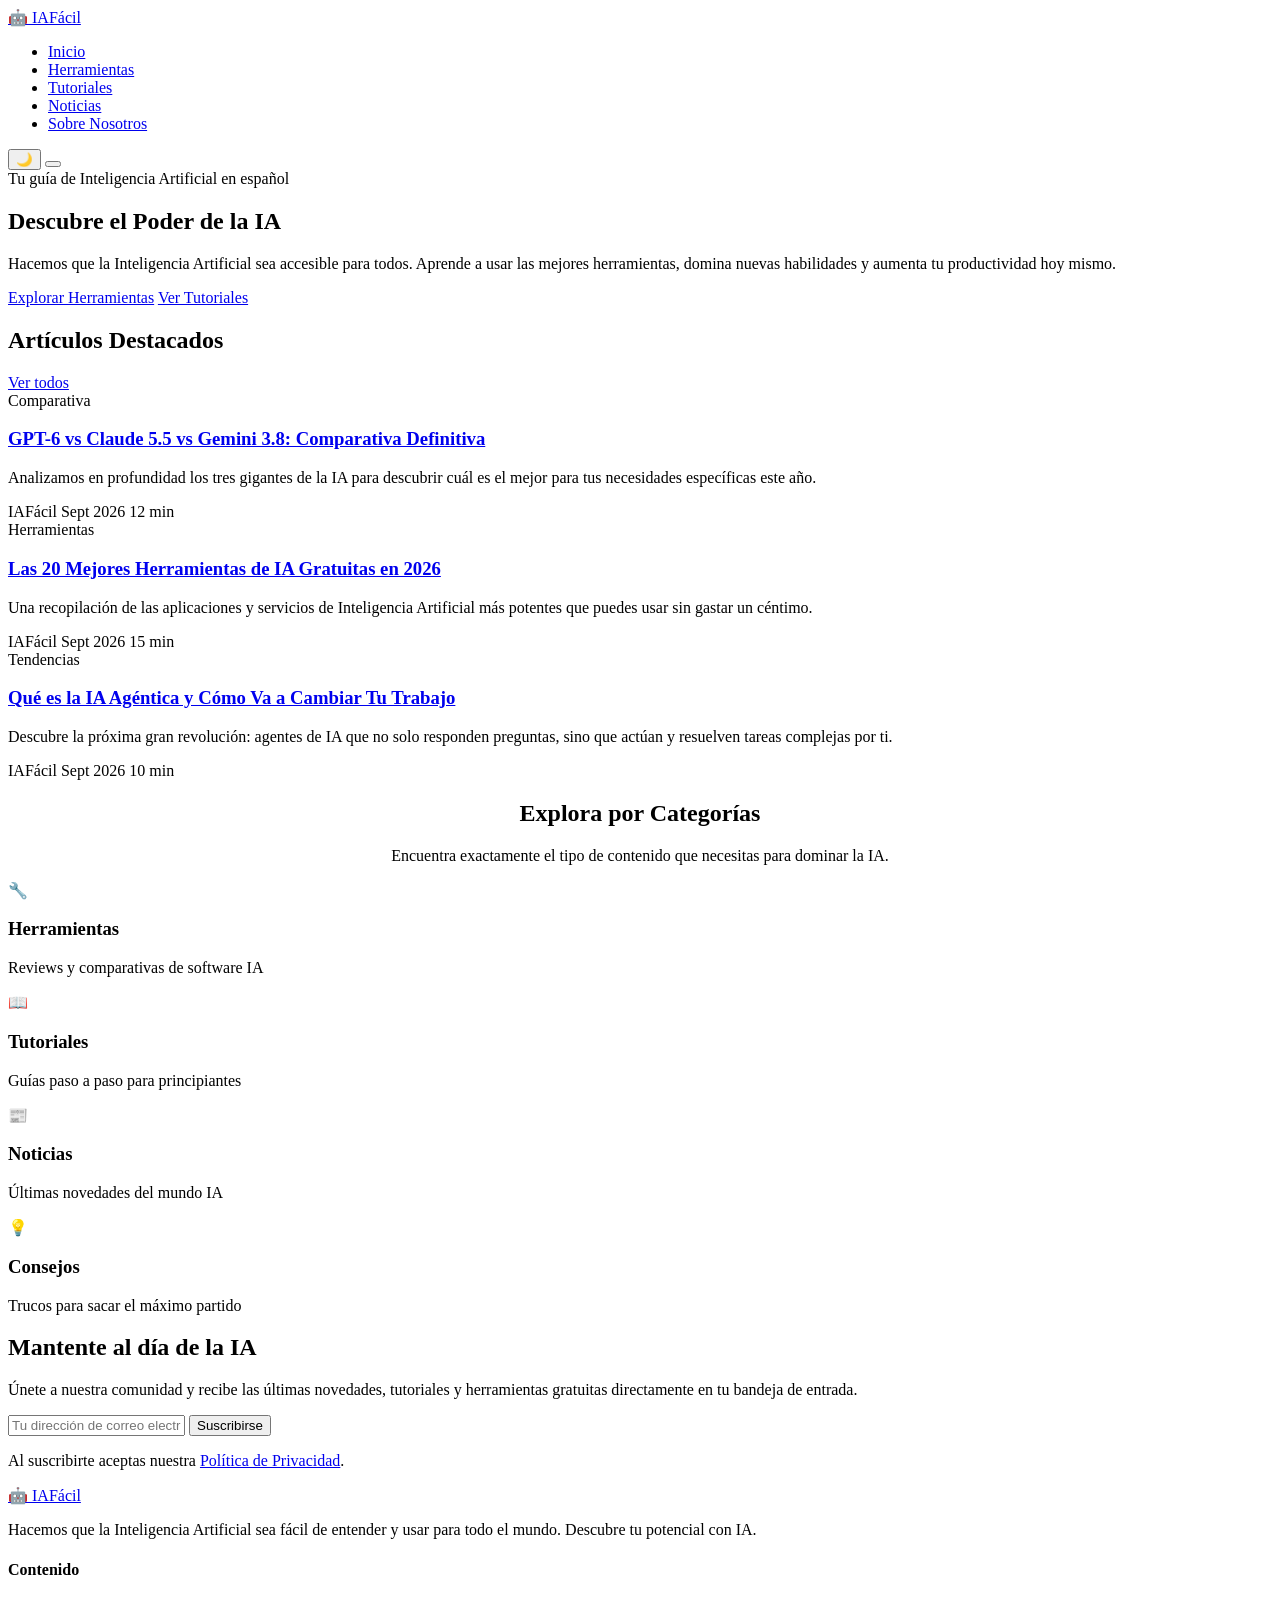
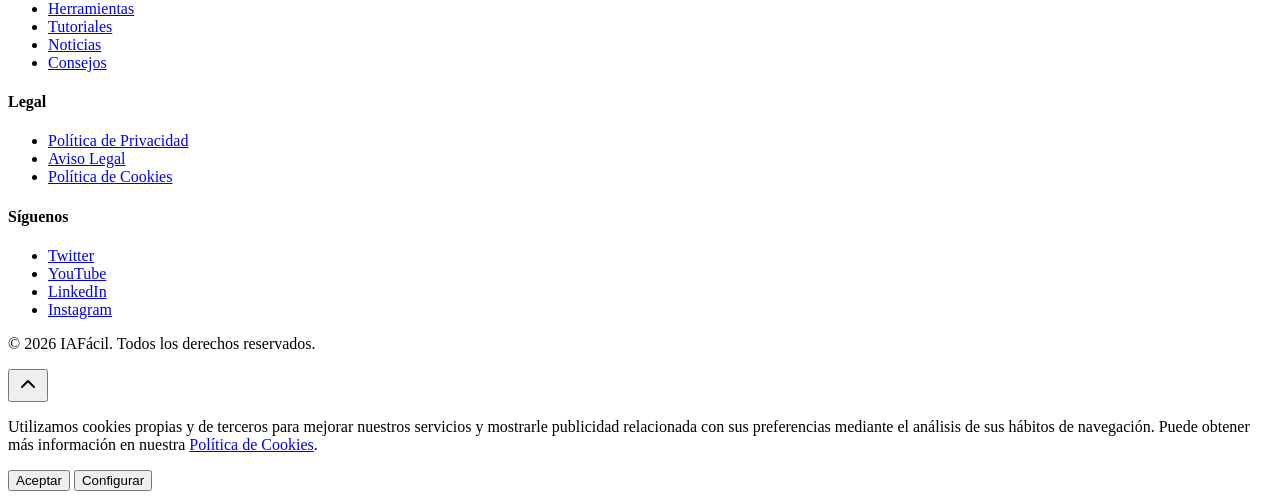
==== index.html @ 7bc38a1a "Add files via upload" ====
<!DOCTYPE html>
<html lang="es-ES">
<head>
  <meta charset="UTF-8">
  <meta name="viewport" content="width=device-width, initial-scale=1.0">
  <title>IAFácil - Inteligencia Artificial explicada de forma sencilla</title>
  <meta name="description" content="Tu guía de Inteligencia Artificial en español. Descubre el poder de la IA con tutoriales, comparativas, noticias y herramientas explicadas de forma sencilla.">
  <meta name="robots" content="index, follow">
  <link rel="canonical" href="https://iafacil.com/">
  
  <!-- Open Graph / Facebook -->
  <meta property="og:type" content="website">
  <meta property="og:url" content="https://iafacil.com/">
  <meta property="og:title" content="IAFácil - Inteligencia Artificial explicada de forma sencilla">
  <meta property="og:description" content="Tu guía de Inteligencia Artificial en español. Descubre el poder de la IA con tutoriales, comparativas, noticias y herramientas explicadas de forma sencilla.">
  
  <!-- Twitter -->
  <meta property="twitter:card" content="summary_large_image">
  <meta property="twitter:url" content="https://iafacil.com/">
  <meta property="twitter:title" content="IAFácil - Inteligencia Artificial explicada de forma sencilla">
  <meta property="twitter:description" content="Tu guía de Inteligencia Artificial en español. Descubre el poder de la IA con tutoriales, comparativas, noticias y herramientas explicadas de forma sencilla.">
  
  <!-- Fonts -->
  <link rel="preconnect" href="https://fonts.googleapis.com">
  <link rel="preconnect" href="https://fonts.gstatic.com" crossorigin>
  <link href="https://fonts.googleapis.com/css2?family=Inter:wght@300;400;500;600;700&display=swap" rel="stylesheet">
  
  <!-- CSS -->
  <link rel="stylesheet" href="css/style.css">
  
  <!-- Structured Data JSON-LD -->
  <script type="application/ld+json">
  {
    "@context": "https://schema.org",
    "@graph": [
      {
        "@type": "WebSite",
        "@id": "https://iafacil.com/#website",
        "url": "https://iafacil.com/",
        "name": "IAFácil",
        "description": "Inteligencia Artificial explicada de forma sencilla",
        "inLanguage": "es-ES"
      },
      {
        "@type": "Organization",
        "@id": "https://iafacil.com/#organization",
        "name": "IAFácil",
        "url": "https://iafacil.com/",
        "logo": {
          "@type": "ImageObject",
          "url": "https://iafacil.com/logo.png"
        }
      }
    ]
  }
  </script>
</head>
<body>
  <!-- Reading progress -->
  <div class="reading-progress"><div id="reading-progress"></div></div>

  <!-- Header -->
  <header class="site-header">
    <div class="header-inner container">
      <a href="index.html" class="site-logo">🤖 <span>IAFácil</span></a>
      <nav id="nav-menu" class="nav-menu">
        <ul>
          <li><a href="index.html" class="active">Inicio</a></li>
          <li><a href="#">Herramientas</a></li>
          <li><a href="#">Tutoriales</a></li>
          <li><a href="#">Noticias</a></li>
          <li><a href="#">Sobre Nosotros</a></li>
        </ul>
      </nav>
      <div class="header-actions">
        <button id="theme-toggle" aria-label="Cambiar tema">🌙</button>
        <button id="menu-toggle" class="menu-toggle" aria-label="Menú" aria-expanded="false">
          <span></span><span></span><span></span>
        </button>
      </div>
    </div>
  </header>

  <main>
    <!-- Hero Section -->
    <section class="hero animate-on-scroll">
      <div class="hero-content container">
        <span class="hero-tagline">Tu guía de Inteligencia Artificial en español</span>
        <h1>Descubre el Poder de la IA</h1>
        <p>Hacemos que la Inteligencia Artificial sea accesible para todos. Aprende a usar las mejores herramientas, domina nuevas habilidades y aumenta tu productividad hoy mismo.</p>
        <div class="hero-buttons">
          <a href="#" class="btn btn-primary">Explorar Herramientas</a>
          <a href="#" class="btn btn-secondary">Ver Tutoriales</a>
        </div>
      </div>
    </section>

    <!-- Ad Slot -->
    <div class="ad-container container">
      <!-- ADSENSE AD SLOT -->
    </div>

    <!-- Featured Articles Section -->
    <section class="featured-articles animate-on-scroll">
      <div class="container">
        <div class="section-header">
          <h2>Artículos Destacados</h2>
          <a href="#" class="view-all">Ver todos</a>
        </div>
        <div class="articles-grid">
          
          <article class="article-card">
            <div class="card-image-wrapper">
              <span class="category-badge">Comparativa</span>
              <div class="card-image-placeholder"></div>
            </div>
            <div class="card-body">
              <h3><a href="articles/gpt6-vs-claude-vs-gemini.html">GPT-6 vs Claude 5.5 vs Gemini 3.8: Comparativa Definitiva</a></h3>
              <p class="card-excerpt">Analizamos en profundidad los tres gigantes de la IA para descubrir cuál es el mejor para tus necesidades específicas este año.</p>
              <div class="card-meta">
                <span class="card-author">IAFácil</span>
                <span class="card-date">Sept 2026</span>
                <span class="card-readtime">12 min</span>
              </div>
            </div>
          </article>

          <article class="article-card">
            <div class="card-image-wrapper">
              <span class="category-badge">Herramientas</span>
              <div class="card-image-placeholder"></div>
            </div>
            <div class="card-body">
              <h3><a href="articles/mejores-herramientas-ia-gratis.html">Las 20 Mejores Herramientas de IA Gratuitas en 2026</a></h3>
              <p class="card-excerpt">Una recopilación de las aplicaciones y servicios de Inteligencia Artificial más potentes que puedes usar sin gastar un céntimo.</p>
              <div class="card-meta">
                <span class="card-author">IAFácil</span>
                <span class="card-date">Sept 2026</span>
                <span class="card-readtime">15 min</span>
              </div>
            </div>
          </article>

          <article class="article-card">
            <div class="card-image-wrapper">
              <span class="category-badge">Tendencias</span>
              <div class="card-image-placeholder"></div>
            </div>
            <div class="card-body">
              <h3><a href="articles/que-es-ia-agentica.html">Qué es la IA Agéntica y Cómo Va a Cambiar Tu Trabajo</a></h3>
              <p class="card-excerpt">Descubre la próxima gran revolución: agentes de IA que no solo responden preguntas, sino que actúan y resuelven tareas complejas por ti.</p>
              <div class="card-meta">
                <span class="card-author">IAFácil</span>
                <span class="card-date">Sept 2026</span>
                <span class="card-readtime">10 min</span>
              </div>
            </div>
          </article>

        </div>
      </div>
    </section>

    <!-- Categories Section -->
    <section class="categories-section animate-on-scroll">
      <div class="container">
        <div class="section-header" style="text-align: center;">
          <h2>Explora por Categorías</h2>
          <p>Encuentra exactamente el tipo de contenido que necesitas para dominar la IA.</p>
        </div>
        <div class="categories-grid">
          
          <div class="category-box">
            <div class="category-icon">🔧</div>
            <h3>Herramientas</h3>
            <p>Reviews y comparativas de software IA</p>
          </div>

          <div class="category-box">
            <div class="category-icon">📖</div>
            <h3>Tutoriales</h3>
            <p>Guías paso a paso para principiantes</p>
          </div>

          <div class="category-box">
            <div class="category-icon">📰</div>
            <h3>Noticias</h3>
            <p>Últimas novedades del mundo IA</p>
          </div>

          <div class="category-box">
            <div class="category-icon">💡</div>
            <h3>Consejos</h3>
            <p>Trucos para sacar el máximo partido</p>
          </div>

        </div>
      </div>
    </section>

    <!-- Ad Slot -->
    <div class="ad-container container">
      <!-- ADSENSE AD SLOT -->
    </div>

    <!-- Newsletter Section -->
    <section class="newsletter-section animate-on-scroll">
      <div class="newsletter-container container">
        <h2>Mantente al día de la IA</h2>
        <p>Únete a nuestra comunidad y recibe las últimas novedades, tutoriales y herramientas gratuitas directamente en tu bandeja de entrada.</p>
        <form id="newsletter-form" class="newsletter-form">
          <input type="email" placeholder="Tu dirección de correo electrónico" required>
          <button type="submit" class="btn btn-primary">Suscribirse</button>
        </form>
        <p class="form-disclaimer">Al suscribirte aceptas nuestra <a href="privacidad.html">Política de Privacidad</a>.</p>
      </div>
    </section>

  </main>

  <!-- Footer -->
  <footer class="site-footer">
    <div class="footer-grid container">
      <div class="footer-col">
        <a href="index.html" class="site-logo">🤖 <span>IAFácil</span></a>
        <p>Hacemos que la Inteligencia Artificial sea fácil de entender y usar para todo el mundo. Descubre tu potencial con IA.</p>
      </div>
      <div class="footer-col">
        <h4>Contenido</h4>
        <ul class="footer-links">
          <li><a href="#">Herramientas</a></li>
          <li><a href="#">Tutoriales</a></li>
          <li><a href="#">Noticias</a></li>
          <li><a href="#">Consejos</a></li>
        </ul>
      </div>
      <div class="footer-col">
        <h4>Legal</h4>
        <ul class="footer-links">
          <li><a href="privacidad.html">Política de Privacidad</a></li>
          <li><a href="aviso-legal.html">Aviso Legal</a></li>
          <li><a href="cookies.html">Política de Cookies</a></li>
        </ul>
      </div>
      <div class="footer-col">
        <h4>Síguenos</h4>
        <ul class="footer-links social-links">
          <li><a href="#">Twitter</a></li>
          <li><a href="#">YouTube</a></li>
          <li><a href="#">LinkedIn</a></li>
          <li><a href="#">Instagram</a></li>
        </ul>
      </div>
    </div>
    <div class="footer-bottom container">
      <p>&copy; 2026 IAFácil. Todos los derechos reservados.</p>
    </div>
  </footer>

  <!-- Back to Top -->
  <button id="back-to-top" class="back-to-top" aria-label="Volver arriba">
    <svg xmlns="http://www.w3.org/2000/svg" width="24" height="24" viewBox="0 0 24 24" fill="none" stroke="currentColor" stroke-width="2" stroke-linecap="round" stroke-linejoin="round"><path d="m18 15-6-6-6 6"/></svg>
  </button>

  <!-- Cookie Banner -->
  <div id="cookie-banner" class="cookie-banner">
    <div class="cookie-content">
      <p>Utilizamos cookies propias y de terceros para mejorar nuestros servicios y mostrarle publicidad relacionada con sus preferencias mediante el análisis de sus hábitos de navegación. Puede obtener más información en nuestra <a href="cookies.html">Política de Cookies</a>.</p>
    </div>
    <div class="cookie-actions">
      <button id="accept-cookies" class="btn btn-primary btn-sm">Aceptar</button>
      <button id="configure-cookies" class="btn btn-secondary btn-sm">Configurar</button>
    </div>
  </div>

  <!-- Scripts -->
  <script src="js/main.js"></script>
</body>
</html>
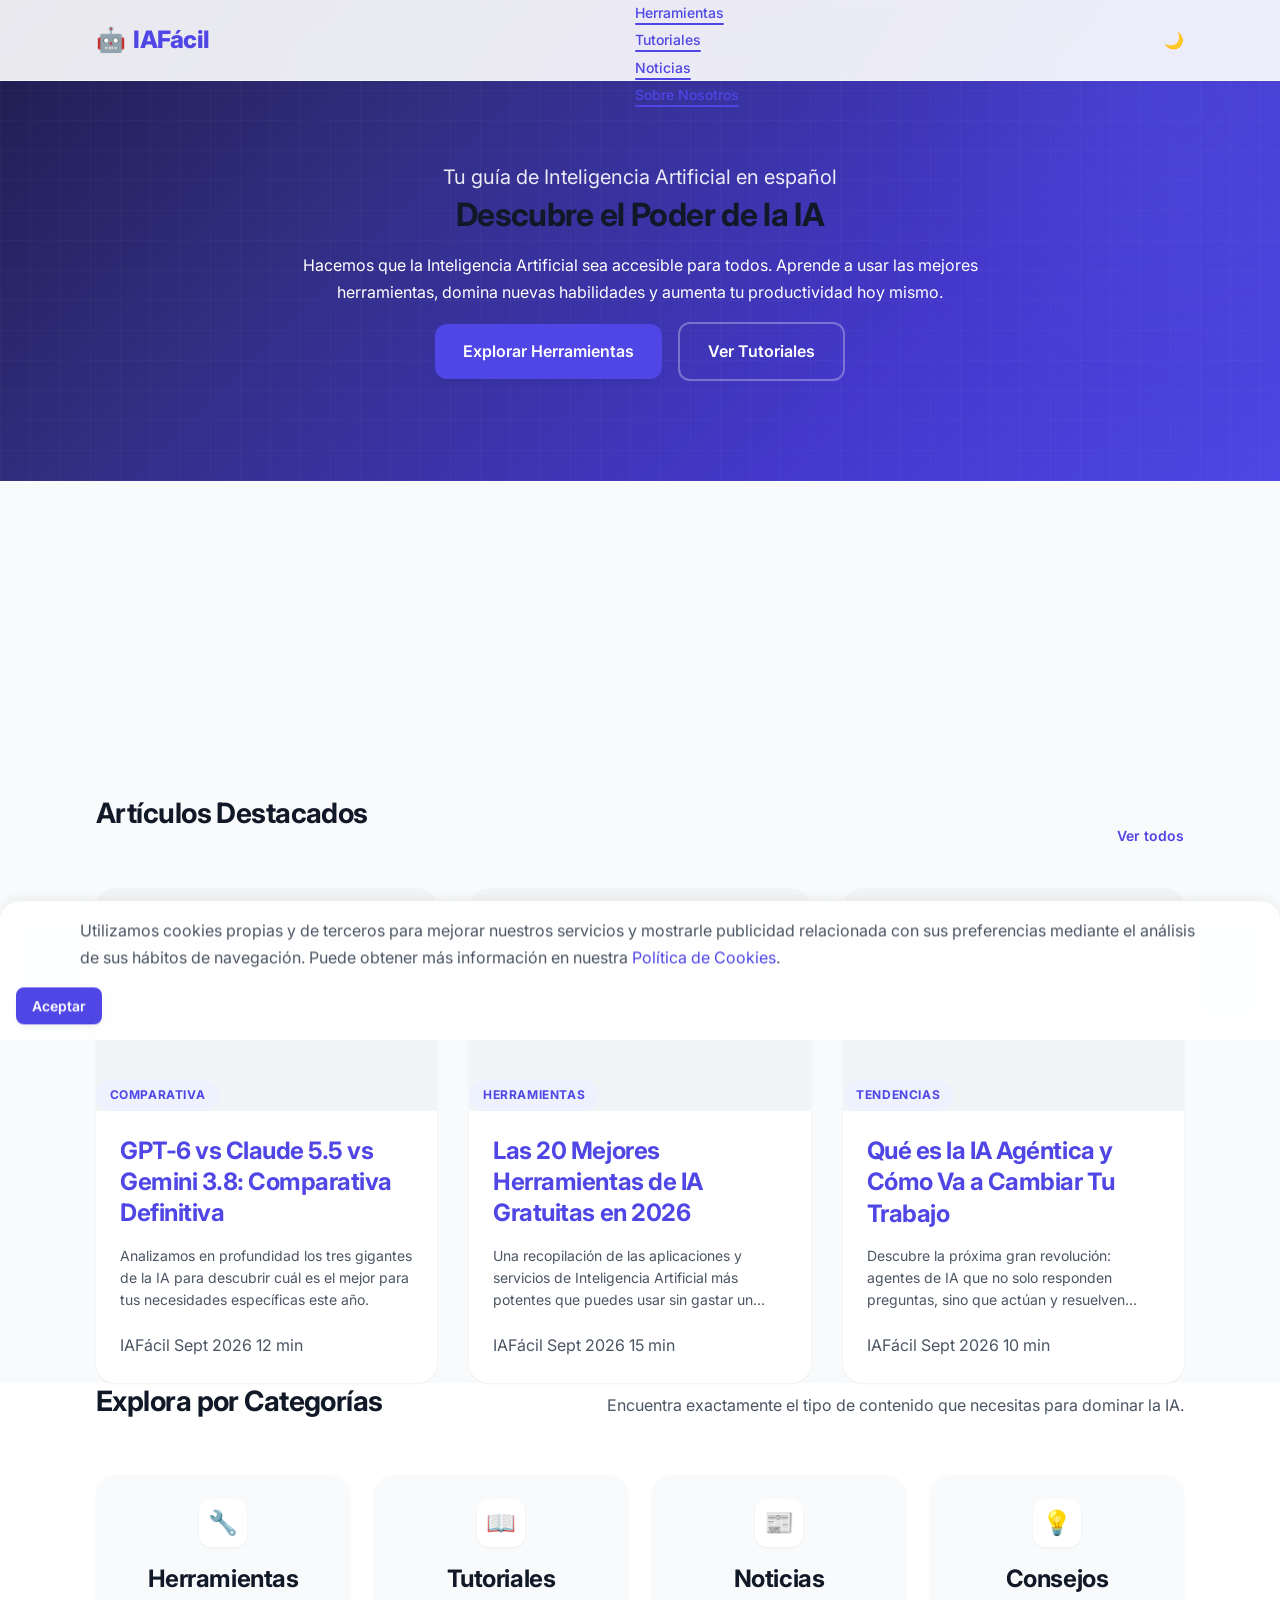
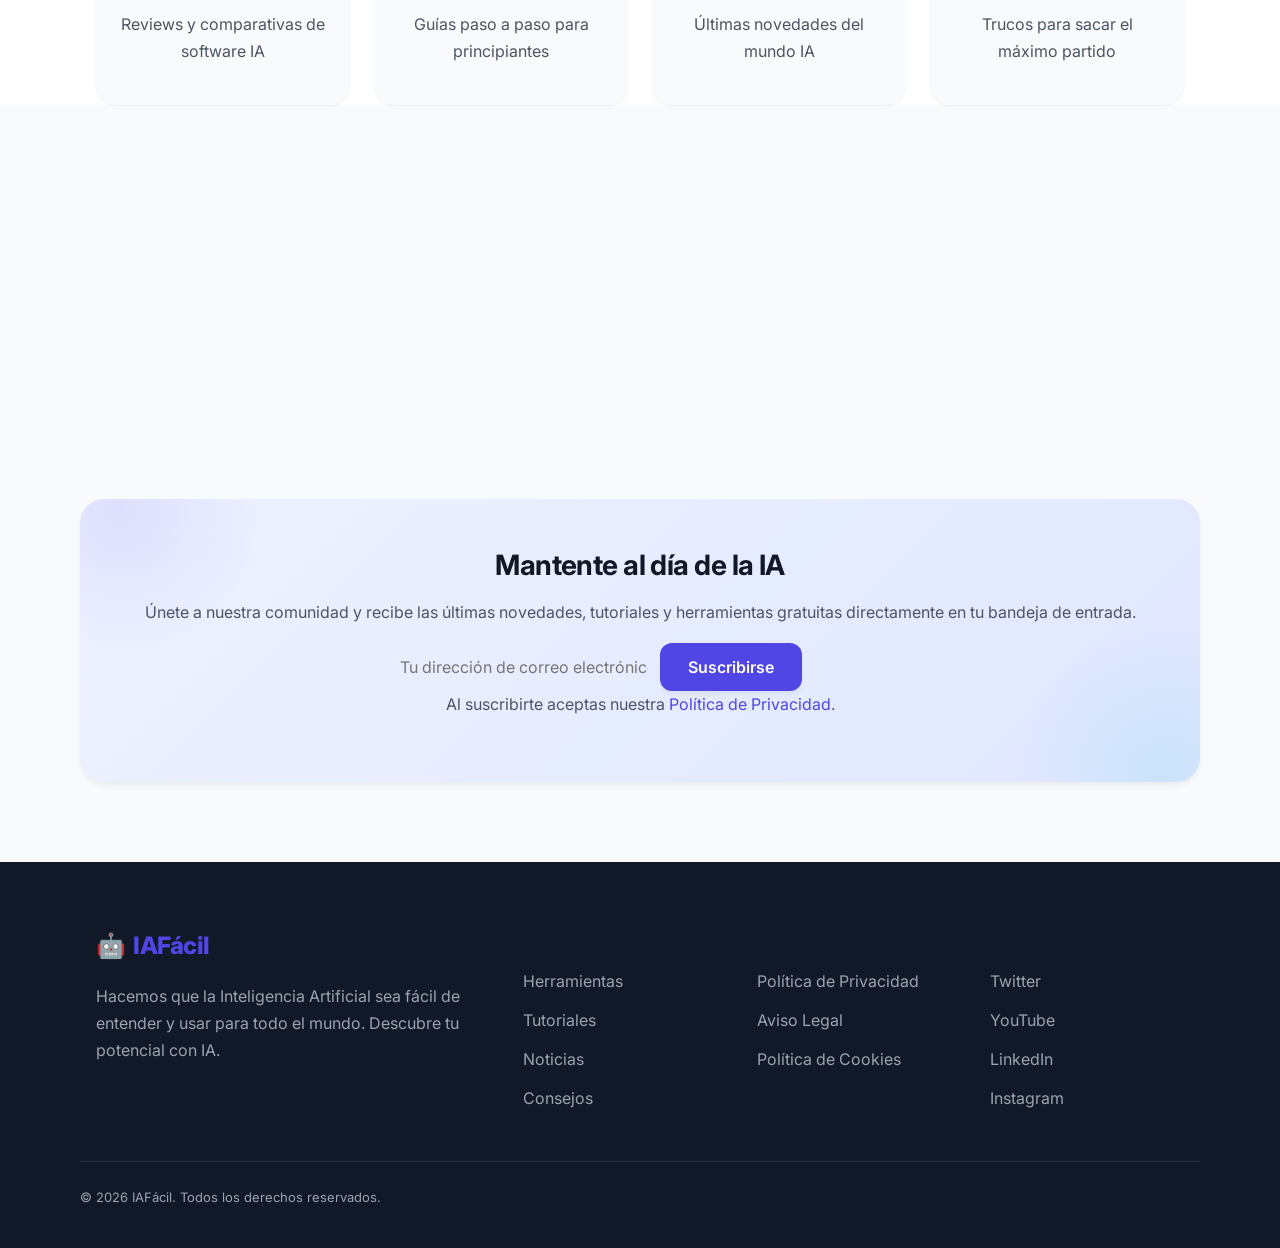
==== commit 23335bed: "Añadir codigo de verificacion de Google AdSense en todas las paginas" ====
--- a/index.html
+++ b/index.html
@@ -1,4 +1,4 @@
-<!DOCTYPE html>
+﻿<!DOCTYPE html>
 <html lang="es-ES">
 <head>
   <meta charset="UTF-8">
@@ -54,6 +54,9 @@
     ]
   }
   </script>
+    <!-- Google AdSense -->
+    <script async src="https://pagead2.googlesyndication.com/pagead/js/adsbygoogle.js?client=ca-pub-9415484788744640"
+         crossorigin="anonymous"></script>
 </head>
 <body>
   <!-- Reading progress -->
@@ -277,3 +280,4 @@
   <script src="js/main.js"></script>
 </body>
 </html>
+
--- a/css/style.css
+++ b/css/style.css
@@ -0,0 +1,1464 @@
+/* ==========================================================================
+   IAFácil - World-Class Modern Tech Blog Stylesheet
+   ========================================================================== */
+
+/* --- Fonts --- */
+@import url('https://fonts.googleapis.com/css2?family=Inter:wght@400;500;600;700;800&display=swap');
+
+/* --- CSS Variables --- */
+:root {
+    /* Colors - Brand Palette */
+    --primary: #4F46E5;
+    --primary-light: #818CF8;
+    --primary-dark: #3730A3;
+    --primary-bg: #EEF2FF;
+    --accent: #06B6D4;
+    --accent-light: #67E8F9;
+    --accent-dark: #0891B2;
+    
+    /* Colors - Surface & Background */
+    --surface: #FFFFFF;
+    --surface-elevated: #FFFFFF;
+    --surface-hover: #F9FAFB;
+    --background: #F9FAFB;
+    
+    /* Colors - Text */
+    --text-primary: #111827;
+    --text-secondary: #4B5563;
+    --text-muted: #9CA3AF;
+    --text-inverse: #FFFFFF;
+    
+    /* Colors - Borders */
+    --border: #E5E7EB;
+    --border-light: #F3F4F6;
+    
+    /* Colors - Semantic */
+    --success: #10B981;
+    --warning: #F59E0B;
+    --danger: #EF4444;
+    --info: #3B82F6;
+    
+    /* Gradients */
+    --gradient-hero: linear-gradient(135deg, #1E1B4B 0%, #312E81 30%, #4338CA 70%, #4F46E5 100%);
+    --gradient-primary: linear-gradient(135deg, #4F46E5 0%, #3730A3 100%);
+    --gradient-newsletter: linear-gradient(135deg, #EEF2FF 0%, #E0E7FF 100%);
+    
+    /* Shadows - Soft & Modern */
+    --shadow-soft: 0 1px 3px rgba(0,0,0,0.04), 0 1px 2px rgba(0,0,0,0.02);
+    --shadow-medium: 0 4px 6px -1px rgba(0,0,0,0.05), 0 2px 4px -2px rgba(0,0,0,0.03);
+    --shadow-large: 0 10px 25px -5px rgba(0,0,0,0.07), 0 8px 10px -6px rgba(0,0,0,0.03);
+    --shadow-hover: 0 12px 30px -8px rgba(79, 70, 229, 0.15), 0 8px 12px -6px rgba(0,0,0,0.05);
+    
+    /* Border Radius - Generous & Round */
+    --radius-sm: 8px;
+    --radius-md: 12px;
+    --radius-lg: 16px;
+    --radius-xl: 20px;
+    --radius-2xl: 24px;
+    --radius-full: 9999px;
+    
+    /* Typography */
+    --font-sans: 'Inter', -apple-system, BlinkMacSystemFont, 'Segoe UI', Roboto, Helvetica, Arial, sans-serif;
+    --font-mono: ui-monospace, SFMono-Regular, Menlo, Monaco, Consolas, "Liberation Mono", "Courier New", monospace;
+    
+    /* Font Sizes - Proportional Scale */
+    --text-xs: 0.75rem;     /* 12px */
+    --text-sm: 0.8125rem;   /* 13px */
+    --text-base: 0.875rem;  /* 14px */
+    --text-body: 1rem;      /* 16px */
+    --text-lg: 1.125rem;    /* 18px */
+    --text-xl: 1.25rem;     /* 20px */
+    --text-2xl: 1.5rem;     /* 24px */
+    --text-3xl: 1.75rem;    /* 28px */
+    --text-4xl: 2rem;       /* 32px */
+    --text-5xl: 2.75rem;    /* 44px */
+    
+    /* Spacing */
+    --space-1: 0.25rem;
+    --space-2: 0.5rem;
+    --space-3: 0.75rem;
+    --space-4: 1rem;
+    --space-5: 1.25rem;
+    --space-6: 1.5rem;
+    --space-8: 2rem;
+    --space-10: 2.5rem;
+    --space-12: 3rem;
+    --space-16: 4rem;
+    --space-20: 5rem;
+    --space-24: 6rem;
+    
+    /* Transitions */
+    --transition-fast: 0.15s cubic-bezier(0.4, 0, 0.2, 1);
+    --transition-base: 0.2s cubic-bezier(0.4, 0, 0.2, 1);
+    --transition-slow: 0.3s cubic-bezier(0.4, 0, 0.2, 1);
+    --transition-bounce: 0.4s cubic-bezier(0.34, 1.56, 0.64, 1);
+    
+    /* Layout */
+    --container-width: 1120px;
+    --content-width: 760px;
+}
+
+/* --- Dark Mode Variables --- */
+.dark-mode {
+    --primary: #6366F1;
+    --primary-light: #818CF8;
+    --primary-dark: #4338CA;
+    --primary-bg: #1E1B4B;
+    
+    --surface: #1E293B;
+    --surface-elevated: #334155;
+    --surface-hover: #1E293B;
+    --background: #0F172A;
+    
+    --text-primary: #F8FAFC;
+    --text-secondary: #CBD5E1;
+    --text-muted: #94A3B8;
+    
+    --border: #334155;
+    --border-light: #1E293B;
+    
+    --gradient-newsletter: linear-gradient(135deg, #1E293B 0%, #0F172A 100%);
+    
+    --shadow-soft: 0 1px 3px rgba(0,0,0,0.2);
+    --shadow-medium: 0 4px 6px -1px rgba(0,0,0,0.3);
+    --shadow-large: 0 10px 25px -5px rgba(0,0,0,0.4);
+    --shadow-hover: 0 12px 30px -8px rgba(0,0,0,0.5);
+}
+
+/* --- CSS Reset & Base Styles --- */
+*, *::before, *::after {
+    box-sizing: border-box;
+    margin: 0;
+    padding: 0;
+}
+
+html {
+    font-size: 100%; /* 16px */
+    scroll-behavior: smooth;
+    -webkit-font-smoothing: antialiased;
+    -moz-osx-font-smoothing: grayscale;
+}
+
+body {
+    font-family: var(--font-sans);
+    font-size: var(--text-body);
+    line-height: 1.7;
+    color: var(--text-secondary);
+    background-color: var(--background);
+    transition: background-color var(--transition-base), color var(--transition-base);
+    overflow-x: hidden;
+}
+
+h1, h2, h3, h4, h5, h6 {
+    color: var(--text-primary);
+    font-weight: 700;
+    line-height: 1.3;
+    margin-bottom: var(--space-4);
+    letter-spacing: -0.02em;
+}
+
+h1 { font-size: var(--text-4xl); }
+h2 { font-size: var(--text-3xl); }
+h3 { font-size: var(--text-2xl); }
+h4 { font-size: var(--text-xl); }
+h5 { font-size: var(--text-lg); }
+h6 { font-size: var(--text-body); }
+
+p {
+    margin-bottom: var(--space-4);
+}
+
+a {
+    color: var(--primary);
+    text-decoration: none;
+    transition: color var(--transition-base), text-shadow var(--transition-base);
+}
+
+a:hover {
+    color: var(--primary-dark);
+}
+
+img, picture, video, canvas, svg {
+    display: block;
+    max-width: 100%;
+    height: auto;
+}
+
+ul, ol {
+    list-style: none;
+}
+
+button, input, select, textarea {
+    font-family: inherit;
+    font-size: inherit;
+    color: inherit;
+    border: none;
+    background: none;
+}
+
+button {
+    cursor: pointer;
+}
+
+/* --- Layout & Utilities --- */
+.container {
+    width: 100%;
+    max-width: var(--container-width);
+    margin: 0 auto;
+    padding: 0 var(--space-4);
+}
+
+.section-padding {
+    padding-top: var(--space-16);
+    padding-bottom: var(--space-16);
+}
+
+.text-center { text-align: center; }
+.text-right { text-align: right; }
+.mt-2 { margin-top: var(--space-2); }
+.mt-4 { margin-top: var(--space-4); }
+.mt-8 { margin-top: var(--space-8); }
+.mb-2 { margin-bottom: var(--space-2); }
+.mb-4 { margin-bottom: var(--space-4); }
+.mb-8 { margin-bottom: var(--space-8); }
+
+.visually-hidden {
+    position: absolute;
+    width: 1px;
+    height: 1px;
+    padding: 0;
+    margin: -1px;
+    overflow: hidden;
+    clip: rect(0, 0, 0, 0);
+    white-space: nowrap;
+    border-width: 0;
+}
+
+/* --- Header & Navigation --- */
+.site-header {
+    background-color: rgba(255, 255, 255, 0.9);
+    backdrop-filter: blur(12px);
+    -webkit-backdrop-filter: blur(12px);
+    position: fixed;
+    top: 0;
+    left: 0;
+    right: 0;
+    z-index: 1000;
+    border-bottom: 1px solid var(--border-light);
+    transition: background-color var(--transition-base), border-color var(--transition-base), transform 0.3s ease;
+}
+
+.dark-mode .site-header {
+    background-color: rgba(15, 23, 42, 0.9);
+}
+
+.site-header.scrolled-down {
+    transform: translateY(-100%);
+}
+
+.site-header.scrolled-up {
+    transform: translateY(0);
+    box-shadow: var(--shadow-soft);
+}
+
+.header-inner {
+    display: flex;
+    align-items: center;
+    justify-content: space-between;
+    height: 80px;
+}
+
+.site-logo {
+    display: flex;
+    align-items: center;
+    gap: var(--space-2);
+    font-size: var(--text-2xl);
+    font-weight: 800;
+    color: var(--text-primary);
+    letter-spacing: -0.03em;
+}
+
+.site-logo span {
+    color: var(--primary);
+}
+
+.nav-menu {
+    display: flex;
+    align-items: center;
+    gap: var(--space-8);
+}
+
+.nav-menu a {
+    color: var(--text-secondary);
+    font-weight: 500;
+    font-size: var(--text-base);
+    position: relative;
+}
+
+.nav-menu a:hover,
+.nav-menu a.active {
+    color: var(--primary);
+}
+
+.nav-menu a::after {
+    content: '';
+    position: absolute;
+    bottom: -4px;
+    left: 50%;
+    width: 0;
+    height: 2px;
+    background-color: var(--primary);
+    transition: width var(--transition-base), left var(--transition-base);
+    border-radius: var(--radius-full);
+}
+
+.nav-menu a:hover::after,
+.nav-menu a.active::after {
+    width: 100%;
+    left: 0;
+}
+
+.header-actions {
+    display: flex;
+    align-items: center;
+    gap: var(--space-4);
+}
+
+.theme-toggle {
+    display: flex;
+    align-items: center;
+    justify-content: center;
+    width: 40px;
+    height: 40px;
+    border-radius: var(--radius-full);
+    background-color: var(--surface-hover);
+    color: var(--text-secondary);
+    transition: all var(--transition-base);
+}
+
+.theme-toggle:hover {
+    background-color: var(--border-light);
+    color: var(--primary);
+    transform: scale(1.05);
+}
+
+.theme-toggle svg {
+    width: 20px;
+    height: 20px;
+    fill: currentColor;
+}
+
+.dark-mode .theme-toggle .icon-moon { display: none; }
+.dark-mode .theme-toggle .icon-sun { display: block; }
+.theme-toggle .icon-sun { display: none; }
+
+.menu-toggle {
+    display: none;
+    flex-direction: column;
+    justify-content: space-around;
+    width: 32px;
+    height: 32px;
+    background: transparent;
+    border: none;
+    cursor: pointer;
+    padding: 4px;
+    z-index: 1001;
+}
+
+.menu-toggle span {
+    width: 24px;
+    height: 2px;
+    background: var(--text-primary);
+    border-radius: 10px;
+    transition: all 0.3s linear;
+    position: relative;
+    transform-origin: 1px;
+}
+
+/* --- Hero Section --- */
+.hero {
+    position: relative;
+    padding: 160px 0 100px;
+    background: var(--gradient-hero);
+    color: var(--text-inverse);
+    overflow: hidden;
+}
+
+/* Animated Grid Pattern Background */
+.hero::before {
+    content: '';
+    position: absolute;
+    top: 0; left: 0; right: 0; bottom: 0;
+    background-image: 
+        linear-gradient(rgba(255, 255, 255, 0.05) 1px, transparent 1px),
+        linear-gradient(90deg, rgba(255, 255, 255, 0.05) 1px, transparent 1px);
+    background-size: 30px 30px;
+    opacity: 0.5;
+    animation: pan 20s linear infinite;
+}
+
+@keyframes pan {
+    0% { background-position: 0 0; }
+    100% { background-position: 30px 30px; }
+}
+
+/* Subtle glowing orb */
+.hero::after {
+    content: '';
+    position: absolute;
+    width: 600px;
+    height: 600px;
+    background: radial-gradient(circle, rgba(99, 102, 241, 0.4) 0%, transparent 70%);
+    top: -200px;
+    right: -200px;
+    border-radius: 50%;
+    filter: blur(60px);
+    opacity: 0.6;
+}
+
+.hero-content {
+    position: relative;
+    z-index: 10;
+    max-width: 800px;
+    margin: 0 auto;
+    text-align: center;
+}
+
+.hero-title {
+    color: var(--text-inverse);
+    font-size: var(--text-5xl);
+    font-weight: 800;
+    line-height: 1.2;
+    margin-bottom: var(--space-6);
+    text-shadow: 0 2px 10px rgba(0,0,0,0.1);
+}
+
+.hero-tagline {
+    font-size: var(--text-xl);
+    color: rgba(255, 255, 255, 0.9);
+    margin-bottom: var(--space-10);
+    font-weight: 400;
+    max-width: 640px;
+    margin-left: auto;
+    margin-right: auto;
+}
+
+.hero-buttons {
+    display: flex;
+    gap: var(--space-4);
+    justify-content: center;
+    align-items: center;
+}
+
+/* --- UI Components: Buttons --- */
+.btn {
+    display: inline-flex;
+    align-items: center;
+    justify-content: center;
+    padding: 0.875rem 1.75rem;
+    font-size: var(--text-body);
+    font-weight: 600;
+    border-radius: var(--radius-md);
+    transition: all var(--transition-base);
+    text-align: center;
+    gap: var(--space-2);
+}
+
+.btn-primary {
+    background-color: var(--primary);
+    color: var(--text-inverse);
+    box-shadow: var(--shadow-medium);
+}
+
+.btn-primary:hover {
+    background-color: var(--primary-dark);
+    color: var(--text-inverse);
+    box-shadow: var(--shadow-hover);
+    transform: translateY(-2px);
+}
+
+.btn-primary:active {
+    transform: translateY(0);
+}
+
+.btn-secondary {
+    background-color: transparent;
+    color: var(--text-inverse);
+    border: 2px solid rgba(255, 255, 255, 0.3);
+}
+
+.btn-secondary:hover {
+    background-color: rgba(255, 255, 255, 0.1);
+    color: var(--text-inverse);
+    border-color: rgba(255, 255, 255, 0.5);
+}
+
+.btn-outline {
+    background-color: transparent;
+    color: var(--primary);
+    border: 2px solid var(--primary);
+}
+
+.btn-outline:hover {
+    background-color: var(--primary);
+    color: var(--text-inverse);
+}
+
+.btn-sm {
+    padding: 0.5rem 1rem;
+    font-size: var(--text-base);
+    border-radius: var(--radius-sm);
+}
+
+/* --- Badges --- */
+.category-badge {
+    display: inline-block;
+    padding: 0.35rem 0.85rem;
+    font-size: var(--text-xs);
+    font-weight: 700;
+    text-transform: uppercase;
+    letter-spacing: 0.05em;
+    border-radius: var(--radius-full);
+    background-color: var(--primary-bg);
+    color: var(--primary);
+    transition: all var(--transition-fast);
+}
+
+.category-badge:hover {
+    background-color: var(--primary);
+    color: var(--text-inverse);
+}
+
+/* Color variations for badges */
+.badge-ai { background-color: rgba(79, 70, 229, 0.1); color: #4F46E5; }
+.badge-tools { background-color: rgba(6, 182, 212, 0.1); color: #0891B2; }
+.badge-news { background-color: rgba(245, 158, 11, 0.1); color: #D97706; }
+.badge-tutorial { background-color: rgba(16, 185, 129, 0.1); color: #059669; }
+
+/* --- Sections Common --- */
+.section-header {
+    display: flex;
+    justify-content: space-between;
+    align-items: flex-end;
+    margin-bottom: var(--space-10);
+}
+
+.section-title {
+    margin-bottom: 0;
+    font-size: var(--text-3xl);
+}
+
+.section-subtitle {
+    color: var(--text-muted);
+    font-size: var(--text-base);
+    margin-top: var(--space-2);
+}
+
+.view-all {
+    display: flex;
+    align-items: center;
+    gap: var(--space-1);
+    font-weight: 600;
+    font-size: var(--text-base);
+}
+
+.view-all svg {
+    width: 16px;
+    height: 16px;
+    transition: transform var(--transition-base);
+}
+
+.view-all:hover svg {
+    transform: translateX(4px);
+}
+
+/* --- Articles Grid & Cards --- */
+.articles-grid {
+    display: grid;
+    grid-template-columns: repeat(auto-fill, minmax(320px, 1fr));
+    gap: var(--space-8);
+}
+
+.article-card {
+    background: var(--surface);
+    border-radius: var(--radius-xl);
+    box-shadow: var(--shadow-soft);
+    overflow: hidden;
+    transition: all var(--transition-bounce);
+    display: flex;
+    flex-direction: column;
+    height: 100%;
+}
+
+.article-card:hover {
+    transform: translateY(-8px);
+    box-shadow: var(--shadow-large);
+}
+
+.card-image-wrapper {
+    position: relative;
+    width: 100%;
+    padding-top: 56.25%; /* 16:9 Aspect Ratio */
+    overflow: hidden;
+    background-color: var(--border-light);
+}
+
+.card-image-wrapper img {
+    position: absolute;
+    top: 0;
+    left: 0;
+    width: 100%;
+    height: 100%;
+    object-fit: cover;
+    transition: transform 0.6s cubic-bezier(0.4, 0, 0.2, 1);
+}
+
+.article-card:hover .card-image-wrapper img {
+    transform: scale(1.05);
+}
+
+.card-body {
+    padding: var(--space-6) var(--space-6);
+    display: flex;
+    flex-direction: column;
+    flex-grow: 1;
+}
+
+.card-meta-top {
+    display: flex;
+    justify-content: space-between;
+    align-items: center;
+    margin-bottom: var(--space-3);
+}
+
+.read-time {
+    font-size: var(--text-xs);
+    color: var(--text-muted);
+    display: flex;
+    align-items: center;
+    gap: var(--space-1);
+}
+
+.card-title {
+    font-size: var(--text-lg);
+    line-height: 1.4;
+    margin-bottom: var(--space-3);
+}
+
+.card-title a {
+    color: var(--text-primary);
+}
+
+.card-title a:hover {
+    color: var(--primary);
+}
+
+.card-excerpt {
+    color: var(--text-secondary);
+    font-size: var(--text-base);
+    line-height: 1.6;
+    margin-bottom: var(--space-5);
+    flex-grow: 1;
+    display: -webkit-box;
+    -webkit-line-clamp: 3;
+    -webkit-box-orient: vertical;
+    overflow: hidden;
+}
+
+.card-footer {
+    display: flex;
+    align-items: center;
+    justify-content: space-between;
+    padding-top: var(--space-4);
+    border-top: 1px solid var(--border-light);
+    margin-top: auto;
+}
+
+.author-info {
+    display: flex;
+    align-items: center;
+    gap: var(--space-3);
+}
+
+.author-avatar {
+    width: 32px;
+    height: 32px;
+    border-radius: var(--radius-full);
+    object-fit: cover;
+}
+
+.author-name {
+    font-size: var(--text-sm);
+    font-weight: 600;
+    color: var(--text-primary);
+    margin: 0;
+}
+
+.post-date {
+    font-size: var(--text-xs);
+    color: var(--text-muted);
+}
+
+/* Featured Card Layout (First child) */
+@media (min-width: 1024px) {
+    .articles-grid.featured-first > .article-card:first-child {
+        grid-column: 1 / -1;
+        flex-direction: row;
+        align-items: center;
+    }
+    
+    .articles-grid.featured-first > .article-card:first-child .card-image-wrapper {
+        width: 55%;
+        padding-top: 0;
+        height: 400px;
+    }
+    
+    .articles-grid.featured-first > .article-card:first-child .card-body {
+        width: 45%;
+        padding: var(--space-8) var(--space-10);
+    }
+    
+    .articles-grid.featured-first > .article-card:first-child .card-title {
+        font-size: var(--text-3xl);
+    }
+    
+    .articles-grid.featured-first > .article-card:first-child .card-excerpt {
+        font-size: var(--text-lg);
+        -webkit-line-clamp: 4;
+    }
+}
+
+/* --- Categories Section --- */
+.categories-section {
+    background-color: var(--surface);
+}
+
+.categories-grid {
+    display: grid;
+    grid-template-columns: repeat(auto-fit, minmax(200px, 1fr));
+    gap: var(--space-6);
+}
+
+.category-box {
+    background: var(--background);
+    padding: var(--space-6);
+    border-radius: var(--radius-xl);
+    text-align: center;
+    transition: all var(--transition-base);
+    text-decoration: none;
+    display: block;
+    box-shadow: var(--shadow-soft);
+}
+
+.category-box:hover {
+    background: var(--primary);
+    transform: translateY(-5px);
+    box-shadow: var(--shadow-medium);
+}
+
+.category-icon {
+    width: 48px;
+    height: 48px;
+    margin: 0 auto var(--space-4);
+    background: var(--surface);
+    border-radius: var(--radius-md);
+    display: flex;
+    align-items: center;
+    justify-content: center;
+    color: var(--primary);
+    font-size: var(--text-2xl);
+    transition: all var(--transition-base);
+    box-shadow: var(--shadow-soft);
+}
+
+.category-box:hover .category-icon {
+    color: var(--primary);
+    transform: scale(1.1);
+}
+
+.category-name {
+    color: var(--text-primary);
+    font-weight: 700;
+    font-size: var(--text-lg);
+    margin-bottom: var(--space-1);
+    transition: color var(--transition-base);
+}
+
+.category-count {
+    color: var(--text-muted);
+    font-size: var(--text-sm);
+    transition: color var(--transition-base);
+}
+
+.category-box:hover .category-name,
+.category-box:hover .category-count {
+    color: var(--text-inverse);
+}
+
+/* --- Newsletter Section --- */
+.newsletter-section {
+    padding: var(--space-20) 0;
+}
+
+.newsletter-container {
+    background: var(--gradient-newsletter);
+    border-radius: var(--radius-2xl);
+    padding: var(--space-12) var(--space-6);
+    text-align: center;
+    box-shadow: var(--shadow-medium);
+    position: relative;
+    overflow: hidden;
+}
+
+.newsletter-container::before {
+    content: '';
+    position: absolute;
+    top: -50%;
+    left: -10%;
+    width: 300px;
+    height: 300px;
+    background: radial-gradient(circle, rgba(79, 70, 229, 0.1) 0%, transparent 70%);
+    border-radius: 50%;
+}
+
+.newsletter-container::after {
+    content: '';
+    position: absolute;
+    bottom: -50%;
+    right: -10%;
+    width: 300px;
+    height: 300px;
+    background: radial-gradient(circle, rgba(6, 182, 212, 0.1) 0%, transparent 70%);
+    border-radius: 50%;
+}
+
+.newsletter-content {
+    position: relative;
+    z-index: 10;
+    max-width: 600px;
+    margin: 0 auto;
+}
+
+.newsletter-title {
+    font-size: var(--text-3xl);
+    margin-bottom: var(--space-4);
+}
+
+.newsletter-desc {
+    font-size: var(--text-lg);
+    color: var(--text-secondary);
+    margin-bottom: var(--space-8);
+}
+
+.newsletter-form {
+    display: flex;
+    gap: var(--space-3);
+    max-width: 480px;
+    margin: 0 auto;
+}
+
+.newsletter-input {
+    flex: 1;
+    padding: 0.875rem 1.25rem;
+    font-size: var(--text-body);
+    border: 1px solid var(--border);
+    border-radius: var(--radius-md);
+    background: var(--surface);
+    transition: all var(--transition-base);
+    outline: none;
+}
+
+.newsletter-input:focus {
+    border-color: var(--primary);
+    box-shadow: 0 0 0 3px rgba(79, 70, 229, 0.1);
+}
+
+/* --- Footer --- */
+.site-footer {
+    background-color: var(--text-primary);
+    color: var(--text-muted);
+    padding-top: var(--space-16);
+}
+
+.footer-grid {
+    display: grid;
+    grid-template-columns: 2fr 1fr 1fr 1fr;
+    gap: var(--space-10);
+    margin-bottom: var(--space-12);
+}
+
+.footer-col .site-logo {
+    color: var(--text-inverse);
+    margin-bottom: var(--space-4);
+}
+
+.footer-desc {
+    margin-bottom: var(--space-6);
+    line-height: 1.6;
+    max-width: 300px;
+}
+
+.social-links {
+    display: flex;
+    gap: var(--space-4);
+}
+
+.social-link {
+    display: flex;
+    align-items: center;
+    justify-content: center;
+    width: 40px;
+    height: 40px;
+    border-radius: var(--radius-full);
+    background-color: rgba(255,255,255,0.05);
+    color: var(--text-inverse);
+    transition: all var(--transition-base);
+}
+
+.social-link:hover {
+    background-color: var(--primary);
+    transform: translateY(-3px);
+}
+
+.social-link svg {
+    width: 20px;
+    height: 20px;
+    fill: currentColor;
+}
+
+.footer-title {
+    color: var(--text-inverse);
+    font-size: var(--text-lg);
+    margin-bottom: var(--space-6);
+}
+
+.footer-links {
+    display: flex;
+    flex-direction: column;
+    gap: var(--space-3);
+}
+
+.footer-links a {
+    color: var(--text-muted);
+    transition: color var(--transition-base);
+}
+
+.footer-links a:hover {
+    color: var(--primary-light);
+}
+
+.footer-bottom {
+    padding: var(--space-6) 0;
+    border-top: 1px solid rgba(255,255,255,0.1);
+    display: flex;
+    justify-content: space-between;
+    align-items: center;
+    font-size: var(--text-sm);
+}
+
+.footer-legal-links {
+    display: flex;
+    gap: var(--space-6);
+}
+
+.footer-legal-links a {
+    color: var(--text-muted);
+}
+
+.footer-legal-links a:hover {
+    color: var(--text-inverse);
+}
+
+/* --- Single Article Pages --- */
+.article-header {
+    padding: 120px 0 var(--space-10);
+    text-align: center;
+    max-width: var(--content-width);
+    margin: 0 auto;
+}
+
+.breadcrumbs {
+    display: flex;
+    justify-content: center;
+    align-items: center;
+    gap: var(--space-2);
+    font-size: var(--text-sm);
+    color: var(--text-muted);
+    margin-bottom: var(--space-6);
+}
+
+.breadcrumbs a {
+    color: var(--text-secondary);
+}
+
+.breadcrumbs a:hover {
+    color: var(--primary);
+}
+
+.article-title {
+    font-size: var(--text-4xl);
+    line-height: 1.2;
+    margin-bottom: var(--space-6);
+}
+
+.article-meta-large {
+    display: flex;
+    align-items: center;
+    justify-content: center;
+    gap: var(--space-6);
+    color: var(--text-secondary);
+    font-size: var(--text-base);
+}
+
+.article-hero-image {
+    max-width: var(--container-width);
+    margin: 0 auto var(--space-12);
+    border-radius: var(--radius-xl);
+    overflow: hidden;
+    box-shadow: var(--shadow-large);
+}
+
+.article-hero-image img {
+    width: 100%;
+    height: auto;
+    max-height: 600px;
+    object-fit: cover;
+}
+
+.article-layout {
+    display: grid;
+    grid-template-columns: 1fr 300px;
+    gap: var(--space-12);
+    max-width: var(--container-width);
+    margin: 0 auto;
+    padding-bottom: var(--space-20);
+}
+
+.article-content {
+    font-size: 1.125rem; /* Slightly larger for readability */
+    line-height: 1.8;
+    color: var(--text-primary);
+}
+
+.article-content h2 {
+    font-size: var(--text-3xl);
+    margin: var(--space-10) 0 var(--space-4);
+}
+
+.article-content h3 {
+    font-size: var(--text-2xl);
+    margin: var(--space-8) 0 var(--space-4);
+}
+
+.article-content p {
+    margin-bottom: var(--space-6);
+}
+
+.article-content img {
+    border-radius: var(--radius-lg);
+    margin: var(--space-8) 0;
+    box-shadow: var(--shadow-medium);
+}
+
+.article-content ul, 
+.article-content ol {
+    margin-bottom: var(--space-6);
+    padding-left: var(--space-6);
+}
+
+.article-content li {
+    margin-bottom: var(--space-2);
+}
+
+.article-content blockquote {
+    border-left: 4px solid var(--primary);
+    padding: var(--space-4) var(--space-6);
+    margin: var(--space-8) 0;
+    background: var(--surface);
+    border-radius: 0 var(--radius-lg) var(--radius-lg) 0;
+    font-style: italic;
+    color: var(--text-secondary);
+    box-shadow: var(--shadow-soft);
+}
+
+.article-content pre {
+    background: #1E293B; /* Dark background for code */
+    color: #E2E8F0;
+    padding: var(--space-6);
+    border-radius: var(--radius-md);
+    overflow-x: auto;
+    margin: var(--space-8) 0;
+    font-family: var(--font-mono);
+    font-size: var(--text-sm);
+    box-shadow: inset 0 2px 4px rgba(0,0,0,0.1);
+}
+
+.article-content code {
+    background: var(--border-light);
+    color: var(--primary-dark);
+    padding: 0.2em 0.4em;
+    border-radius: var(--radius-sm);
+    font-family: var(--font-mono);
+    font-size: 0.9em;
+}
+
+.dark-mode .article-content code {
+    background: var(--surface-elevated);
+    color: var(--primary-light);
+}
+
+.article-content pre code {
+    background: transparent;
+    color: inherit;
+    padding: 0;
+}
+
+.article-content table {
+    width: 100%;
+    border-collapse: collapse;
+    margin: var(--space-8) 0;
+    background: var(--surface);
+    border-radius: var(--radius-md);
+    overflow: hidden;
+    box-shadow: var(--shadow-soft);
+}
+
+.article-content th,
+.article-content td {
+    padding: var(--space-4);
+    text-align: left;
+    border-bottom: 1px solid var(--border-light);
+}
+
+.article-content th {
+    background: var(--surface-hover);
+    font-weight: 600;
+}
+
+/* Sidebar & TOC */
+.sidebar {
+    position: relative;
+}
+
+.sidebar-widget {
+    background: var(--surface);
+    border-radius: var(--radius-xl);
+    padding: var(--space-6);
+    margin-bottom: var(--space-8);
+    box-shadow: var(--shadow-soft);
+}
+
+.widget-title {
+    font-size: var(--text-lg);
+    margin-bottom: var(--space-4);
+    padding-bottom: var(--space-3);
+    border-bottom: 2px solid var(--border-light);
+}
+
+.toc {
+    position: sticky;
+    top: 100px;
+}
+
+.toc ul {
+    margin: 0;
+    padding: 0;
+}
+
+.toc li {
+    margin-bottom: var(--space-3);
+}
+
+.toc a {
+    color: var(--text-secondary);
+    font-size: var(--text-sm);
+    transition: color var(--transition-base);
+    display: block;
+}
+
+.toc a:hover,
+.toc a.active {
+    color: var(--primary);
+    transform: translateX(4px);
+}
+
+.toc ul ul {
+    padding-left: var(--space-4);
+    margin-top: var(--space-2);
+}
+
+/* --- AdSense Containers --- */
+.ad-container {
+    background-color: var(--surface-hover);
+    border-radius: var(--radius-md);
+    display: flex;
+    flex-direction: column;
+    align-items: center;
+    justify-content: center;
+    margin: var(--space-8) auto;
+    overflow: hidden;
+    position: relative;
+    padding-top: var(--space-5);
+    min-height: 250px; /* typical ad height */
+}
+
+.ad-label {
+    position: absolute;
+    top: 4px;
+    left: 50%;
+    transform: translateX(-50%);
+    font-size: 10px;
+    text-transform: uppercase;
+    color: var(--text-muted);
+    letter-spacing: 1px;
+}
+
+.ad-slot {
+    width: 100%;
+    display: flex;
+    justify-content: center;
+}
+
+/* --- Interactive Elements --- */
+
+/* Reading Progress Bar */
+.reading-progress {
+    position: fixed;
+    top: 0;
+    left: 0;
+    width: 0%;
+    height: 3px;
+    background: var(--gradient-primary);
+    z-index: 1002;
+    transition: width 0.1s ease;
+}
+
+/* Back to Top Button */
+.back-to-top {
+    position: fixed;
+    bottom: 30px;
+    right: 30px;
+    width: 48px;
+    height: 48px;
+    background-color: var(--primary);
+    color: var(--text-inverse);
+    border-radius: var(--radius-full);
+    display: flex;
+    align-items: center;
+    justify-content: center;
+    cursor: pointer;
+    box-shadow: var(--shadow-medium);
+    opacity: 0;
+    visibility: hidden;
+    transform: translateY(20px);
+    transition: all var(--transition-bounce);
+    z-index: 99;
+}
+
+.back-to-top.visible {
+    opacity: 1;
+    visibility: visible;
+    transform: translateY(0);
+}
+
+.back-to-top:hover {
+    background-color: var(--primary-dark);
+    transform: translateY(-3px);
+    box-shadow: var(--shadow-hover);
+}
+
+.back-to-top svg {
+    width: 24px;
+    height: 24px;
+    fill: currentColor;
+}
+
+/* Cookie Banner */
+.cookie-banner {
+    position: fixed;
+    bottom: 0;
+    left: 0;
+    right: 0;
+    background: rgba(255, 255, 255, 0.85);
+    backdrop-filter: blur(12px);
+    -webkit-backdrop-filter: blur(12px);
+    padding: var(--space-4);
+    box-shadow: 0 -4px 10px rgba(0,0,0,0.05);
+    z-index: 999;
+    transform: translateY(100%);
+    transition: transform var(--transition-bounce);
+    border-top-left-radius: var(--radius-xl);
+    border-top-right-radius: var(--radius-xl);
+    border-top: 1px solid var(--border-light);
+}
+
+.dark-mode .cookie-banner {
+    background: rgba(30, 41, 59, 0.85);
+    border-top-color: var(--border);
+}
+
+.cookie-banner.show {
+    transform: translateY(0);
+}
+
+.cookie-content {
+    max-width: var(--container-width);
+    margin: 0 auto;
+    display: flex;
+    justify-content: space-between;
+    align-items: center;
+    gap: var(--space-6);
+}
+
+.cookie-text {
+    font-size: var(--text-sm);
+    color: var(--text-secondary);
+}
+
+.cookie-actions {
+    display: flex;
+    gap: var(--space-3);
+    flex-shrink: 0;
+}
+
+/* --- Responsive Media Queries --- */
+
+/* Tablet */
+@media (max-width: 1024px) {
+    :root {
+        --text-5xl: 2.25rem;
+        --text-4xl: 1.75rem;
+    }
+    
+    .article-layout {
+        grid-template-columns: 1fr;
+    }
+    
+    .sidebar {
+        display: grid;
+        grid-template-columns: repeat(auto-fit, minmax(300px, 1fr));
+        gap: var(--space-6);
+    }
+    
+    .toc {
+        position: static;
+    }
+    
+    .footer-grid {
+        grid-template-columns: repeat(2, 1fr);
+    }
+}
+
+/* Mobile */
+@media (max-width: 768px) {
+    .header-inner {
+        height: 70px;
+    }
+    
+    .nav-menu {
+        position: fixed;
+        top: 70px;
+        left: 0;
+        width: 100%;
+        background: var(--surface);
+        padding: var(--space-6);
+        flex-direction: column;
+        gap: var(--space-6);
+        box-shadow: var(--shadow-medium);
+        transform: translateY(-150%);
+        transition: transform var(--transition-base);
+        z-index: 998;
+        border-bottom-left-radius: var(--radius-xl);
+        border-bottom-right-radius: var(--radius-xl);
+    }
+    
+    .nav-menu.active {
+        transform: translateY(0);
+    }
+    
+    .menu-toggle {
+        display: flex;
+    }
+    
+    .menu-toggle.active span:nth-child(1) {
+        transform: rotate(45deg) translate(5px, 5px);
+    }
+    
+    .menu-toggle.active span:nth-child(2) {
+        opacity: 0;
+    }
+    
+    .menu-toggle.active span:nth-child(3) {
+        transform: rotate(-45deg) translate(7px, -6px);
+    }
+    
+    .hero {
+        padding: 120px 0 80px;
+    }
+    
+    .hero-buttons {
+        flex-direction: column;
+        width: 100%;
+    }
+    
+    .hero-buttons .btn {
+        width: 100%;
+    }
+    
+    .newsletter-form {
+        flex-direction: column;
+    }
+    
+    .footer-grid {
+        grid-template-columns: 1fr;
+        gap: var(--space-8);
+    }
+    
+    .footer-bottom {
+        flex-direction: column;
+        gap: var(--space-4);
+        text-align: center;
+    }
+    
+    .cookie-content {
+        flex-direction: column;
+        text-align: center;
+    }
+}
+
+/* Small Mobile */
+@media (max-width: 480px) {
+    :root {
+        --text-5xl: 2rem;
+        --text-4xl: 1.5rem;
+    }
+    
+    .section-header {
+        flex-direction: column;
+        align-items: flex-start;
+        gap: var(--space-4);
+    }
+    
+    .article-meta-large {
+        flex-direction: column;
+        gap: var(--space-2);
+    }
+    
+    .articles-grid {
+        grid-template-columns: 1fr;
+    }
+}
+
+/* Animations */
+@keyframes fadeIn {
+    from { opacity: 0; transform: translateY(10px); }
+    to { opacity: 1; transform: translateY(0); }
+}
+
+.fade-in {
+    animation: fadeIn 0.6s ease forwards;
+}
+
+.delay-1 { animation-delay: 0.1s; }
+.delay-2 { animation-delay: 0.2s; }
+.delay-3 { animation-delay: 0.3s; }
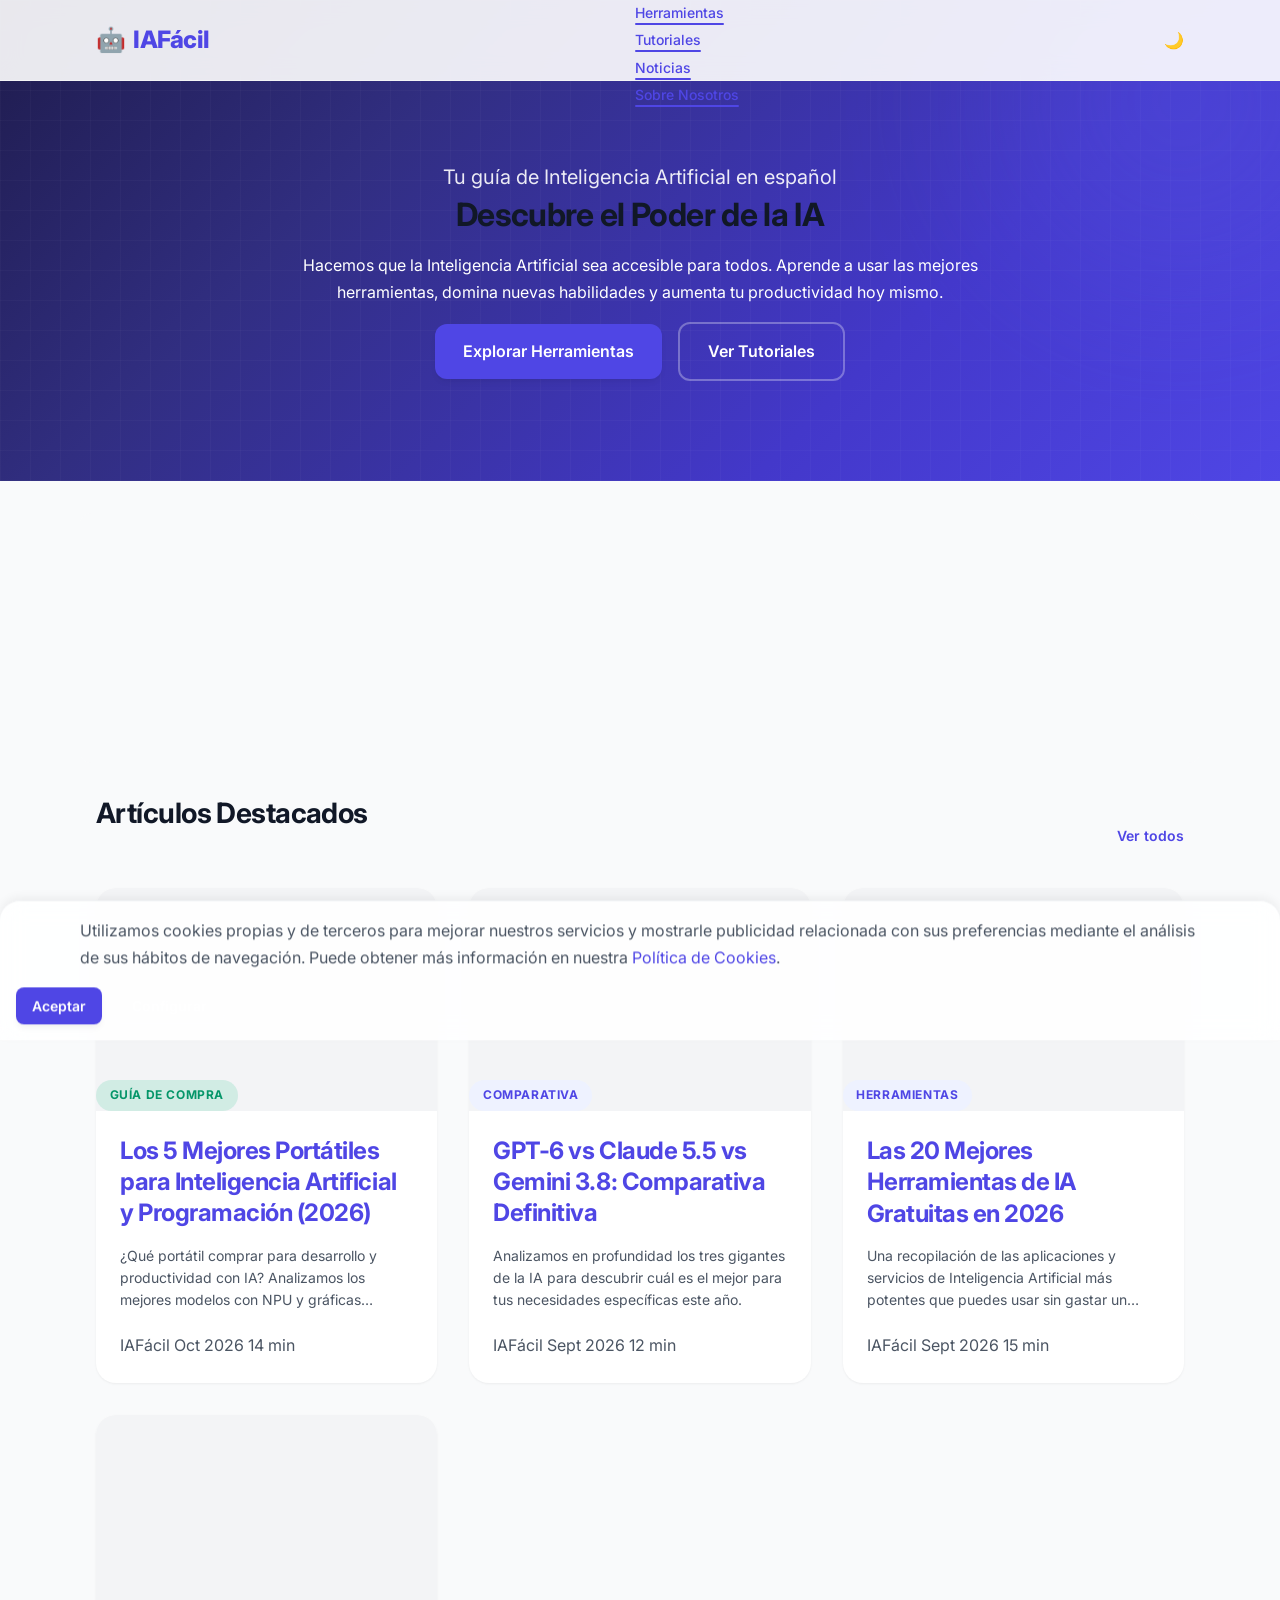
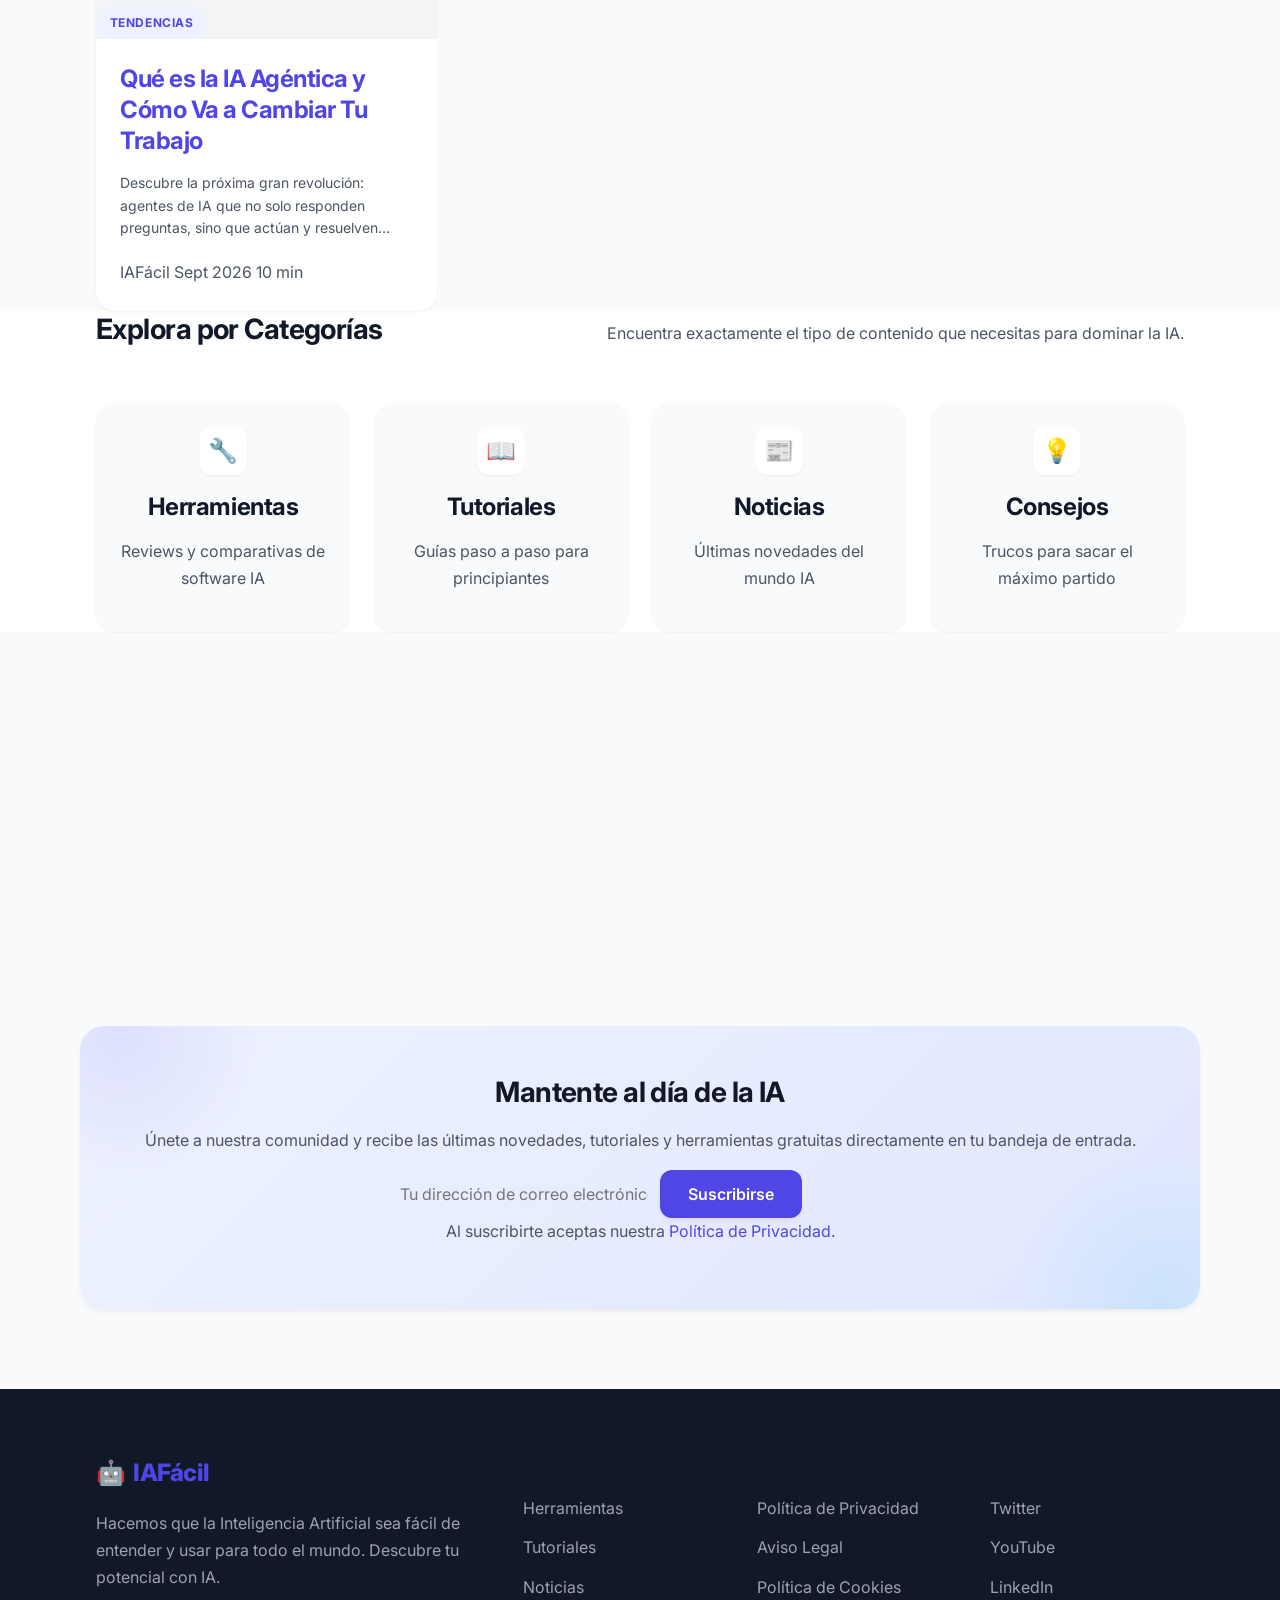
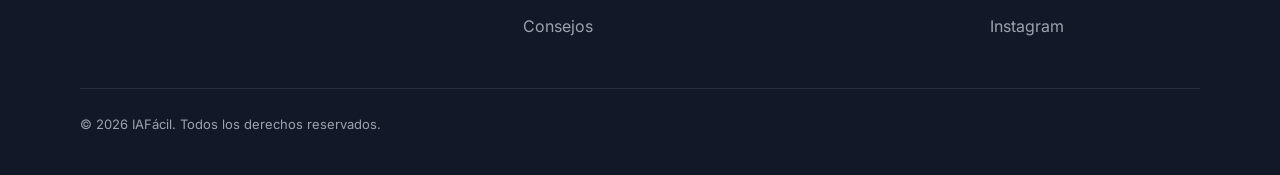
==== commit 93bc3644: "Añadir guia de compra con enlaces de afiliados de Amazon y actualizar portada" ====
--- a/index.html
+++ b/index.html
@@ -1,4 +1,4 @@
-﻿<!DOCTYPE html>
+<!DOCTYPE html>
 <html lang="es-ES">
 <head>
   <meta charset="UTF-8">
@@ -114,6 +114,22 @@
           
           <article class="article-card">
             <div class="card-image-wrapper">
+              <span class="category-badge" style="background: rgba(16, 185, 129, 0.15); color: #059669;">Guía de Compra</span>
+              <div class="card-image-placeholder"></div>
+            </div>
+            <div class="card-body">
+              <h3><a href="articles/mejores-portatiles-ia-programacion.html">Los 5 Mejores Portátiles para Inteligencia Artificial y Programación (2026)</a></h3>
+              <p class="card-excerpt">¿Qué portátil comprar para desarrollo y productividad con IA? Analizamos los mejores modelos con NPU y gráficas dedicadas.</p>
+              <div class="card-meta">
+                <span class="card-author">IAFácil</span>
+                <span class="card-date">Oct 2026</span>
+                <span class="card-readtime">14 min</span>
+              </div>
+            </div>
+          </article>
+
+          <article class="article-card">
+            <div class="card-image-wrapper">
               <span class="category-badge">Comparativa</span>
               <div class="card-image-placeholder"></div>
             </div>
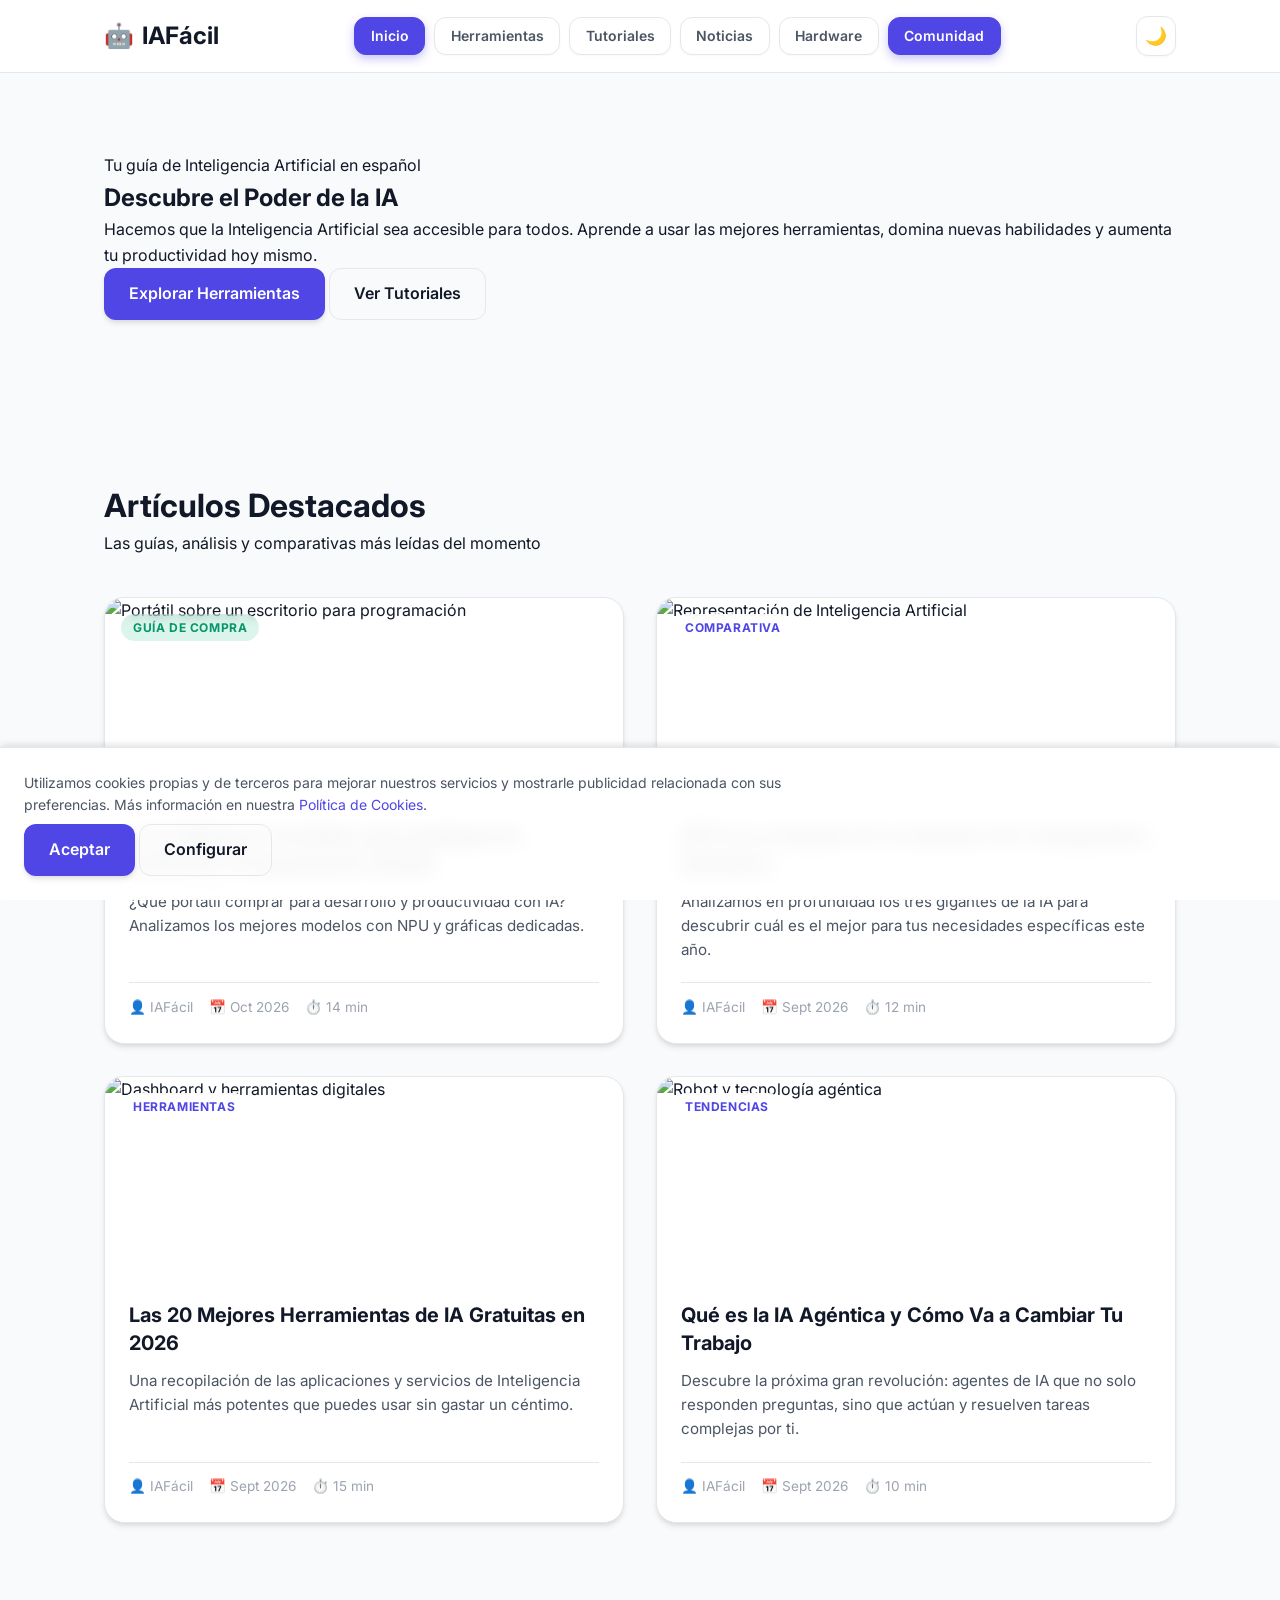
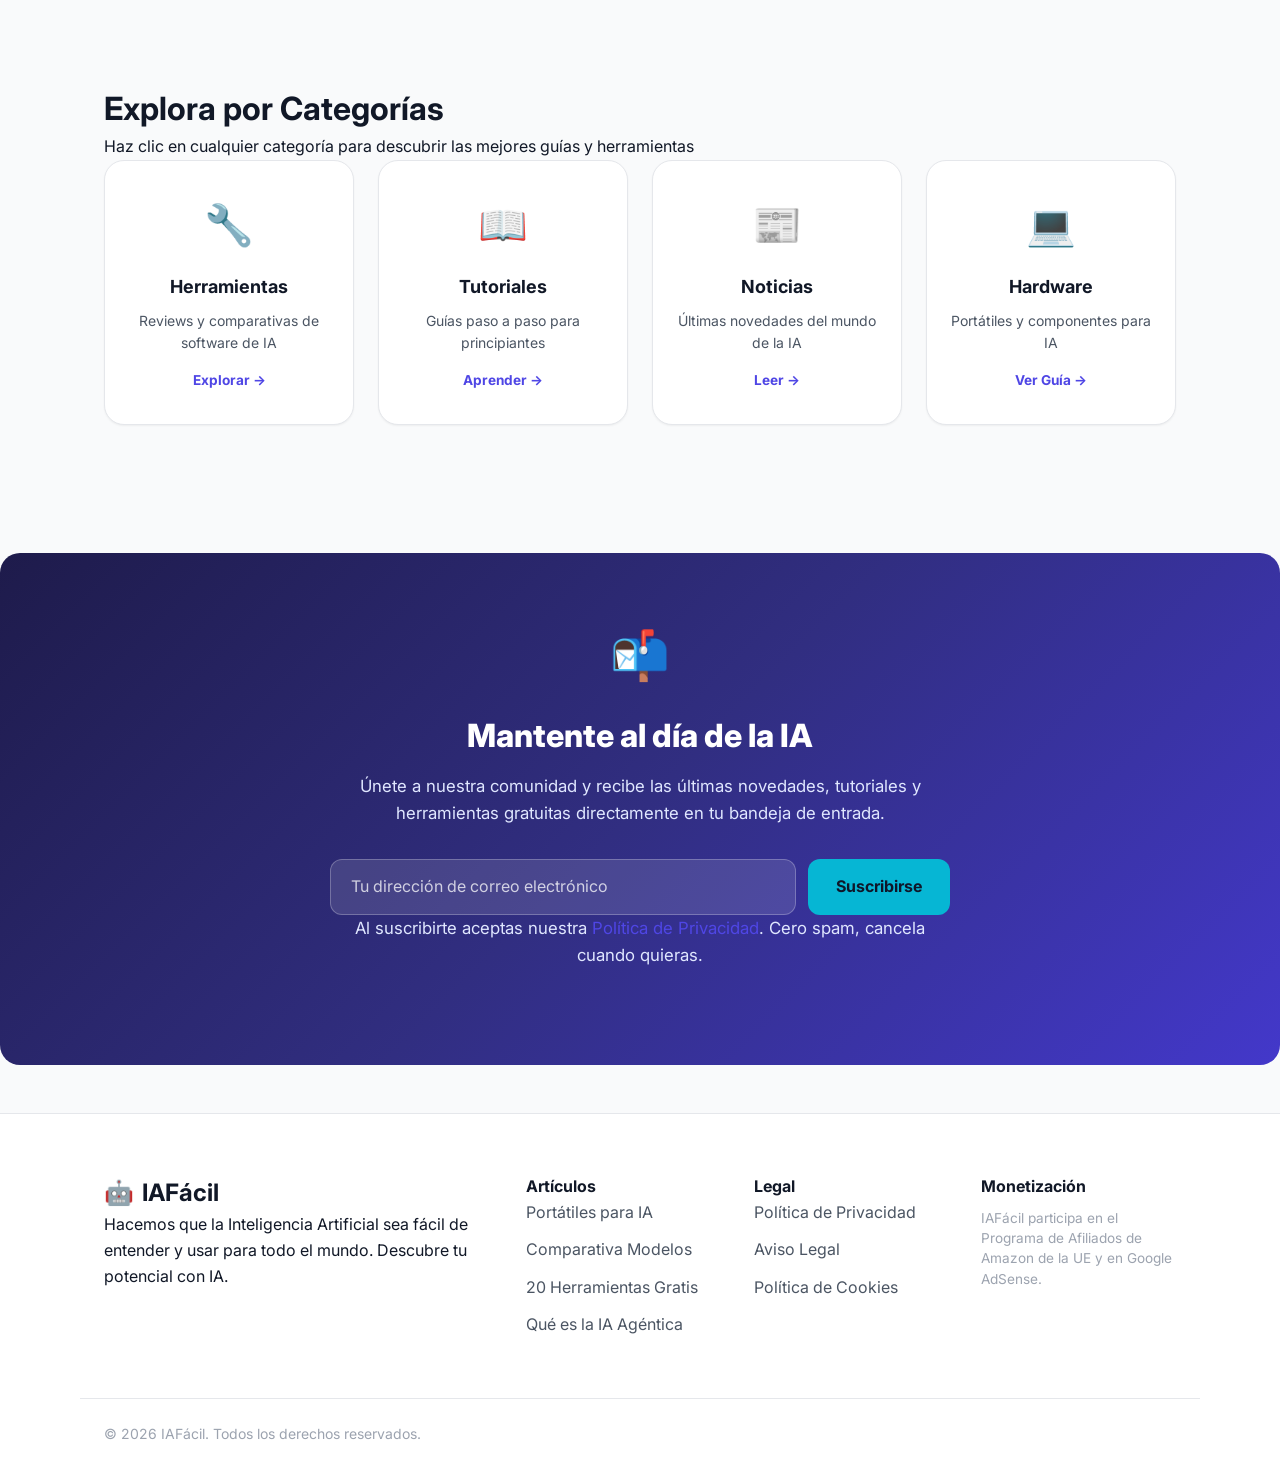
==== commit f6042afd: "Mejoras de diseño: menu horizontal en cajitas, imagenes reales de articulos, categorias clicables, n" ====
--- a/index.html
+++ b/index.html
@@ -6,24 +6,24 @@
   <title>IAFácil - Inteligencia Artificial explicada de forma sencilla</title>
   <meta name="description" content="Tu guía de Inteligencia Artificial en español. Descubre el poder de la IA con tutoriales, comparativas, noticias y herramientas explicadas de forma sencilla.">
   <meta name="robots" content="index, follow">
-  <link rel="canonical" href="https://iafacil.com/">
+  <link rel="canonical" href="https://aleqpneo07.github.io/">
   
   <!-- Open Graph / Facebook -->
   <meta property="og:type" content="website">
-  <meta property="og:url" content="https://iafacil.com/">
+  <meta property="og:url" content="https://aleqpneo07.github.io/">
   <meta property="og:title" content="IAFácil - Inteligencia Artificial explicada de forma sencilla">
   <meta property="og:description" content="Tu guía de Inteligencia Artificial en español. Descubre el poder de la IA con tutoriales, comparativas, noticias y herramientas explicadas de forma sencilla.">
   
   <!-- Twitter -->
   <meta property="twitter:card" content="summary_large_image">
-  <meta property="twitter:url" content="https://iafacil.com/">
+  <meta property="twitter:url" content="https://aleqpneo07.github.io/">
   <meta property="twitter:title" content="IAFácil - Inteligencia Artificial explicada de forma sencilla">
   <meta property="twitter:description" content="Tu guía de Inteligencia Artificial en español. Descubre el poder de la IA con tutoriales, comparativas, noticias y herramientas explicadas de forma sencilla.">
   
   <!-- Fonts -->
   <link rel="preconnect" href="https://fonts.googleapis.com">
   <link rel="preconnect" href="https://fonts.gstatic.com" crossorigin>
-  <link href="https://fonts.googleapis.com/css2?family=Inter:wght@300;400;500;600;700&display=swap" rel="stylesheet">
+  <link href="https://fonts.googleapis.com/css2?family=Inter:wght@400;500;600;700;800&display=swap" rel="stylesheet">
   
   <!-- CSS -->
   <link rel="stylesheet" href="css/style.css">
@@ -35,28 +35,27 @@
     "@graph": [
       {
         "@type": "WebSite",
-        "@id": "https://iafacil.com/#website",
-        "url": "https://iafacil.com/",
+        "@id": "https://aleqpneo07.github.io/#website",
+        "url": "https://aleqpneo07.github.io/",
         "name": "IAFácil",
         "description": "Inteligencia Artificial explicada de forma sencilla",
         "inLanguage": "es-ES"
       },
       {
         "@type": "Organization",
-        "@id": "https://iafacil.com/#organization",
+        "@id": "https://aleqpneo07.github.io/#organization",
         "name": "IAFácil",
-        "url": "https://iafacil.com/",
+        "url": "https://aleqpneo07.github.io/",
         "logo": {
           "@type": "ImageObject",
-          "url": "https://iafacil.com/logo.png"
+          "url": "https://aleqpneo07.github.io/logo.png"
         }
       }
     ]
   }
   </script>
-    <!-- Google AdSense -->
-    <script async src="https://pagead2.googlesyndication.com/pagead/js/adsbygoogle.js?client=ca-pub-9415484788744640"
-         crossorigin="anonymous"></script>
+  <!-- Google AdSense -->
+  <script async src="https://pagead2.googlesyndication.com/pagead/js/adsbygoogle.js?client=ca-pub-9415484788744640" crossorigin="anonymous"></script>
 </head>
 <body>
   <!-- Reading progress -->
@@ -69,10 +68,11 @@
       <nav id="nav-menu" class="nav-menu">
         <ul>
           <li><a href="index.html" class="active">Inicio</a></li>
-          <li><a href="#">Herramientas</a></li>
-          <li><a href="#">Tutoriales</a></li>
-          <li><a href="#">Noticias</a></li>
-          <li><a href="#">Sobre Nosotros</a></li>
+          <li><a href="articles/mejores-herramientas-ia-gratis.html">Herramientas</a></li>
+          <li><a href="articles/que-es-ia-agentica.html">Tutoriales</a></li>
+          <li><a href="articles/gpt6-vs-claude-vs-gemini.html">Noticias</a></li>
+          <li><a href="articles/mejores-portatiles-ia-programacion.html">Hardware</a></li>
+          <li><a href="#newsletter">Comunidad</a></li>
         </ul>
       </nav>
       <div class="header-actions">
@@ -92,8 +92,8 @@
         <h1>Descubre el Poder de la IA</h1>
         <p>Hacemos que la Inteligencia Artificial sea accesible para todos. Aprende a usar las mejores herramientas, domina nuevas habilidades y aumenta tu productividad hoy mismo.</p>
         <div class="hero-buttons">
-          <a href="#" class="btn btn-primary">Explorar Herramientas</a>
-          <a href="#" class="btn btn-secondary">Ver Tutoriales</a>
+          <a href="articles/mejores-herramientas-ia-gratis.html" class="btn btn-primary">Explorar Herramientas</a>
+          <a href="articles/que-es-ia-agentica.html" class="btn btn-secondary">Ver Tutoriales</a>
         </div>
       </div>
     </section>
@@ -104,74 +104,81 @@
     </div>
 
     <!-- Featured Articles Section -->
-    <section class="featured-articles animate-on-scroll">
+    <section id="articulos" class="featured-articles animate-on-scroll">
       <div class="container">
         <div class="section-header">
-          <h2>Artículos Destacados</h2>
-          <a href="#" class="view-all">Ver todos</a>
-        </div>
+          <div>
+            <h2 class="section-title">Artículos Destacados</h2>
+            <p class="section-subtitle">Las guías, análisis y comparativas más leídas del momento</p>
+          </div>
+        </div>
+
         <div class="articles-grid">
           
+          <!-- Article 1: Portátiles -->
           <article class="article-card">
             <div class="card-image-wrapper">
               <span class="category-badge" style="background: rgba(16, 185, 129, 0.15); color: #059669;">Guía de Compra</span>
-              <div class="card-image-placeholder"></div>
+              <img src="https://images.unsplash.com/photo-1496181133206-80ce9b88a853?w=600&h=340&fit=crop" loading="lazy" alt="Portátil sobre un escritorio para programación" class="card-image">
             </div>
             <div class="card-body">
-              <h3><a href="articles/mejores-portatiles-ia-programacion.html">Los 5 Mejores Portátiles para Inteligencia Artificial y Programación (2026)</a></h3>
+              <h3 class="card-title"><a href="articles/mejores-portatiles-ia-programacion.html">Los 5 Mejores Portátiles para Inteligencia Artificial y Programación (2026)</a></h3>
               <p class="card-excerpt">¿Qué portátil comprar para desarrollo y productividad con IA? Analizamos los mejores modelos con NPU y gráficas dedicadas.</p>
               <div class="card-meta">
-                <span class="card-author">IAFácil</span>
-                <span class="card-date">Oct 2026</span>
-                <span class="card-readtime">14 min</span>
+                <span class="card-author">👤 IAFácil</span>
+                <span class="card-date">📅 Oct 2026</span>
+                <span class="card-readtime">⏱️ 14 min</span>
               </div>
             </div>
           </article>
 
+          <!-- Article 2: Comparativa Modelos -->
           <article class="article-card">
             <div class="card-image-wrapper">
               <span class="category-badge">Comparativa</span>
-              <div class="card-image-placeholder"></div>
+              <img src="https://images.unsplash.com/photo-1677442136019-21780ecad995?w=600&h=340&fit=crop" loading="lazy" alt="Representación de Inteligencia Artificial" class="card-image">
             </div>
             <div class="card-body">
-              <h3><a href="articles/gpt6-vs-claude-vs-gemini.html">GPT-6 vs Claude 5.5 vs Gemini 3.8: Comparativa Definitiva</a></h3>
+              <h3 class="card-title"><a href="articles/gpt6-vs-claude-vs-gemini.html">GPT-6 vs Claude 5.5 vs Gemini 3.8: Comparativa Definitiva</a></h3>
               <p class="card-excerpt">Analizamos en profundidad los tres gigantes de la IA para descubrir cuál es el mejor para tus necesidades específicas este año.</p>
               <div class="card-meta">
-                <span class="card-author">IAFácil</span>
-                <span class="card-date">Sept 2026</span>
-                <span class="card-readtime">12 min</span>
+                <span class="card-author">👤 IAFácil</span>
+                <span class="card-date">📅 Sept 2026</span>
+                <span class="card-readtime">⏱️ 12 min</span>
               </div>
             </div>
           </article>
 
+          <!-- Article 3: 20 Herramientas -->
           <article class="article-card">
             <div class="card-image-wrapper">
               <span class="category-badge">Herramientas</span>
-              <div class="card-image-placeholder"></div>
+              <img src="https://images.unsplash.com/photo-1551288049-bebda4e38f71?w=600&h=340&fit=crop" loading="lazy" alt="Dashboard y herramientas digitales" class="card-image">
             </div>
             <div class="card-body">
-              <h3><a href="articles/mejores-herramientas-ia-gratis.html">Las 20 Mejores Herramientas de IA Gratuitas en 2026</a></h3>
+              <h3 class="card-title"><a href="articles/mejores-herramientas-ia-gratis.html">Las 20 Mejores Herramientas de IA Gratuitas en 2026</a></h3>
               <p class="card-excerpt">Una recopilación de las aplicaciones y servicios de Inteligencia Artificial más potentes que puedes usar sin gastar un céntimo.</p>
               <div class="card-meta">
-                <span class="card-author">IAFácil</span>
-                <span class="card-date">Sept 2026</span>
-                <span class="card-readtime">15 min</span>
+                <span class="card-author">👤 IAFácil</span>
+                <span class="card-date">📅 Sept 2026</span>
+                <span class="card-readtime">⏱️ 15 min</span>
               </div>
             </div>
           </article>
 
+          <!-- Article 4: IA Agéntica -->
           <article class="article-card">
             <div class="card-image-wrapper">
               <span class="category-badge">Tendencias</span>
-              <div class="card-image-placeholder"></div>
+              <img src="https://images.unsplash.com/photo-1485827404703-89b55fcc595e?w=600&h=340&fit=crop" loading="lazy" alt="Robot y tecnología agéntica" class="card-image">
             </div>
             <div class="card-body">
-              <h3><a href="articles/que-es-ia-agentica.html">Qué es la IA Agéntica y Cómo Va a Cambiar Tu Trabajo</a></h3>
+              <h3 class="card-title"><a href="articles/que-es-ia-agentica.html">Qué es la IA Agéntica y Cómo Va a Cambiar Tu Trabajo</a></h3>
               <p class="card-excerpt">Descubre la próxima gran revolución: agentes de IA que no solo responden preguntas, sino que actúan y resuelven tareas complejas por ti.</p>
               <div class="card-meta">
-                <span class="card-author">IAFácil</span>
-                <span class="card-date">Sept 2026</span>
-                <span class="card-readtime">10 min</span>
+                <span class="card-author">👤 IAFácil</span>
+                <span class="card-date">📅 Sept 2026</span>
+                <span class="card-readtime">⏱️ 10 min</span>
               </div>
             </div>
           </article>
@@ -181,37 +188,42 @@
     </section>
 
     <!-- Categories Section -->
-    <section class="categories-section animate-on-scroll">
+    <section id="categorias" class="categories-section animate-on-scroll">
       <div class="container">
-        <div class="section-header" style="text-align: center;">
-          <h2>Explora por Categorías</h2>
-          <p>Encuentra exactamente el tipo de contenido que necesitas para dominar la IA.</p>
-        </div>
+        <div class="section-header-center">
+          <h2 class="section-title">Explora por Categorías</h2>
+          <p class="section-subtitle">Haz clic en cualquier categoría para descubrir las mejores guías y herramientas</p>
+        </div>
+        
         <div class="categories-grid">
           
-          <div class="category-box">
+          <a href="articles/mejores-herramientas-ia-gratis.html" class="category-box">
             <div class="category-icon">🔧</div>
             <h3>Herramientas</h3>
-            <p>Reviews y comparativas de software IA</p>
-          </div>
-
-          <div class="category-box">
+            <p>Reviews y comparativas de software de IA</p>
+            <span class="category-cta">Explorar →</span>
+          </a>
+
+          <a href="articles/que-es-ia-agentica.html" class="category-box">
             <div class="category-icon">📖</div>
             <h3>Tutoriales</h3>
             <p>Guías paso a paso para principiantes</p>
-          </div>
-
-          <div class="category-box">
+            <span class="category-cta">Aprender →</span>
+          </a>
+
+          <a href="articles/gpt6-vs-claude-vs-gemini.html" class="category-box">
             <div class="category-icon">📰</div>
             <h3>Noticias</h3>
-            <p>Últimas novedades del mundo IA</p>
-          </div>
-
-          <div class="category-box">
-            <div class="category-icon">💡</div>
-            <h3>Consejos</h3>
-            <p>Trucos para sacar el máximo partido</p>
-          </div>
+            <p>Últimas novedades del mundo de la IA</p>
+            <span class="category-cta">Leer →</span>
+          </a>
+
+          <a href="articles/mejores-portatiles-ia-programacion.html" class="category-box">
+            <div class="category-icon">💻</div>
+            <h3>Hardware</h3>
+            <p>Portátiles y componentes para IA</p>
+            <span class="category-cta">Ver Guía →</span>
+          </a>
 
         </div>
       </div>
@@ -223,15 +235,16 @@
     </div>
 
     <!-- Newsletter Section -->
-    <section class="newsletter-section animate-on-scroll">
+    <section id="newsletter" class="newsletter-section animate-on-scroll">
       <div class="newsletter-container container">
+        <div class="newsletter-icon">📬</div>
         <h2>Mantente al día de la IA</h2>
         <p>Únete a nuestra comunidad y recibe las últimas novedades, tutoriales y herramientas gratuitas directamente en tu bandeja de entrada.</p>
         <form id="newsletter-form" class="newsletter-form">
-          <input type="email" placeholder="Tu dirección de correo electrónico" required>
-          <button type="submit" class="btn btn-primary">Suscribirse</button>
+          <input type="email" placeholder="Tu dirección de correo electrónico" required aria-label="Correo electrónico">
+          <button type="submit" class="btn btn-accent">Suscribirse</button>
         </form>
-        <p class="form-disclaimer">Al suscribirte aceptas nuestra <a href="privacidad.html">Política de Privacidad</a>.</p>
+        <p class="form-disclaimer">Al suscribirte aceptas nuestra <a href="privacidad.html">Política de Privacidad</a>. Cero spam, cancela cuando quieras.</p>
       </div>
     </section>
 
@@ -241,16 +254,16 @@
   <footer class="site-footer">
     <div class="footer-grid container">
       <div class="footer-col">
-        <a href="index.html" class="site-logo">🤖 <span>IAFácil</span></a>
+        <a href="index.html" class="site-logo footer-logo">🤖 <span>IAFácil</span></a>
         <p>Hacemos que la Inteligencia Artificial sea fácil de entender y usar para todo el mundo. Descubre tu potencial con IA.</p>
       </div>
       <div class="footer-col">
-        <h4>Contenido</h4>
+        <h4>Artículos</h4>
         <ul class="footer-links">
-          <li><a href="#">Herramientas</a></li>
-          <li><a href="#">Tutoriales</a></li>
-          <li><a href="#">Noticias</a></li>
-          <li><a href="#">Consejos</a></li>
+          <li><a href="articles/mejores-portatiles-ia-programacion.html">Portátiles para IA</a></li>
+          <li><a href="articles/gpt6-vs-claude-vs-gemini.html">Comparativa Modelos</a></li>
+          <li><a href="articles/mejores-herramientas-ia-gratis.html">20 Herramientas Gratis</a></li>
+          <li><a href="articles/que-es-ia-agentica.html">Qué es la IA Agéntica</a></li>
         </ul>
       </div>
       <div class="footer-col">
@@ -262,13 +275,10 @@
         </ul>
       </div>
       <div class="footer-col">
-        <h4>Síguenos</h4>
-        <ul class="footer-links social-links">
-          <li><a href="#">Twitter</a></li>
-          <li><a href="#">YouTube</a></li>
-          <li><a href="#">LinkedIn</a></li>
-          <li><a href="#">Instagram</a></li>
-        </ul>
+        <h4>Monetización</h4>
+        <p style="font-size: 0.85rem; color: #9ca3af; margin-top: 0.5rem; line-height: 1.5;">
+          IAFácil participa en el Programa de Afiliados de Amazon de la UE y en Google AdSense.
+        </p>
       </div>
     </div>
     <div class="footer-bottom container">
@@ -277,14 +287,12 @@
   </footer>
 
   <!-- Back to Top -->
-  <button id="back-to-top" class="back-to-top" aria-label="Volver arriba">
-    <svg xmlns="http://www.w3.org/2000/svg" width="24" height="24" viewBox="0 0 24 24" fill="none" stroke="currentColor" stroke-width="2" stroke-linecap="round" stroke-linejoin="round"><path d="m18 15-6-6-6 6"/></svg>
-  </button>
+  <button id="back-to-top" class="back-to-top" aria-label="Volver arriba">↑</button>
 
   <!-- Cookie Banner -->
   <div id="cookie-banner" class="cookie-banner">
     <div class="cookie-content">
-      <p>Utilizamos cookies propias y de terceros para mejorar nuestros servicios y mostrarle publicidad relacionada con sus preferencias mediante el análisis de sus hábitos de navegación. Puede obtener más información en nuestra <a href="cookies.html">Política de Cookies</a>.</p>
+      <p>Utilizamos cookies propias y de terceros para mejorar nuestros servicios y mostrarle publicidad relacionada con sus preferencias. Más información en nuestra <a href="cookies.html">Política de Cookies</a>.</p>
     </div>
     <div class="cookie-actions">
       <button id="accept-cookies" class="btn btn-primary btn-sm">Aceptar</button>
@@ -296,4 +304,3 @@
   <script src="js/main.js"></script>
 </body>
 </html>
-
--- a/css/style.css
+++ b/css/style.css
@@ -1,1464 +1,1202 @@
 /* ==========================================================================
-   IAFácil - World-Class Modern Tech Blog Stylesheet
+   IAFácil - Design System & Variables
    ========================================================================== */
 
-/* --- Fonts --- */
-@import url('https://fonts.googleapis.com/css2?family=Inter:wght@400;500;600;700;800&display=swap');
-
-/* --- CSS Variables --- */
 :root {
-    /* Colors - Brand Palette */
-    --primary: #4F46E5;
-    --primary-light: #818CF8;
-    --primary-dark: #3730A3;
-    --primary-bg: #EEF2FF;
-    --accent: #06B6D4;
-    --accent-light: #67E8F9;
-    --accent-dark: #0891B2;
-    
-    /* Colors - Surface & Background */
-    --surface: #FFFFFF;
-    --surface-elevated: #FFFFFF;
-    --surface-hover: #F9FAFB;
-    --background: #F9FAFB;
-    
-    /* Colors - Text */
-    --text-primary: #111827;
-    --text-secondary: #4B5563;
-    --text-muted: #9CA3AF;
-    --text-inverse: #FFFFFF;
-    
-    /* Colors - Borders */
-    --border: #E5E7EB;
-    --border-light: #F3F4F6;
-    
-    /* Colors - Semantic */
-    --success: #10B981;
-    --warning: #F59E0B;
-    --danger: #EF4444;
-    --info: #3B82F6;
-    
-    /* Gradients */
-    --gradient-hero: linear-gradient(135deg, #1E1B4B 0%, #312E81 30%, #4338CA 70%, #4F46E5 100%);
-    --gradient-primary: linear-gradient(135deg, #4F46E5 0%, #3730A3 100%);
-    --gradient-newsletter: linear-gradient(135deg, #EEF2FF 0%, #E0E7FF 100%);
-    
-    /* Shadows - Soft & Modern */
-    --shadow-soft: 0 1px 3px rgba(0,0,0,0.04), 0 1px 2px rgba(0,0,0,0.02);
-    --shadow-medium: 0 4px 6px -1px rgba(0,0,0,0.05), 0 2px 4px -2px rgba(0,0,0,0.03);
-    --shadow-large: 0 10px 25px -5px rgba(0,0,0,0.07), 0 8px 10px -6px rgba(0,0,0,0.03);
-    --shadow-hover: 0 12px 30px -8px rgba(79, 70, 229, 0.15), 0 8px 12px -6px rgba(0,0,0,0.05);
-    
-    /* Border Radius - Generous & Round */
-    --radius-sm: 8px;
-    --radius-md: 12px;
-    --radius-lg: 16px;
-    --radius-xl: 20px;
-    --radius-2xl: 24px;
-    --radius-full: 9999px;
-    
-    /* Typography */
-    --font-sans: 'Inter', -apple-system, BlinkMacSystemFont, 'Segoe UI', Roboto, Helvetica, Arial, sans-serif;
-    --font-mono: ui-monospace, SFMono-Regular, Menlo, Monaco, Consolas, "Liberation Mono", "Courier New", monospace;
-    
-    /* Font Sizes - Proportional Scale */
-    --text-xs: 0.75rem;     /* 12px */
-    --text-sm: 0.8125rem;   /* 13px */
-    --text-base: 0.875rem;  /* 14px */
-    --text-body: 1rem;      /* 16px */
-    --text-lg: 1.125rem;    /* 18px */
-    --text-xl: 1.25rem;     /* 20px */
-    --text-2xl: 1.5rem;     /* 24px */
-    --text-3xl: 1.75rem;    /* 28px */
-    --text-4xl: 2rem;       /* 32px */
-    --text-5xl: 2.75rem;    /* 44px */
-    
-    /* Spacing */
-    --space-1: 0.25rem;
-    --space-2: 0.5rem;
-    --space-3: 0.75rem;
-    --space-4: 1rem;
-    --space-5: 1.25rem;
-    --space-6: 1.5rem;
-    --space-8: 2rem;
-    --space-10: 2.5rem;
-    --space-12: 3rem;
-    --space-16: 4rem;
-    --space-20: 5rem;
-    --space-24: 6rem;
-    
-    /* Transitions */
-    --transition-fast: 0.15s cubic-bezier(0.4, 0, 0.2, 1);
-    --transition-base: 0.2s cubic-bezier(0.4, 0, 0.2, 1);
-    --transition-slow: 0.3s cubic-bezier(0.4, 0, 0.2, 1);
-    --transition-bounce: 0.4s cubic-bezier(0.34, 1.56, 0.64, 1);
-    
-    /* Layout */
-    --container-width: 1120px;
-    --content-width: 760px;
-}
-
-/* --- Dark Mode Variables --- */
-.dark-mode {
-    --primary: #6366F1;
-    --primary-light: #818CF8;
-    --primary-dark: #4338CA;
-    --primary-bg: #1E1B4B;
-    
-    --surface: #1E293B;
-    --surface-elevated: #334155;
-    --surface-hover: #1E293B;
-    --background: #0F172A;
-    
-    --text-primary: #F8FAFC;
-    --text-secondary: #CBD5E1;
-    --text-muted: #94A3B8;
-    
-    --border: #334155;
-    --border-light: #1E293B;
-    
-    --gradient-newsletter: linear-gradient(135deg, #1E293B 0%, #0F172A 100%);
-    
-    --shadow-soft: 0 1px 3px rgba(0,0,0,0.2);
-    --shadow-medium: 0 4px 6px -1px rgba(0,0,0,0.3);
-    --shadow-large: 0 10px 25px -5px rgba(0,0,0,0.4);
-    --shadow-hover: 0 12px 30px -8px rgba(0,0,0,0.5);
-}
-
-/* --- CSS Reset & Base Styles --- */
+  /* Color Palette */
+  --primary: #4F46E5;
+  --primary-light: #818CF8;
+  --primary-dark: #3730A3;
+  --accent: #06B6D4;
+  
+  --surface: #FFFFFF;
+  --background: #F9FAFB;
+  
+  --text-primary: #111827;
+  --text-secondary: #4B5563;
+  --text-muted: #9CA3AF;
+  
+  --border: #E5E7EB;
+  --border-hover: #D1D5DB;
+  
+  --success: #10B981;
+  --error: #EF4444;
+  --warning: #F59E0B;
+  
+  /* Typography */
+  --font-sans: 'Inter', system-ui, -apple-system, BlinkMacSystemFont, "Segoe UI", Roboto, "Helvetica Neue", Arial, sans-serif;
+  --font-mono: ui-monospace, SFMono-Regular, Menlo, Monaco, Consolas, "Liberation Mono", "Courier New", monospace;
+  
+  /* Shadows */
+  --shadow-sm: 0 1px 2px 0 rgba(0, 0, 0, 0.05);
+  --shadow-md: 0 4px 6px -1px rgba(0, 0, 0, 0.1), 0 2px 4px -1px rgba(0, 0, 0, 0.06);
+  --shadow-lg: 0 10px 15px -3px rgba(0, 0, 0, 0.1), 0 4px 6px -2px rgba(0, 0, 0, 0.05);
+  --shadow-xl: 0 20px 25px -5px rgba(0, 0, 0, 0.1), 0 10px 10px -5px rgba(0, 0, 0, 0.04);
+  
+  /* Radii */
+  --radius-sm: 8px;
+  --radius-md: 12px; /* Buttons, Inputs */
+  --radius-lg: 16px; /* Inner card elements */
+  --radius-xl: 20px; /* Cards */
+  --radius-full: 9999px; /* Pill shapes */
+  
+  /* Transitions */
+  --transition-fast: 0.15s ease-in-out;
+  --transition-normal: 0.2s ease;
+  --transition-slow: 0.3s ease;
+}
+
+/* Dark Mode Theme */
+body.dark-mode {
+  --primary: #818CF8;
+  --primary-light: #A5B4FC;
+  --primary-dark: #4F46E5;
+  --accent: #22D3EE;
+  
+  --surface: #1F2937;
+  --background: #111827;
+  
+  --text-primary: #F9FAFB;
+  --text-secondary: #D1D5DB;
+  --text-muted: #9CA3AF;
+  
+  --border: #374151;
+  --border-hover: #4B5563;
+  
+  --shadow-sm: 0 1px 2px 0 rgba(0, 0, 0, 0.5);
+  --shadow-md: 0 4px 6px -1px rgba(0, 0, 0, 0.4), 0 2px 4px -1px rgba(0, 0, 0, 0.3);
+  --shadow-lg: 0 10px 15px -3px rgba(0, 0, 0, 0.5), 0 4px 6px -2px rgba(0, 0, 0, 0.3);
+}
+
+/* ==========================================================================
+   Reset & Base Styles
+   ========================================================================== */
+
 *, *::before, *::after {
-    box-sizing: border-box;
-    margin: 0;
-    padding: 0;
-}
-
-html {
-    font-size: 100%; /* 16px */
-    scroll-behavior: smooth;
-    -webkit-font-smoothing: antialiased;
-    -moz-osx-font-smoothing: grayscale;
+  box-sizing: border-box;
+}
+
+* {
+  margin: 0;
+  padding: 0;
+}
+
+html, body {
+  height: 100%;
+  scroll-behavior: smooth;
 }
 
 body {
-    font-family: var(--font-sans);
-    font-size: var(--text-body);
-    line-height: 1.7;
-    color: var(--text-secondary);
-    background-color: var(--background);
-    transition: background-color var(--transition-base), color var(--transition-base);
-    overflow-x: hidden;
-}
-
-h1, h2, h3, h4, h5, h6 {
-    color: var(--text-primary);
-    font-weight: 700;
-    line-height: 1.3;
-    margin-bottom: var(--space-4);
-    letter-spacing: -0.02em;
-}
-
-h1 { font-size: var(--text-4xl); }
-h2 { font-size: var(--text-3xl); }
-h3 { font-size: var(--text-2xl); }
-h4 { font-size: var(--text-xl); }
-h5 { font-size: var(--text-lg); }
-h6 { font-size: var(--text-body); }
-
-p {
-    margin-bottom: var(--space-4);
+  font-family: var(--font-sans);
+  line-height: 1.6;
+  color: var(--text-primary);
+  background-color: var(--background);
+  -webkit-font-smoothing: antialiased;
+  -moz-osx-font-smoothing: grayscale;
+  transition: background-color var(--transition-normal), color var(--transition-normal);
+}
+
+img, picture, video, canvas, svg {
+  display: block;
+  max-width: 100%;
+}
+
+input, button, textarea, select {
+  font: inherit;
+}
+
+p, h1, h2, h3, h4, h5, h6 {
+  overflow-wrap: break-word;
 }
 
 a {
-    color: var(--primary);
-    text-decoration: none;
-    transition: color var(--transition-base), text-shadow var(--transition-base);
+  color: var(--primary);
+  text-decoration: none;
+  transition: color var(--transition-normal);
 }
 
 a:hover {
-    color: var(--primary-dark);
-}
-
-img, picture, video, canvas, svg {
-    display: block;
-    max-width: 100%;
-    height: auto;
-}
-
-ul, ol {
-    list-style: none;
-}
-
-button, input, select, textarea {
-    font-family: inherit;
-    font-size: inherit;
-    color: inherit;
-    border: none;
-    background: none;
-}
-
-button {
-    cursor: pointer;
-}
-
-/* --- Layout & Utilities --- */
+  color: var(--primary-dark);
+}
+
+/* ==========================================================================
+   Layout Components
+   ========================================================================== */
+
 .container {
-    width: 100%;
-    max-width: var(--container-width);
-    margin: 0 auto;
-    padding: 0 var(--space-4);
-}
-
-.section-padding {
-    padding-top: var(--space-16);
-    padding-bottom: var(--space-16);
-}
-
-.text-center { text-align: center; }
-.text-right { text-align: right; }
-.mt-2 { margin-top: var(--space-2); }
-.mt-4 { margin-top: var(--space-4); }
-.mt-8 { margin-top: var(--space-8); }
-.mb-2 { margin-bottom: var(--space-2); }
-.mb-4 { margin-bottom: var(--space-4); }
-.mb-8 { margin-bottom: var(--space-8); }
-
-.visually-hidden {
+  width: 100%;
+  max-width: 1120px;
+  margin: 0 auto;
+  padding: 0 1.5rem;
+}
+
+section {
+  padding: 80px 0;
+}
+
+/* Progress Bar */
+.reading-progress-container {
+  position: fixed;
+  top: 0;
+  left: 0;
+  width: 100%;
+  height: 4px;
+  background-color: transparent;
+  z-index: 1001;
+}
+
+.reading-progress-bar {
+  height: 100%;
+  background-color: var(--accent);
+  width: 0%;
+  transition: width 0.1s ease;
+}
+
+/* Back to Top Button */
+.back-to-top {
+  position: fixed;
+  bottom: 2rem;
+  right: 2rem;
+  background-color: var(--primary);
+  color: white;
+  width: 48px;
+  height: 48px;
+  border-radius: var(--radius-full);
+  display: flex;
+  align-items: center;
+  justify-content: center;
+  box-shadow: var(--shadow-lg);
+  opacity: 0;
+  visibility: hidden;
+  transition: all var(--transition-normal);
+  z-index: 900;
+  border: none;
+  cursor: pointer;
+}
+
+.back-to-top.visible {
+  opacity: 1;
+  visibility: visible;
+}
+
+.back-to-top:hover {
+  background-color: var(--primary-dark);
+  transform: translateY(-3px);
+}
+
+/* ==========================================================================
+   Header & Navigation
+   ========================================================================== */
+
+.site-header {
+  background-color: var(--surface);
+  border-bottom: 1px solid var(--border);
+  position: sticky;
+  top: 0;
+  z-index: 1000;
+  transition: background-color var(--transition-normal), border-color var(--transition-normal);
+}
+
+/* Header - horizontal layout */
+.header-inner {
+  display: flex;
+  justify-content: space-between;
+  align-items: center;
+  height: 72px;
+}
+
+.site-logo {
+  display: flex;
+  align-items: center;
+  gap: 0.5rem;
+  font-size: 1.5rem;
+  font-weight: 700;
+  color: var(--primary);
+}
+
+.site-logo span {
+  color: var(--text-primary);
+}
+
+.nav-menu ul {
+  display: flex;
+  flex-direction: row;
+  align-items: center;
+  gap: 0.6rem;
+  list-style: none;
+  margin: 0;
+  padding: 0;
+}
+
+.nav-menu a {
+  display: inline-flex;
+  align-items: center;
+  justify-content: center;
+  padding: 0.45rem 0.95rem;
+  border-radius: var(--radius-md);
+  background-color: var(--surface);
+  border: 1.5px solid var(--border);
+  color: var(--text-secondary);
+  font-weight: 600;
+  font-size: 0.875rem;
+  text-decoration: none;
+  box-shadow: 0 1px 2px rgba(0, 0, 0, 0.03);
+  transition: all var(--transition-fast);
+}
+
+.nav-menu a:hover {
+  background-color: #F3F4F6;
+  color: var(--primary);
+  border-color: var(--primary-light);
+  transform: translateY(-2px);
+  box-shadow: 0 4px 8px -2px rgba(79, 70, 229, 0.15);
+}
+
+.nav-menu a.active {
+  background-color: var(--primary);
+  color: #ffffff;
+  border-color: var(--primary);
+  box-shadow: 0 4px 10px rgba(79, 70, 229, 0.3);
+}
+
+body.dark-mode .nav-menu a:hover {
+  background-color: #374151;
+  color: var(--primary-light);
+  border-color: var(--primary-light);
+}
+
+body.dark-mode #theme-toggle:hover {
+  background-color: #374151;
+  border-color: var(--primary-light);
+}
+
+.header-actions {
+  display: flex;
+  align-items: center;
+  gap: 0.75rem;
+}
+
+#theme-toggle {
+  background-color: var(--surface);
+  border: 1.5px solid var(--border);
+  color: var(--text-secondary);
+  cursor: pointer;
+  width: 40px;
+  height: 40px;
+  border-radius: var(--radius-md);
+  display: flex;
+  align-items: center;
+  justify-content: center;
+  font-size: 1.1rem;
+  box-shadow: 0 1px 2px rgba(0, 0, 0, 0.03);
+  transition: all var(--transition-fast);
+}
+
+#theme-toggle:hover {
+  background-color: #F3F4F6;
+  border-color: var(--primary-light);
+  transform: translateY(-2px);
+  box-shadow: 0 4px 8px -2px rgba(79, 70, 229, 0.15);
+}
+
+.menu-toggle {
+  background: var(--surface);
+  border: 1.5px solid var(--border);
+  border-radius: var(--radius-md);
+  color: var(--text-primary);
+  cursor: pointer;
+  padding: 0.5rem 0.65rem;
+  display: none;
+}
+
+/* Mobile: nav becomes dropdown */
+@media (max-width: 768px) {
+  .nav-menu {
+    display: none;
     position: absolute;
-    width: 1px;
-    height: 1px;
-    padding: 0;
-    margin: -1px;
-    overflow: hidden;
-    clip: rect(0, 0, 0, 0);
-    white-space: nowrap;
-    border-width: 0;
-}
-
-/* --- Header & Navigation --- */
-.site-header {
-    background-color: rgba(255, 255, 255, 0.9);
-    backdrop-filter: blur(12px);
-    -webkit-backdrop-filter: blur(12px);
-    position: fixed;
-    top: 0;
+    top: 72px;
     left: 0;
     right: 0;
-    z-index: 1000;
-    border-bottom: 1px solid var(--border-light);
-    transition: background-color var(--transition-base), border-color var(--transition-base), transform 0.3s ease;
-}
-
-.dark-mode .site-header {
-    background-color: rgba(15, 23, 42, 0.9);
-}
-
-.site-header.scrolled-down {
-    transform: translateY(-100%);
-}
-
-.site-header.scrolled-up {
-    transform: translateY(0);
-    box-shadow: var(--shadow-soft);
-}
-
-.header-inner {
-    display: flex;
-    align-items: center;
-    justify-content: space-between;
-    height: 80px;
-}
-
-.site-logo {
-    display: flex;
-    align-items: center;
-    gap: var(--space-2);
-    font-size: var(--text-2xl);
-    font-weight: 800;
-    color: var(--text-primary);
-    letter-spacing: -0.03em;
-}
-
-.site-logo span {
-    color: var(--primary);
-}
-
-.nav-menu {
-    display: flex;
-    align-items: center;
-    gap: var(--space-8);
-}
-
-.nav-menu a {
-    color: var(--text-secondary);
-    font-weight: 500;
-    font-size: var(--text-base);
-    position: relative;
-}
-
-.nav-menu a:hover,
-.nav-menu a.active {
-    color: var(--primary);
-}
-
-.nav-menu a::after {
-    content: '';
-    position: absolute;
-    bottom: -4px;
-    left: 50%;
-    width: 0;
-    height: 2px;
-    background-color: var(--primary);
-    transition: width var(--transition-base), left var(--transition-base);
-    border-radius: var(--radius-full);
-}
-
-.nav-menu a:hover::after,
-.nav-menu a.active::after {
+    background: var(--surface);
+    padding: 1rem;
+    box-shadow: var(--shadow-lg);
+    border-radius: 0 0 var(--radius-xl) var(--radius-xl);
+    z-index: 999;
+    border-bottom: 1px solid var(--border);
+  }
+  
+  .nav-menu.active { 
+    display: block; 
+  }
+  
+  .nav-menu ul { 
+    flex-direction: column; 
+    gap: 0.5rem; 
+    align-items: flex-start;
+  }
+  
+  .nav-menu a {
+    display: block;
     width: 100%;
-    left: 0;
-}
-
-.header-actions {
-    display: flex;
-    align-items: center;
-    gap: var(--space-4);
-}
-
-.theme-toggle {
-    display: flex;
+    padding: 0.75rem 1rem;
+    border-radius: var(--radius-sm);
+  }
+  
+  .nav-menu a:hover {
+    background-color: var(--background);
+  }
+  
+  .nav-menu a::after {
+    display: none;
+  }
+  
+  .menu-toggle { 
+    display: flex; 
     align-items: center;
     justify-content: center;
-    width: 40px;
-    height: 40px;
-    border-radius: var(--radius-full);
-    background-color: var(--surface-hover);
-    color: var(--text-secondary);
-    transition: all var(--transition-base);
-}
-
-.theme-toggle:hover {
-    background-color: var(--border-light);
-    color: var(--primary);
-    transform: scale(1.05);
-}
-
-.theme-toggle svg {
-    width: 20px;
-    height: 20px;
-    fill: currentColor;
-}
-
-.dark-mode .theme-toggle .icon-moon { display: none; }
-.dark-mode .theme-toggle .icon-sun { display: block; }
-.theme-toggle .icon-sun { display: none; }
-
-.menu-toggle {
-    display: none;
+  }
+}
+
+@media (min-width: 769px) {
+  .nav-menu { 
+    display: flex !important; 
+  }
+  .menu-toggle { 
+    display: none; 
+  }
+}
+
+/* ==========================================================================
+   Hero Section
+   ========================================================================== */
+
+.hero-section {
+  text-align: center;
+  padding: 100px 0;
+  background: linear-gradient(135deg, var(--background) 0%, var(--surface) 100%);
+  border-bottom: 1px solid var(--border);
+}
+
+.hero-title {
+  font-size: clamp(2.5rem, 5vw, 4rem);
+  font-weight: 800;
+  color: var(--text-primary);
+  margin-bottom: 1.5rem;
+  line-height: 1.2;
+}
+
+.hero-title span {
+  color: var(--primary);
+}
+
+.hero-subtitle {
+  font-size: 1.25rem;
+  color: var(--text-secondary);
+  max-width: 700px;
+  margin: 0 auto 2.5rem;
+}
+
+.hero-cta {
+  display: flex;
+  gap: 1rem;
+  justify-content: center;
+  align-items: center;
+}
+
+.btn {
+  display: inline-flex;
+  align-items: center;
+  justify-content: center;
+  padding: 0.75rem 1.5rem;
+  font-weight: 600;
+  border-radius: var(--radius-md);
+  transition: all var(--transition-normal);
+  cursor: pointer;
+  text-decoration: none;
+  border: 1px solid transparent;
+}
+
+.btn-primary {
+  background-color: var(--primary);
+  color: #ffffff;
+  box-shadow: var(--shadow-md);
+}
+
+.btn-primary:hover {
+  background-color: var(--primary-dark);
+  color: #ffffff;
+  transform: translateY(-2px);
+  box-shadow: var(--shadow-lg);
+}
+
+.btn-secondary {
+  background-color: transparent;
+  color: var(--text-primary);
+  border-color: var(--border);
+}
+
+.btn-secondary:hover {
+  background-color: var(--background);
+  border-color: var(--border-hover);
+  color: var(--primary);
+}
+
+/* ==========================================================================
+   Grids & Articles (Perfect Alignment)
+   ========================================================================== */
+
+.section-header {
+  display: flex;
+  justify-content: space-between;
+  align-items: flex-end;
+  margin-bottom: 2.5rem;
+}
+
+.section-title {
+  font-size: 2rem;
+  font-weight: 700;
+  color: var(--text-primary);
+}
+
+.section-link {
+  font-weight: 600;
+  color: var(--primary);
+  display: flex;
+  align-items: center;
+  gap: 0.5rem;
+}
+
+.section-link:hover {
+  color: var(--primary-dark);
+}
+
+/* Article Cards Grid */
+.articles-grid {
+  display: grid;
+  grid-template-columns: repeat(2, 1fr); /* 2 columns on desktop for 4 cards */
+  gap: 2rem;
+  align-items: stretch;
+}
+
+/* Article Card */
+.article-card {
+  background: var(--surface);
+  border-radius: var(--radius-xl);
+  box-shadow: var(--shadow-md);
+  transition: transform 0.2s ease, box-shadow 0.2s ease;
+  display: flex;
+  flex-direction: column;
+  height: 100%; /* Equal height */
+  border: 1px solid var(--border);
+  overflow: hidden;
+  text-decoration: none;
+}
+
+.article-card:hover {
+  transform: translateY(-4px);
+  box-shadow: var(--shadow-lg);
+}
+
+/* Article Card Images */
+.card-image-wrapper {
+  width: 100%;
+  height: 200px;
+  overflow: hidden;
+  position: relative;
+}
+
+.card-image-wrapper img {
+  width: 100%;
+  height: 200px;
+  object-fit: cover;
+  border-radius: 16px 16px 0 0;
+  display: block;
+  transition: transform 0.5s ease;
+}
+
+.article-card:hover .card-image-wrapper img {
+  transform: scale(1.05);
+}
+
+.category-badge {
+  position: absolute;
+  top: 1rem;
+  left: 1rem;
+  background-color: rgba(255, 255, 255, 0.9);
+  color: var(--primary);
+  padding: 0.25rem 0.75rem;
+  border-radius: var(--radius-full);
+  font-size: 0.75rem;
+  font-weight: 700;
+  text-transform: uppercase;
+  letter-spacing: 0.05em;
+  backdrop-filter: blur(4px);
+  z-index: 10;
+}
+
+body.dark-mode .category-badge {
+  background-color: rgba(31, 41, 55, 0.9);
+  color: var(--primary-light);
+}
+
+.card-content, .card-body {
+  padding: 1.5rem;
+  flex: 1;
+  display: flex;
+  flex-direction: column;
+}
+
+.card-title, .card-body h3 {
+  font-size: 1.25rem;
+  font-weight: 700;
+  color: var(--text-primary);
+  margin-bottom: 0.75rem;
+  line-height: 1.4;
+}
+
+.card-title a, .card-body h3 a {
+  color: var(--text-primary);
+  text-decoration: none;
+  transition: color var(--transition-fast);
+}
+
+.article-card:hover .card-title a, .article-card:hover .card-body h3 a {
+  color: var(--primary);
+}
+
+.card-excerpt {
+  color: var(--text-secondary);
+  font-size: 0.95rem;
+  line-height: 1.6;
+  margin-bottom: 1.25rem;
+  flex-grow: 1; /* Pushes meta to the bottom so all cards align! */
+}
+
+.card-meta {
+  display: flex;
+  align-items: center;
+  gap: 1rem;
+  font-size: 0.85rem;
+  color: var(--text-muted);
+  margin-top: auto; /* Aligns to bottom! */
+  padding-top: 0.85rem;
+  border-top: 1px solid var(--border);
+}
+
+.card-footer {
+  display: flex;
+  justify-content: space-between;
+  align-items: center;
+  margin-top: auto;
+  padding-top: 1rem;
+  border-top: 1px solid var(--border);
+}
+
+.author-info {
+  display: flex;
+  align-items: center;
+  gap: 0.5rem;
+}
+
+.author-avatar {
+  width: 24px;
+  height: 24px;
+  border-radius: var(--radius-full);
+  background-color: var(--primary-light);
+}
+
+.author-name {
+  font-size: 0.875rem;
+  font-weight: 500;
+  color: var(--text-primary);
+}
+
+/* ==========================================================================
+   Categories Section
+   ========================================================================== */
+
+.categories-section {
+  background-color: var(--background);
+}
+
+/* Category Grid */
+.categories-grid {
+  display: grid;
+  grid-template-columns: repeat(4, 1fr); /* 4 columns on desktop */
+  gap: 1.5rem;
+}
+
+/* Category Boxes - Clickable Links */
+.category-box {
+  display: flex;
+  flex-direction: column;
+  align-items: center;
+  justify-content: center;
+  text-decoration: none;
+  background: var(--surface);
+  padding: 2rem 1.5rem;
+  border-radius: var(--radius-xl);
+  text-align: center;
+  color: var(--text-primary);
+  box-shadow: var(--shadow-sm);
+  transition: all 0.2s ease;
+  border: 1px solid var(--border);
+}
+
+.category-icon {
+  font-size: 2.5rem;
+  margin-bottom: 1rem;
+  color: var(--primary);
+  transition: transform 0.2s ease;
+}
+
+.category-box h3 {
+  font-size: 1.125rem;
+  font-weight: 700;
+  margin-bottom: 0.5rem;
+}
+
+.category-box p {
+  font-size: 0.875rem;
+  color: var(--text-secondary);
+}
+
+.category-box:hover {
+  transform: translateY(-4px);
+  border-color: var(--primary-light);
+  box-shadow: var(--shadow-lg);
+}
+
+.category-box:hover .category-icon {
+  transform: scale(1.1);
+}
+
+.category-box:hover h3 {
+  color: var(--primary);
+}
+
+.category-cta {
+  display: inline-block;
+  margin-top: 1rem;
+  font-size: 0.85rem;
+  font-weight: 700;
+  color: var(--primary);
+  transition: transform 0.2s ease;
+}
+
+.category-box:hover .category-cta {
+  transform: translateX(4px);
+}
+
+/* ==========================================================================
+   Newsletter Section
+   ========================================================================== */
+
+.newsletter-section {
+  background: linear-gradient(135deg, #1E1B4B 0%, #312E81 50%, #4338CA 100%);
+  color: white;
+  text-align: center;
+  position: relative;
+  overflow: hidden;
+  border-radius: var(--radius-xl);
+  margin: 3rem 0;
+  padding: 4rem 1.5rem;
+}
+
+.newsletter-icon {
+  font-size: 3rem;
+  margin-bottom: 1rem;
+}
+
+.newsletter-section h2 {
+  color: white;
+  font-size: 2rem;
+  font-weight: 800;
+  margin-bottom: 0.75rem;
+}
+
+.newsletter-section p {
+  color: #E0E7FF;
+  margin-bottom: 2rem;
+  max-width: 600px;
+  margin-left: auto;
+  margin-right: auto;
+  font-size: 1.05rem;
+}
+
+/* Newsletter Input Layout - Roomy and no truncation */
+.newsletter-form {
+  display: flex;
+  gap: 0.75rem;
+  max-width: 620px;
+  width: 100%;
+  margin: 0 auto;
+}
+
+.newsletter-form input {
+  flex: 1;
+  min-width: 280px;
+  padding: 0.9rem 1.25rem;
+  border: 1.5px solid rgba(255, 255, 255, 0.25);
+  border-radius: var(--radius-md);
+  font-size: 1rem;
+  background: rgba(255, 255, 255, 0.12);
+  color: white;
+  outline: none;
+  transition: all var(--transition-normal);
+}
+
+.newsletter-form input::placeholder {
+  color: rgba(255, 255, 255, 0.75);
+}
+
+.newsletter-form input:focus {
+  background: rgba(255, 255, 255, 0.2);
+  border-color: var(--accent);
+  box-shadow: 0 0 0 3px rgba(6, 182, 212, 0.35);
+}
+
+.newsletter-form button, .btn-accent {
+  padding: 0.9rem 1.75rem;
+  border-radius: var(--radius-md);
+  background-color: var(--accent);
+  color: #0F172A;
+  font-weight: 700;
+  border: none;
+  cursor: pointer;
+  white-space: nowrap;
+  transition: all var(--transition-normal);
+  font-size: 1rem;
+}
+
+.newsletter-form button:hover, .btn-accent:hover {
+  background-color: #22D3EE;
+  transform: translateY(-2px);
+  box-shadow: 0 4px 12px rgba(6, 182, 212, 0.4);
+}
+
+.newsletter-form .disclaimer {
+  font-size: 0.75rem;
+  color: rgba(255, 255, 255, 0.5);
+  margin-top: 1rem;
+  display: block;
+}
+
+/* ==========================================================================
+   Footer
+   ========================================================================== */
+
+.site-footer {
+  background-color: var(--surface);
+  border-top: 1px solid var(--border);
+  padding: 60px 0 30px;
+}
+
+.footer-grid {
+  display: grid;
+  grid-template-columns: 2fr 1fr 1fr 1fr;
+  gap: 2rem;
+  margin-bottom: 3rem;
+}
+
+.footer-brand p {
+  color: var(--text-secondary);
+  margin-top: 1rem;
+  max-width: 300px;
+}
+
+.footer-title {
+  font-size: 1.125rem;
+  font-weight: 700;
+  color: var(--text-primary);
+  margin-bottom: 1.25rem;
+}
+
+.footer-links {
+  list-style: none;
+  padding: 0;
+}
+
+.footer-links li {
+  margin-bottom: 0.75rem;
+}
+
+.footer-links a {
+  color: var(--text-secondary);
+}
+
+.footer-links a:hover {
+  color: var(--primary);
+  padding-left: 0.25rem;
+}
+
+.footer-bottom {
+  padding-top: 1.5rem;
+  border-top: 1px solid var(--border);
+  display: flex;
+  justify-content: space-between;
+  align-items: center;
+  color: var(--text-muted);
+  font-size: 0.875rem;
+}
+
+/* ==========================================================================
+   Article Pages (Reading Experience)
+   ========================================================================== */
+
+.article-page {
+  padding: 40px 0 80px;
+}
+
+.article-layout {
+  display: grid;
+  grid-template-columns: 1fr 300px;
+  gap: 3rem;
+  align-items: start;
+}
+
+.article-main {
+  background-color: var(--surface);
+  border-radius: var(--radius-xl);
+  padding: 3rem;
+  box-shadow: var(--shadow-sm);
+  border: 1px solid var(--border);
+}
+
+/* Article Header */
+.article-header {
+  margin-bottom: 2.5rem;
+  border-bottom: 1px solid var(--border);
+  padding-bottom: 2rem;
+}
+
+.article-header .category-badge {
+  position: static;
+  display: inline-block;
+  margin-bottom: 1rem;
+  background-color: var(--primary-light);
+  color: white;
+}
+
+.article-title {
+  font-size: 2.5rem;
+  font-weight: 800;
+  line-height: 1.2;
+  margin-bottom: 1.5rem;
+  color: var(--text-primary);
+}
+
+.article-meta {
+  display: flex;
+  align-items: center;
+  gap: 1.5rem;
+  color: var(--text-secondary);
+  font-size: 0.95rem;
+}
+
+/* Article Body Typography */
+.article-body {
+  font-size: 1.125rem;
+  line-height: 1.8;
+  color: var(--text-primary);
+}
+
+.article-body > * {
+  margin-bottom: 1.5rem;
+}
+
+.article-body h2 {
+  font-size: 1.75rem;
+  font-weight: 700;
+  margin-top: 2.5rem;
+  margin-bottom: 1rem;
+  color: var(--text-primary);
+}
+
+.article-body h3 {
+  font-size: 1.375rem;
+  font-weight: 600;
+  margin-top: 2rem;
+  margin-bottom: 1rem;
+}
+
+.article-body p {
+  margin-bottom: 1.5rem;
+}
+
+.article-body ul, .article-body ol {
+  margin-bottom: 1.5rem;
+  padding-left: 1.5rem;
+}
+
+.article-body li {
+  margin-bottom: 0.5rem;
+}
+
+/* Featured Image */
+.article-featured-image {
+  width: 100%;
+  height: auto;
+  border-radius: var(--radius-lg);
+  margin-bottom: 2rem;
+  box-shadow: var(--shadow-md);
+}
+
+/* Blockquotes */
+.article-body blockquote {
+  border-left: 4px solid var(--primary);
+  background-color: var(--background);
+  padding: 1.5rem;
+  margin: 2rem 0;
+  border-radius: 0 var(--radius-md) var(--radius-md) 0;
+  font-style: italic;
+  color: var(--text-secondary);
+}
+
+.article-body blockquote p:last-child {
+  margin-bottom: 0;
+}
+
+/* Code Blocks */
+.article-body pre {
+  background-color: #1E293B;
+  color: #F8FAFC;
+  padding: 1.5rem;
+  border-radius: var(--radius-md);
+  overflow-x: auto;
+  margin: 2rem 0;
+  font-family: var(--font-mono);
+  font-size: 0.9rem;
+  line-height: 1.5;
+}
+
+.article-body code {
+  background-color: var(--background);
+  color: var(--primary-dark);
+  padding: 0.2rem 0.4rem;
+  border-radius: 4px;
+  font-family: var(--font-mono);
+  font-size: 0.9em;
+}
+
+.article-body pre code {
+  background-color: transparent;
+  color: inherit;
+  padding: 0;
+  border-radius: 0;
+}
+
+body.dark-mode .article-body code {
+  background-color: #374151;
+  color: var(--primary-light);
+}
+
+body.dark-mode .article-body pre code {
+  background-color: transparent;
+}
+
+/* Tables */
+.article-body table {
+  width: 100%;
+  border-collapse: collapse;
+  margin: 2rem 0;
+}
+
+.article-body th, .article-body td {
+  border: 1px solid var(--border);
+  padding: 0.75rem 1rem;
+  text-align: left;
+}
+
+.article-body th {
+  background-color: var(--background);
+  font-weight: 600;
+}
+
+/* Sidebar */
+.sidebar-widget {
+  background-color: var(--surface);
+  border-radius: var(--radius-lg);
+  padding: 1.5rem;
+  margin-bottom: 2rem;
+  border: 1px solid var(--border);
+  box-shadow: var(--shadow-sm);
+}
+
+.widget-title {
+  font-size: 1.25rem;
+  font-weight: 700;
+  margin-bottom: 1rem;
+  padding-bottom: 0.5rem;
+  border-bottom: 2px solid var(--background);
+}
+
+/* ==========================================================================
+   AdSense Placenholders
+   ========================================================================== */
+
+.ad-slot {
+  background-color: var(--background);
+  border: 1px dashed var(--border-hover);
+  display: flex;
+  align-items: center;
+  justify-content: center;
+  color: var(--text-muted);
+  font-size: 0.875rem;
+  margin: 2rem auto;
+  text-align: center;
+  border-radius: var(--radius-md);
+}
+
+.ad-leaderboard {
+  width: 100%;
+  max-width: 728px;
+  height: 90px;
+}
+
+.ad-rectangle {
+  width: 100%;
+  max-width: 300px;
+  height: 250px;
+}
+
+.ad-in-article {
+  width: 100%;
+  min-height: 250px;
+}
+
+/* ==========================================================================
+   Cookie Banner
+   ========================================================================== */
+
+.cookie-banner {
+  position: fixed;
+  bottom: 0;
+  left: 0;
+  right: 0;
+  background-color: rgba(255, 255, 255, 0.9);
+  backdrop-filter: blur(10px);
+  -webkit-backdrop-filter: blur(10px);
+  border-top: 1px solid var(--border);
+  padding: 1.5rem;
+  z-index: 9999;
+  display: flex;
+  justify-content: space-between;
+  align-items: center;
+  box-shadow: 0 -4px 6px -1px rgba(0, 0, 0, 0.1);
+}
+
+body.dark-mode .cookie-banner {
+  background-color: rgba(31, 41, 55, 0.9);
+}
+
+.cookie-content {
+  max-width: 800px;
+}
+
+.cookie-content p {
+  font-size: 0.875rem;
+  color: var(--text-secondary);
+  margin-bottom: 0.5rem;
+}
+
+.cookie-buttons {
+  display: flex;
+  gap: 1rem;
+}
+
+.cookie-buttons button {
+  padding: 0.5rem 1rem;
+  font-size: 0.875rem;
+}
+
+/* ==========================================================================
+   Media Queries & Responsive Rules
+   ========================================================================== */
+
+/* Tablet Adjustments */
+@media (max-width: 1024px) {
+  .article-layout {
+    grid-template-columns: 1fr;
+  }
+  
+  .footer-grid {
+    grid-template-columns: 1fr 1fr;
+  }
+}
+
+/* Mobile Adjustments */
+@media (max-width: 768px) {
+  section { 
+    padding: 48px 0; /* Consistent mobile padding */
+  }
+  
+  .hero-title {
+    font-size: 2.25rem;
+  }
+  
+  .section-header {
     flex-direction: column;
-    justify-content: space-around;
-    width: 32px;
-    height: 32px;
-    background: transparent;
-    border: none;
-    cursor: pointer;
-    padding: 4px;
-    z-index: 1001;
-}
-
-.menu-toggle span {
-    width: 24px;
-    height: 2px;
-    background: var(--text-primary);
-    border-radius: 10px;
-    transition: all 0.3s linear;
-    position: relative;
-    transform-origin: 1px;
-}
-
-/* --- Hero Section --- */
-.hero {
-    position: relative;
-    padding: 160px 0 100px;
-    background: var(--gradient-hero);
-    color: var(--text-inverse);
-    overflow: hidden;
-}
-
-/* Animated Grid Pattern Background */
-.hero::before {
-    content: '';
-    position: absolute;
-    top: 0; left: 0; right: 0; bottom: 0;
-    background-image: 
-        linear-gradient(rgba(255, 255, 255, 0.05) 1px, transparent 1px),
-        linear-gradient(90deg, rgba(255, 255, 255, 0.05) 1px, transparent 1px);
-    background-size: 30px 30px;
-    opacity: 0.5;
-    animation: pan 20s linear infinite;
-}
-
-@keyframes pan {
-    0% { background-position: 0 0; }
-    100% { background-position: 30px 30px; }
-}
-
-/* Subtle glowing orb */
-.hero::after {
-    content: '';
-    position: absolute;
-    width: 600px;
-    height: 600px;
-    background: radial-gradient(circle, rgba(99, 102, 241, 0.4) 0%, transparent 70%);
-    top: -200px;
-    right: -200px;
-    border-radius: 50%;
-    filter: blur(60px);
-    opacity: 0.6;
-}
-
-.hero-content {
-    position: relative;
-    z-index: 10;
-    max-width: 800px;
-    margin: 0 auto;
+    align-items: flex-start;
+    gap: 1rem;
+  }
+  
+  /* Article Grids: 1 column on mobile */
+  .articles-grid { 
+    grid-template-columns: 1fr; 
+  }
+  
+  /* Category Grids: 2 columns on tablet/small mobile */
+  .categories-grid { 
+    grid-template-columns: repeat(2, 1fr); 
+  }
+  
+  /* Newsletter Input: Stack vertically on mobile */
+  .newsletter-form { 
+    flex-direction: column; 
+    gap: 0.75rem;
+  }
+  
+  .newsletter-form button { 
+    width: 100%; 
+  }
+  
+  .article-main {
+    padding: 1.5rem;
+  }
+  
+  .article-title {
+    font-size: 2rem;
+  }
+  
+  .cookie-banner {
+    flex-direction: column;
+    gap: 1rem;
     text-align: center;
-}
-
-.hero-title {
-    color: var(--text-inverse);
-    font-size: var(--text-5xl);
-    font-weight: 800;
-    line-height: 1.2;
-    margin-bottom: var(--space-6);
-    text-shadow: 0 2px 10px rgba(0,0,0,0.1);
-}
-
-.hero-tagline {
-    font-size: var(--text-xl);
-    color: rgba(255, 255, 255, 0.9);
-    margin-bottom: var(--space-10);
-    font-weight: 400;
-    max-width: 640px;
-    margin-left: auto;
-    margin-right: auto;
-}
-
-.hero-buttons {
-    display: flex;
-    gap: var(--space-4);
+  }
+  
+  .cookie-buttons {
+    width: 100%;
     justify-content: center;
-    align-items: center;
-}
-
-/* --- UI Components: Buttons --- */
-.btn {
-    display: inline-flex;
-    align-items: center;
-    justify-content: center;
-    padding: 0.875rem 1.75rem;
-    font-size: var(--text-body);
-    font-weight: 600;
-    border-radius: var(--radius-md);
-    transition: all var(--transition-base);
-    text-align: center;
-    gap: var(--space-2);
-}
-
-.btn-primary {
-    background-color: var(--primary);
-    color: var(--text-inverse);
-    box-shadow: var(--shadow-medium);
-}
-
-.btn-primary:hover {
-    background-color: var(--primary-dark);
-    color: var(--text-inverse);
-    box-shadow: var(--shadow-hover);
-    transform: translateY(-2px);
-}
-
-.btn-primary:active {
-    transform: translateY(0);
-}
-
-.btn-secondary {
-    background-color: transparent;
-    color: var(--text-inverse);
-    border: 2px solid rgba(255, 255, 255, 0.3);
-}
-
-.btn-secondary:hover {
-    background-color: rgba(255, 255, 255, 0.1);
-    color: var(--text-inverse);
-    border-color: rgba(255, 255, 255, 0.5);
-}
-
-.btn-outline {
-    background-color: transparent;
-    color: var(--primary);
-    border: 2px solid var(--primary);
-}
-
-.btn-outline:hover {
-    background-color: var(--primary);
-    color: var(--text-inverse);
-}
-
-.btn-sm {
-    padding: 0.5rem 1rem;
-    font-size: var(--text-base);
-    border-radius: var(--radius-sm);
-}
-
-/* --- Badges --- */
-.category-badge {
-    display: inline-block;
-    padding: 0.35rem 0.85rem;
-    font-size: var(--text-xs);
-    font-weight: 700;
-    text-transform: uppercase;
-    letter-spacing: 0.05em;
-    border-radius: var(--radius-full);
-    background-color: var(--primary-bg);
-    color: var(--primary);
-    transition: all var(--transition-fast);
-}
-
-.category-badge:hover {
-    background-color: var(--primary);
-    color: var(--text-inverse);
-}
-
-/* Color variations for badges */
-.badge-ai { background-color: rgba(79, 70, 229, 0.1); color: #4F46E5; }
-.badge-tools { background-color: rgba(6, 182, 212, 0.1); color: #0891B2; }
-.badge-news { background-color: rgba(245, 158, 11, 0.1); color: #D97706; }
-.badge-tutorial { background-color: rgba(16, 185, 129, 0.1); color: #059669; }
-
-/* --- Sections Common --- */
-.section-header {
-    display: flex;
-    justify-content: space-between;
-    align-items: flex-end;
-    margin-bottom: var(--space-10);
-}
-
-.section-title {
-    margin-bottom: 0;
-    font-size: var(--text-3xl);
-}
-
-.section-subtitle {
-    color: var(--text-muted);
-    font-size: var(--text-base);
-    margin-top: var(--space-2);
-}
-
-.view-all {
-    display: flex;
-    align-items: center;
-    gap: var(--space-1);
-    font-weight: 600;
-    font-size: var(--text-base);
-}
-
-.view-all svg {
-    width: 16px;
-    height: 16px;
-    transition: transform var(--transition-base);
-}
-
-.view-all:hover svg {
-    transform: translateX(4px);
-}
-
-/* --- Articles Grid & Cards --- */
-.articles-grid {
-    display: grid;
-    grid-template-columns: repeat(auto-fill, minmax(320px, 1fr));
-    gap: var(--space-8);
-}
-
-.article-card {
-    background: var(--surface);
-    border-radius: var(--radius-xl);
-    box-shadow: var(--shadow-soft);
-    overflow: hidden;
-    transition: all var(--transition-bounce);
-    display: flex;
+  }
+}
+
+/* Very Small Mobile */
+@media (max-width: 480px) {
+  .categories-grid { 
+    grid-template-columns: 1fr; /* 1 column on tiny screens */
+  }
+  
+  .footer-grid {
+    grid-template-columns: 1fr;
+  }
+  
+  .hero-cta {
     flex-direction: column;
-    height: 100%;
-}
-
-.article-card:hover {
-    transform: translateY(-8px);
-    box-shadow: var(--shadow-large);
-}
-
-.card-image-wrapper {
-    position: relative;
     width: 100%;
-    padding-top: 56.25%; /* 16:9 Aspect Ratio */
-    overflow: hidden;
-    background-color: var(--border-light);
-}
-
-.card-image-wrapper img {
-    position: absolute;
-    top: 0;
-    left: 0;
+  }
+  
+  .hero-cta .btn {
     width: 100%;
-    height: 100%;
-    object-fit: cover;
-    transition: transform 0.6s cubic-bezier(0.4, 0, 0.2, 1);
-}
-
-.article-card:hover .card-image-wrapper img {
-    transform: scale(1.05);
-}
-
-.card-body {
-    padding: var(--space-6) var(--space-6);
-    display: flex;
-    flex-direction: column;
-    flex-grow: 1;
-}
-
-.card-meta-top {
-    display: flex;
-    justify-content: space-between;
-    align-items: center;
-    margin-bottom: var(--space-3);
-}
-
-.read-time {
-    font-size: var(--text-xs);
-    color: var(--text-muted);
-    display: flex;
-    align-items: center;
-    gap: var(--space-1);
-}
-
-.card-title {
-    font-size: var(--text-lg);
-    line-height: 1.4;
-    margin-bottom: var(--space-3);
-}
-
-.card-title a {
-    color: var(--text-primary);
-}
-
-.card-title a:hover {
-    color: var(--primary);
-}
-
-.card-excerpt {
-    color: var(--text-secondary);
-    font-size: var(--text-base);
-    line-height: 1.6;
-    margin-bottom: var(--space-5);
-    flex-grow: 1;
-    display: -webkit-box;
-    -webkit-line-clamp: 3;
-    -webkit-box-orient: vertical;
-    overflow: hidden;
-}
-
-.card-footer {
-    display: flex;
-    align-items: center;
-    justify-content: space-between;
-    padding-top: var(--space-4);
-    border-top: 1px solid var(--border-light);
-    margin-top: auto;
-}
-
-.author-info {
-    display: flex;
-    align-items: center;
-    gap: var(--space-3);
-}
-
-.author-avatar {
-    width: 32px;
-    height: 32px;
-    border-radius: var(--radius-full);
-    object-fit: cover;
-}
-
-.author-name {
-    font-size: var(--text-sm);
-    font-weight: 600;
-    color: var(--text-primary);
-    margin: 0;
-}
-
-.post-date {
-    font-size: var(--text-xs);
-    color: var(--text-muted);
-}
-
-/* Featured Card Layout (First child) */
-@media (min-width: 1024px) {
-    .articles-grid.featured-first > .article-card:first-child {
-        grid-column: 1 / -1;
-        flex-direction: row;
-        align-items: center;
-    }
-    
-    .articles-grid.featured-first > .article-card:first-child .card-image-wrapper {
-        width: 55%;
-        padding-top: 0;
-        height: 400px;
-    }
-    
-    .articles-grid.featured-first > .article-card:first-child .card-body {
-        width: 45%;
-        padding: var(--space-8) var(--space-10);
-    }
-    
-    .articles-grid.featured-first > .article-card:first-child .card-title {
-        font-size: var(--text-3xl);
-    }
-    
-    .articles-grid.featured-first > .article-card:first-child .card-excerpt {
-        font-size: var(--text-lg);
-        -webkit-line-clamp: 4;
-    }
-}
-
-/* --- Categories Section --- */
-.categories-section {
-    background-color: var(--surface);
-}
-
-.categories-grid {
-    display: grid;
-    grid-template-columns: repeat(auto-fit, minmax(200px, 1fr));
-    gap: var(--space-6);
-}
-
-.category-box {
-    background: var(--background);
-    padding: var(--space-6);
-    border-radius: var(--radius-xl);
-    text-align: center;
-    transition: all var(--transition-base);
-    text-decoration: none;
-    display: block;
-    box-shadow: var(--shadow-soft);
-}
-
-.category-box:hover {
-    background: var(--primary);
-    transform: translateY(-5px);
-    box-shadow: var(--shadow-medium);
-}
-
-.category-icon {
-    width: 48px;
-    height: 48px;
-    margin: 0 auto var(--space-4);
-    background: var(--surface);
-    border-radius: var(--radius-md);
-    display: flex;
-    align-items: center;
-    justify-content: center;
-    color: var(--primary);
-    font-size: var(--text-2xl);
-    transition: all var(--transition-base);
-    box-shadow: var(--shadow-soft);
-}
-
-.category-box:hover .category-icon {
-    color: var(--primary);
-    transform: scale(1.1);
-}
-
-.category-name {
-    color: var(--text-primary);
-    font-weight: 700;
-    font-size: var(--text-lg);
-    margin-bottom: var(--space-1);
-    transition: color var(--transition-base);
-}
-
-.category-count {
-    color: var(--text-muted);
-    font-size: var(--text-sm);
-    transition: color var(--transition-base);
-}
-
-.category-box:hover .category-name,
-.category-box:hover .category-count {
-    color: var(--text-inverse);
-}
-
-/* --- Newsletter Section --- */
-.newsletter-section {
-    padding: var(--space-20) 0;
-}
-
-.newsletter-container {
-    background: var(--gradient-newsletter);
-    border-radius: var(--radius-2xl);
-    padding: var(--space-12) var(--space-6);
-    text-align: center;
-    box-shadow: var(--shadow-medium);
-    position: relative;
-    overflow: hidden;
-}
-
-.newsletter-container::before {
-    content: '';
-    position: absolute;
-    top: -50%;
-    left: -10%;
-    width: 300px;
-    height: 300px;
-    background: radial-gradient(circle, rgba(79, 70, 229, 0.1) 0%, transparent 70%);
-    border-radius: 50%;
-}
-
-.newsletter-container::after {
-    content: '';
-    position: absolute;
-    bottom: -50%;
-    right: -10%;
-    width: 300px;
-    height: 300px;
-    background: radial-gradient(circle, rgba(6, 182, 212, 0.1) 0%, transparent 70%);
-    border-radius: 50%;
-}
-
-.newsletter-content {
-    position: relative;
-    z-index: 10;
-    max-width: 600px;
-    margin: 0 auto;
-}
-
-.newsletter-title {
-    font-size: var(--text-3xl);
-    margin-bottom: var(--space-4);
-}
-
-.newsletter-desc {
-    font-size: var(--text-lg);
-    color: var(--text-secondary);
-    margin-bottom: var(--space-8);
-}
-
-.newsletter-form {
-    display: flex;
-    gap: var(--space-3);
-    max-width: 480px;
-    margin: 0 auto;
-}
-
-.newsletter-input {
-    flex: 1;
-    padding: 0.875rem 1.25rem;
-    font-size: var(--text-body);
-    border: 1px solid var(--border);
-    border-radius: var(--radius-md);
-    background: var(--surface);
-    transition: all var(--transition-base);
-    outline: none;
-}
-
-.newsletter-input:focus {
-    border-color: var(--primary);
-    box-shadow: 0 0 0 3px rgba(79, 70, 229, 0.1);
-}
-
-/* --- Footer --- */
-.site-footer {
-    background-color: var(--text-primary);
-    color: var(--text-muted);
-    padding-top: var(--space-16);
-}
-
-.footer-grid {
-    display: grid;
-    grid-template-columns: 2fr 1fr 1fr 1fr;
-    gap: var(--space-10);
-    margin-bottom: var(--space-12);
-}
-
-.footer-col .site-logo {
-    color: var(--text-inverse);
-    margin-bottom: var(--space-4);
-}
-
-.footer-desc {
-    margin-bottom: var(--space-6);
-    line-height: 1.6;
-    max-width: 300px;
-}
-
-.social-links {
-    display: flex;
-    gap: var(--space-4);
-}
-
-.social-link {
-    display: flex;
-    align-items: center;
-    justify-content: center;
-    width: 40px;
-    height: 40px;
-    border-radius: var(--radius-full);
-    background-color: rgba(255,255,255,0.05);
-    color: var(--text-inverse);
-    transition: all var(--transition-base);
-}
-
-.social-link:hover {
-    background-color: var(--primary);
-    transform: translateY(-3px);
-}
-
-.social-link svg {
-    width: 20px;
-    height: 20px;
-    fill: currentColor;
-}
-
-.footer-title {
-    color: var(--text-inverse);
-    font-size: var(--text-lg);
-    margin-bottom: var(--space-6);
-}
-
-.footer-links {
-    display: flex;
-    flex-direction: column;
-    gap: var(--space-3);
-}
-
-.footer-links a {
-    color: var(--text-muted);
-    transition: color var(--transition-base);
-}
-
-.footer-links a:hover {
-    color: var(--primary-light);
-}
-
-.footer-bottom {
-    padding: var(--space-6) 0;
-    border-top: 1px solid rgba(255,255,255,0.1);
-    display: flex;
-    justify-content: space-between;
-    align-items: center;
-    font-size: var(--text-sm);
-}
-
-.footer-legal-links {
-    display: flex;
-    gap: var(--space-6);
-}
-
-.footer-legal-links a {
-    color: var(--text-muted);
-}
-
-.footer-legal-links a:hover {
-    color: var(--text-inverse);
-}
-
-/* --- Single Article Pages --- */
-.article-header {
-    padding: 120px 0 var(--space-10);
-    text-align: center;
-    max-width: var(--content-width);
-    margin: 0 auto;
-}
-
-.breadcrumbs {
-    display: flex;
-    justify-content: center;
-    align-items: center;
-    gap: var(--space-2);
-    font-size: var(--text-sm);
-    color: var(--text-muted);
-    margin-bottom: var(--space-6);
-}
-
-.breadcrumbs a {
-    color: var(--text-secondary);
-}
-
-.breadcrumbs a:hover {
-    color: var(--primary);
-}
-
-.article-title {
-    font-size: var(--text-4xl);
-    line-height: 1.2;
-    margin-bottom: var(--space-6);
-}
-
-.article-meta-large {
-    display: flex;
-    align-items: center;
-    justify-content: center;
-    gap: var(--space-6);
-    color: var(--text-secondary);
-    font-size: var(--text-base);
-}
-
-.article-hero-image {
-    max-width: var(--container-width);
-    margin: 0 auto var(--space-12);
-    border-radius: var(--radius-xl);
-    overflow: hidden;
-    box-shadow: var(--shadow-large);
-}
-
-.article-hero-image img {
-    width: 100%;
-    height: auto;
-    max-height: 600px;
-    object-fit: cover;
-}
-
-.article-layout {
-    display: grid;
-    grid-template-columns: 1fr 300px;
-    gap: var(--space-12);
-    max-width: var(--container-width);
-    margin: 0 auto;
-    padding-bottom: var(--space-20);
-}
-
-.article-content {
-    font-size: 1.125rem; /* Slightly larger for readability */
-    line-height: 1.8;
-    color: var(--text-primary);
-}
-
-.article-content h2 {
-    font-size: var(--text-3xl);
-    margin: var(--space-10) 0 var(--space-4);
-}
-
-.article-content h3 {
-    font-size: var(--text-2xl);
-    margin: var(--space-8) 0 var(--space-4);
-}
-
-.article-content p {
-    margin-bottom: var(--space-6);
-}
-
-.article-content img {
-    border-radius: var(--radius-lg);
-    margin: var(--space-8) 0;
-    box-shadow: var(--shadow-medium);
-}
-
-.article-content ul, 
-.article-content ol {
-    margin-bottom: var(--space-6);
-    padding-left: var(--space-6);
-}
-
-.article-content li {
-    margin-bottom: var(--space-2);
-}
-
-.article-content blockquote {
-    border-left: 4px solid var(--primary);
-    padding: var(--space-4) var(--space-6);
-    margin: var(--space-8) 0;
-    background: var(--surface);
-    border-radius: 0 var(--radius-lg) var(--radius-lg) 0;
-    font-style: italic;
-    color: var(--text-secondary);
-    box-shadow: var(--shadow-soft);
-}
-
-.article-content pre {
-    background: #1E293B; /* Dark background for code */
-    color: #E2E8F0;
-    padding: var(--space-6);
-    border-radius: var(--radius-md);
-    overflow-x: auto;
-    margin: var(--space-8) 0;
-    font-family: var(--font-mono);
-    font-size: var(--text-sm);
-    box-shadow: inset 0 2px 4px rgba(0,0,0,0.1);
-}
-
-.article-content code {
-    background: var(--border-light);
-    color: var(--primary-dark);
-    padding: 0.2em 0.4em;
-    border-radius: var(--radius-sm);
-    font-family: var(--font-mono);
-    font-size: 0.9em;
-}
-
-.dark-mode .article-content code {
-    background: var(--surface-elevated);
-    color: var(--primary-light);
-}
-
-.article-content pre code {
-    background: transparent;
-    color: inherit;
-    padding: 0;
-}
-
-.article-content table {
-    width: 100%;
-    border-collapse: collapse;
-    margin: var(--space-8) 0;
-    background: var(--surface);
-    border-radius: var(--radius-md);
-    overflow: hidden;
-    box-shadow: var(--shadow-soft);
-}
-
-.article-content th,
-.article-content td {
-    padding: var(--space-4);
-    text-align: left;
-    border-bottom: 1px solid var(--border-light);
-}
-
-.article-content th {
-    background: var(--surface-hover);
-    font-weight: 600;
-}
-
-/* Sidebar & TOC */
-.sidebar {
-    position: relative;
-}
-
-.sidebar-widget {
-    background: var(--surface);
-    border-radius: var(--radius-xl);
-    padding: var(--space-6);
-    margin-bottom: var(--space-8);
-    box-shadow: var(--shadow-soft);
-}
-
-.widget-title {
-    font-size: var(--text-lg);
-    margin-bottom: var(--space-4);
-    padding-bottom: var(--space-3);
-    border-bottom: 2px solid var(--border-light);
-}
-
-.toc {
-    position: sticky;
-    top: 100px;
-}
-
-.toc ul {
-    margin: 0;
-    padding: 0;
-}
-
-.toc li {
-    margin-bottom: var(--space-3);
-}
-
-.toc a {
-    color: var(--text-secondary);
-    font-size: var(--text-sm);
-    transition: color var(--transition-base);
-    display: block;
-}
-
-.toc a:hover,
-.toc a.active {
-    color: var(--primary);
-    transform: translateX(4px);
-}
-
-.toc ul ul {
-    padding-left: var(--space-4);
-    margin-top: var(--space-2);
-}
-
-/* --- AdSense Containers --- */
-.ad-container {
-    background-color: var(--surface-hover);
-    border-radius: var(--radius-md);
-    display: flex;
-    flex-direction: column;
-    align-items: center;
-    justify-content: center;
-    margin: var(--space-8) auto;
-    overflow: hidden;
-    position: relative;
-    padding-top: var(--space-5);
-    min-height: 250px; /* typical ad height */
-}
-
-.ad-label {
-    position: absolute;
-    top: 4px;
-    left: 50%;
-    transform: translateX(-50%);
-    font-size: 10px;
-    text-transform: uppercase;
-    color: var(--text-muted);
-    letter-spacing: 1px;
-}
-
-.ad-slot {
-    width: 100%;
-    display: flex;
-    justify-content: center;
-}
-
-/* --- Interactive Elements --- */
-
-/* Reading Progress Bar */
-.reading-progress {
-    position: fixed;
-    top: 0;
-    left: 0;
-    width: 0%;
-    height: 3px;
-    background: var(--gradient-primary);
-    z-index: 1002;
-    transition: width 0.1s ease;
-}
-
-/* Back to Top Button */
-.back-to-top {
-    position: fixed;
-    bottom: 30px;
-    right: 30px;
-    width: 48px;
-    height: 48px;
-    background-color: var(--primary);
-    color: var(--text-inverse);
-    border-radius: var(--radius-full);
-    display: flex;
-    align-items: center;
-    justify-content: center;
-    cursor: pointer;
-    box-shadow: var(--shadow-medium);
-    opacity: 0;
-    visibility: hidden;
-    transform: translateY(20px);
-    transition: all var(--transition-bounce);
-    z-index: 99;
-}
-
-.back-to-top.visible {
-    opacity: 1;
-    visibility: visible;
-    transform: translateY(0);
-}
-
-.back-to-top:hover {
-    background-color: var(--primary-dark);
-    transform: translateY(-3px);
-    box-shadow: var(--shadow-hover);
-}
-
-.back-to-top svg {
-    width: 24px;
-    height: 24px;
-    fill: currentColor;
-}
-
-/* Cookie Banner */
-.cookie-banner {
-    position: fixed;
-    bottom: 0;
-    left: 0;
-    right: 0;
-    background: rgba(255, 255, 255, 0.85);
-    backdrop-filter: blur(12px);
-    -webkit-backdrop-filter: blur(12px);
-    padding: var(--space-4);
-    box-shadow: 0 -4px 10px rgba(0,0,0,0.05);
-    z-index: 999;
-    transform: translateY(100%);
-    transition: transform var(--transition-bounce);
-    border-top-left-radius: var(--radius-xl);
-    border-top-right-radius: var(--radius-xl);
-    border-top: 1px solid var(--border-light);
-}
-
-.dark-mode .cookie-banner {
-    background: rgba(30, 41, 59, 0.85);
-    border-top-color: var(--border);
-}
-
-.cookie-banner.show {
-    transform: translateY(0);
-}
-
-.cookie-content {
-    max-width: var(--container-width);
-    margin: 0 auto;
-    display: flex;
-    justify-content: space-between;
-    align-items: center;
-    gap: var(--space-6);
-}
-
-.cookie-text {
-    font-size: var(--text-sm);
-    color: var(--text-secondary);
-}
-
-.cookie-actions {
-    display: flex;
-    gap: var(--space-3);
-    flex-shrink: 0;
-}
-
-/* --- Responsive Media Queries --- */
-
-/* Tablet */
-@media (max-width: 1024px) {
-    :root {
-        --text-5xl: 2.25rem;
-        --text-4xl: 1.75rem;
-    }
-    
-    .article-layout {
-        grid-template-columns: 1fr;
-    }
-    
-    .sidebar {
-        display: grid;
-        grid-template-columns: repeat(auto-fit, minmax(300px, 1fr));
-        gap: var(--space-6);
-    }
-    
-    .toc {
-        position: static;
-    }
-    
-    .footer-grid {
-        grid-template-columns: repeat(2, 1fr);
-    }
-}
-
-/* Mobile */
-@media (max-width: 768px) {
-    .header-inner {
-        height: 70px;
-    }
-    
-    .nav-menu {
-        position: fixed;
-        top: 70px;
-        left: 0;
-        width: 100%;
-        background: var(--surface);
-        padding: var(--space-6);
-        flex-direction: column;
-        gap: var(--space-6);
-        box-shadow: var(--shadow-medium);
-        transform: translateY(-150%);
-        transition: transform var(--transition-base);
-        z-index: 998;
-        border-bottom-left-radius: var(--radius-xl);
-        border-bottom-right-radius: var(--radius-xl);
-    }
-    
-    .nav-menu.active {
-        transform: translateY(0);
-    }
-    
-    .menu-toggle {
-        display: flex;
-    }
-    
-    .menu-toggle.active span:nth-child(1) {
-        transform: rotate(45deg) translate(5px, 5px);
-    }
-    
-    .menu-toggle.active span:nth-child(2) {
-        opacity: 0;
-    }
-    
-    .menu-toggle.active span:nth-child(3) {
-        transform: rotate(-45deg) translate(7px, -6px);
-    }
-    
-    .hero {
-        padding: 120px 0 80px;
-    }
-    
-    .hero-buttons {
-        flex-direction: column;
-        width: 100%;
-    }
-    
-    .hero-buttons .btn {
-        width: 100%;
-    }
-    
-    .newsletter-form {
-        flex-direction: column;
-    }
-    
-    .footer-grid {
-        grid-template-columns: 1fr;
-        gap: var(--space-8);
-    }
-    
-    .footer-bottom {
-        flex-direction: column;
-        gap: var(--space-4);
-        text-align: center;
-    }
-    
-    .cookie-content {
-        flex-direction: column;
-        text-align: center;
-    }
-}
-
-/* Small Mobile */
-@media (max-width: 480px) {
-    :root {
-        --text-5xl: 2rem;
-        --text-4xl: 1.5rem;
-    }
-    
-    .section-header {
-        flex-direction: column;
-        align-items: flex-start;
-        gap: var(--space-4);
-    }
-    
-    .article-meta-large {
-        flex-direction: column;
-        gap: var(--space-2);
-    }
-    
-    .articles-grid {
-        grid-template-columns: 1fr;
-    }
-}
-
-/* Animations */
-@keyframes fadeIn {
-    from { opacity: 0; transform: translateY(10px); }
-    to { opacity: 1; transform: translateY(0); }
-}
-
-.fade-in {
-    animation: fadeIn 0.6s ease forwards;
-}
-
-.delay-1 { animation-delay: 0.1s; }
-.delay-2 { animation-delay: 0.2s; }
-.delay-3 { animation-delay: 0.3s; }
+  }
+}
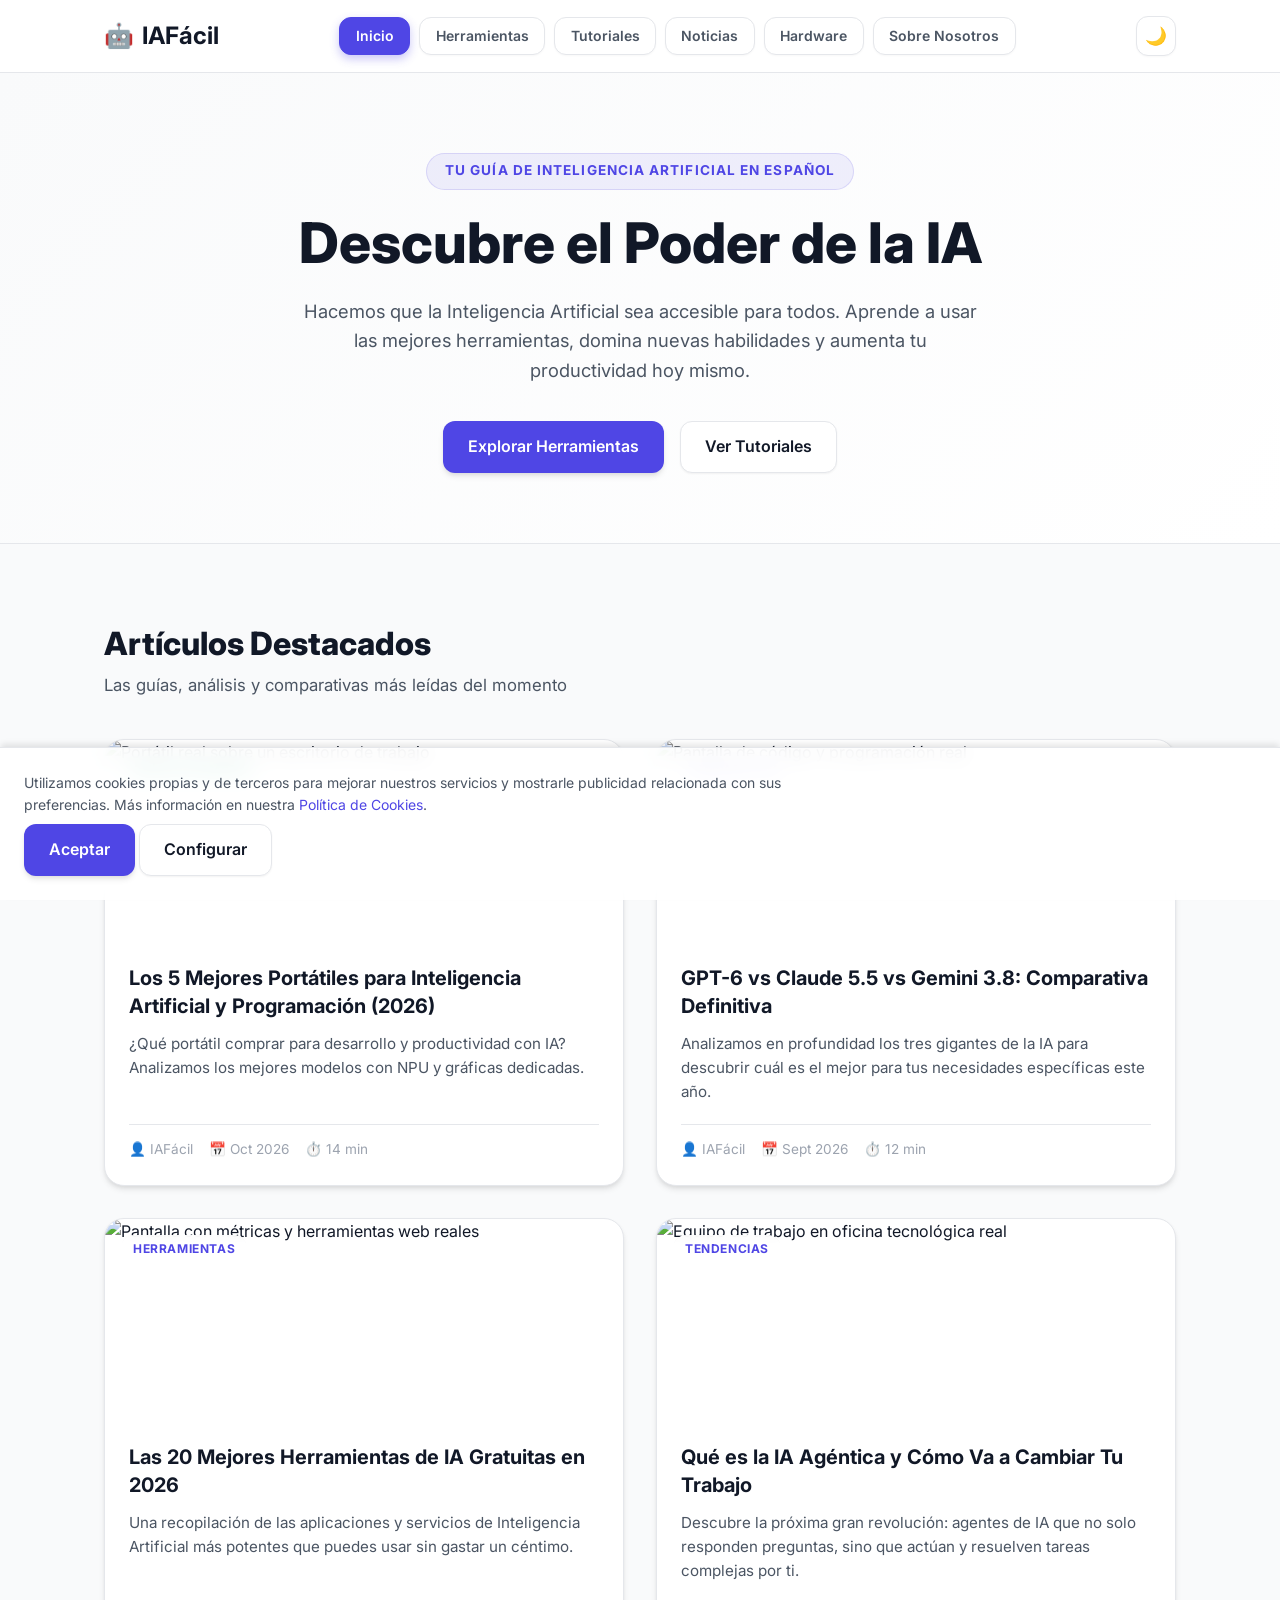
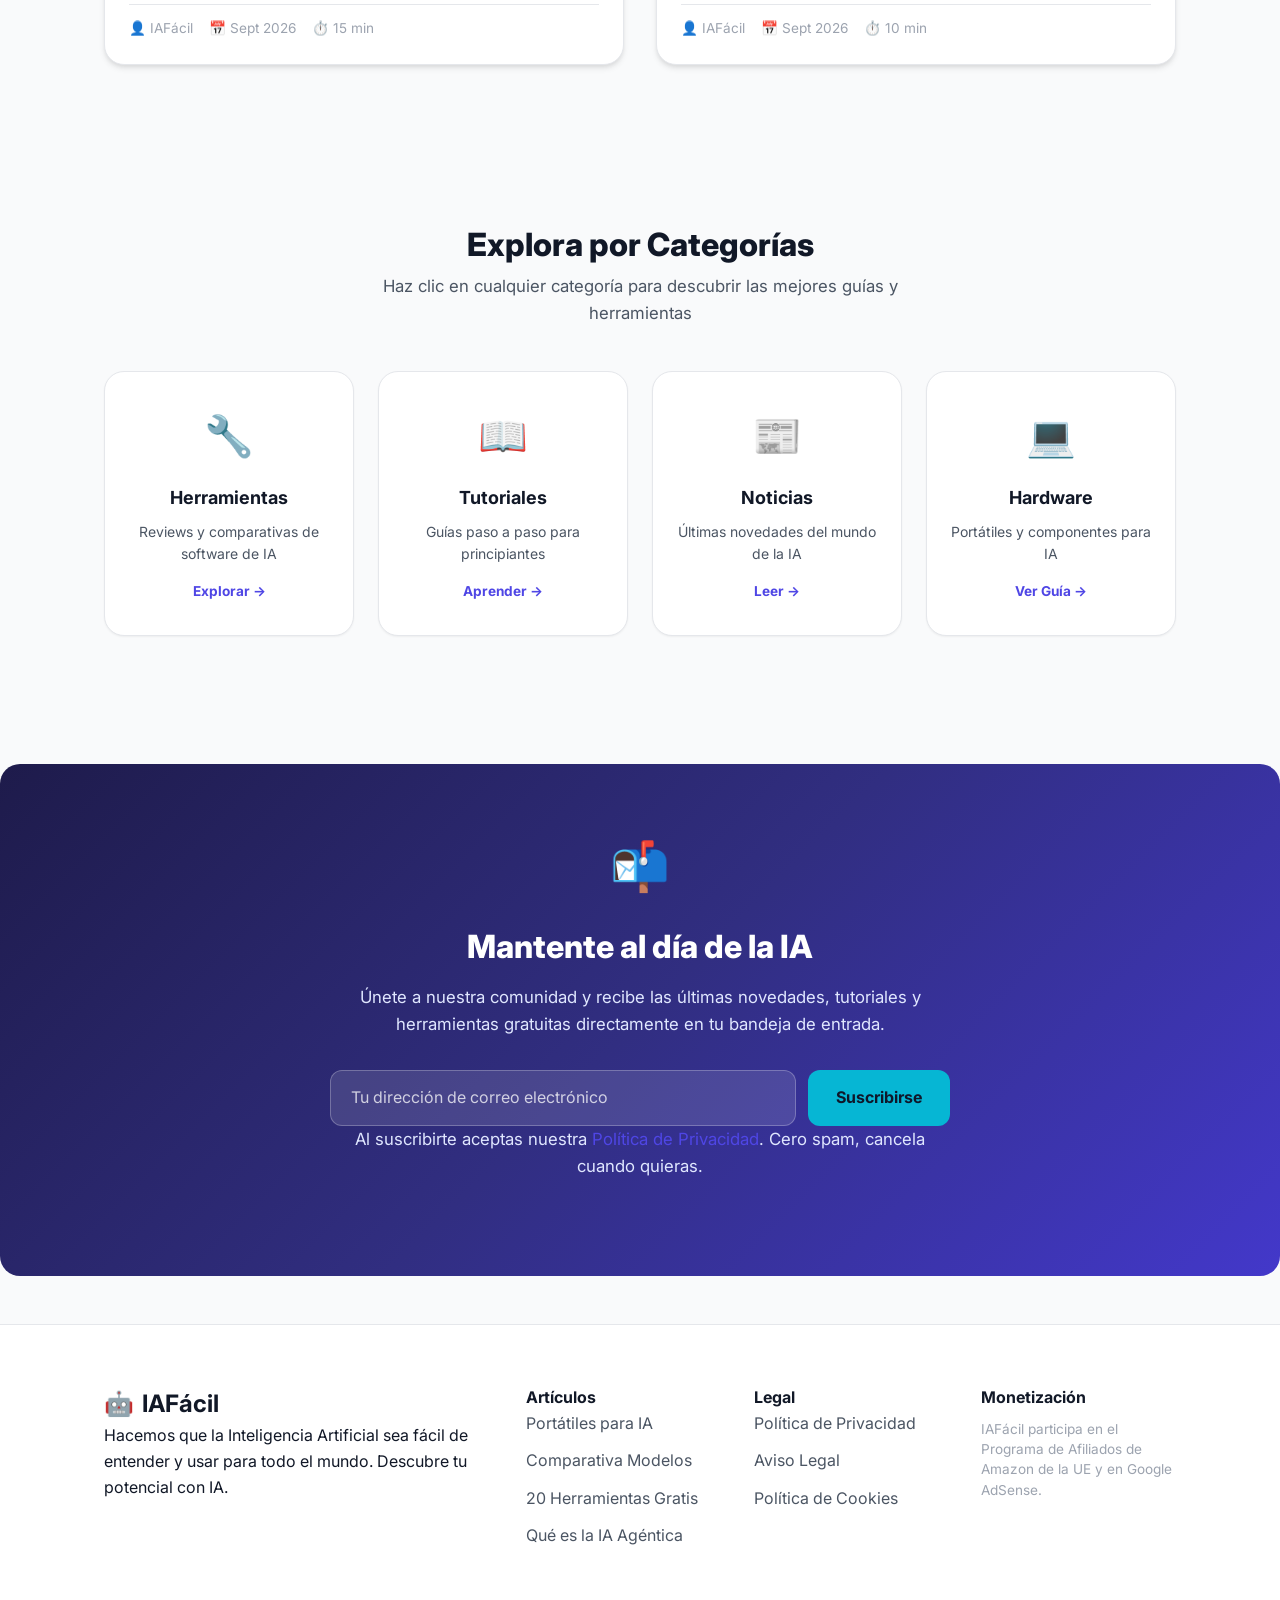
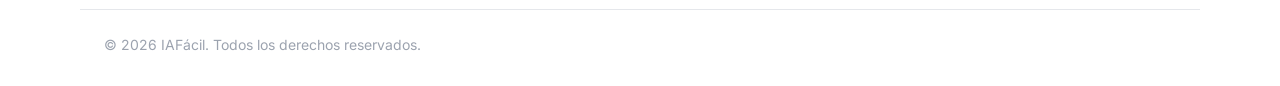
==== commit 4c84bd93: "Alineacion completa: hero, seccion de categorias, sobre nosotros, fotografias reales y navegacion en" ====
--- a/index.html
+++ b/index.html
@@ -72,7 +72,7 @@
           <li><a href="articles/que-es-ia-agentica.html">Tutoriales</a></li>
           <li><a href="articles/gpt6-vs-claude-vs-gemini.html">Noticias</a></li>
           <li><a href="articles/mejores-portatiles-ia-programacion.html">Hardware</a></li>
-          <li><a href="#newsletter">Comunidad</a></li>
+          <li><a href="sobre-nosotros.html">Sobre Nosotros</a></li>
         </ul>
       </nav>
       <div class="header-actions">
@@ -119,7 +119,7 @@
           <article class="article-card">
             <div class="card-image-wrapper">
               <span class="category-badge" style="background: rgba(16, 185, 129, 0.15); color: #059669;">Guía de Compra</span>
-              <img src="https://images.unsplash.com/photo-1496181133206-80ce9b88a853?w=600&h=340&fit=crop" loading="lazy" alt="Portátil sobre un escritorio para programación" class="card-image">
+              <img src="https://images.unsplash.com/photo-1517336714731-489689fd1ca8?w=700&h=400&fit=crop" loading="lazy" alt="Portátil real sobre un escritorio de trabajo" class="card-image">
             </div>
             <div class="card-body">
               <h3 class="card-title"><a href="articles/mejores-portatiles-ia-programacion.html">Los 5 Mejores Portátiles para Inteligencia Artificial y Programación (2026)</a></h3>
@@ -136,7 +136,7 @@
           <article class="article-card">
             <div class="card-image-wrapper">
               <span class="category-badge">Comparativa</span>
-              <img src="https://images.unsplash.com/photo-1677442136019-21780ecad995?w=600&h=340&fit=crop" loading="lazy" alt="Representación de Inteligencia Artificial" class="card-image">
+              <img src="https://images.unsplash.com/photo-1555066931-4365d14bab8c?w=700&h=400&fit=crop" loading="lazy" alt="Pantalla de código y programación real" class="card-image">
             </div>
             <div class="card-body">
               <h3 class="card-title"><a href="articles/gpt6-vs-claude-vs-gemini.html">GPT-6 vs Claude 5.5 vs Gemini 3.8: Comparativa Definitiva</a></h3>
@@ -153,7 +153,7 @@
           <article class="article-card">
             <div class="card-image-wrapper">
               <span class="category-badge">Herramientas</span>
-              <img src="https://images.unsplash.com/photo-1551288049-bebda4e38f71?w=600&h=340&fit=crop" loading="lazy" alt="Dashboard y herramientas digitales" class="card-image">
+              <img src="https://images.unsplash.com/photo-1460925895917-afdab827c52f?w=700&h=400&fit=crop" loading="lazy" alt="Pantalla con métricas y herramientas web reales" class="card-image">
             </div>
             <div class="card-body">
               <h3 class="card-title"><a href="articles/mejores-herramientas-ia-gratis.html">Las 20 Mejores Herramientas de IA Gratuitas en 2026</a></h3>
@@ -170,7 +170,7 @@
           <article class="article-card">
             <div class="card-image-wrapper">
               <span class="category-badge">Tendencias</span>
-              <img src="https://images.unsplash.com/photo-1485827404703-89b55fcc595e?w=600&h=340&fit=crop" loading="lazy" alt="Robot y tecnología agéntica" class="card-image">
+              <img src="https://images.unsplash.com/photo-1531482615713-2afd69097998?w=700&h=400&fit=crop" loading="lazy" alt="Equipo de trabajo en oficina tecnológica real" class="card-image">
             </div>
             <div class="card-body">
               <h3 class="card-title"><a href="articles/que-es-ia-agentica.html">Qué es la IA Agéntica y Cómo Va a Cambiar Tu Trabajo</a></h3>
--- a/css/style.css
+++ b/css/style.css
@@ -370,37 +370,54 @@
    Hero Section
    ========================================================================== */
 
-.hero-section {
+.hero-section, .hero {
   text-align: center;
-  padding: 100px 0;
+  padding: 80px 0 70px;
   background: linear-gradient(135deg, var(--background) 0%, var(--surface) 100%);
   border-bottom: 1px solid var(--border);
-}
-
-.hero-title {
-  font-size: clamp(2.5rem, 5vw, 4rem);
+  position: relative;
+}
+
+.hero-tagline {
+  display: inline-block;
+  font-size: 0.85rem;
+  font-weight: 700;
+  text-transform: uppercase;
+  letter-spacing: 0.08em;
+  color: var(--primary);
+  background: rgba(79, 70, 229, 0.08);
+  padding: 0.4rem 1.1rem;
+  border-radius: var(--radius-full);
+  margin-bottom: 1.25rem;
+  border: 1px solid rgba(79, 70, 229, 0.15);
+}
+
+.hero-title, .hero h1 {
+  font-size: clamp(2.25rem, 4.5vw, 3.5rem);
   font-weight: 800;
   color: var(--text-primary);
-  margin-bottom: 1.5rem;
+  margin-bottom: 1.25rem;
   line-height: 1.2;
 }
 
-.hero-title span {
+.hero-title span, .hero h1 span {
   color: var(--primary);
 }
 
-.hero-subtitle {
-  font-size: 1.25rem;
+.hero-subtitle, .hero p {
+  font-size: 1.15rem;
   color: var(--text-secondary);
-  max-width: 700px;
-  margin: 0 auto 2.5rem;
-}
-
-.hero-cta {
+  max-width: 680px;
+  margin: 0 auto 2.25rem;
+  line-height: 1.6;
+}
+
+.hero-cta, .hero-buttons {
   display: flex;
   gap: 1rem;
   justify-content: center;
   align-items: center;
+  flex-wrap: wrap;
 }
 
 .btn {
@@ -430,15 +447,18 @@
 }
 
 .btn-secondary {
-  background-color: transparent;
-  color: var(--text-primary);
-  border-color: var(--border);
+  background-color: var(--surface);
+  color: var(--text-primary);
+  border: 1.5px solid var(--border);
+  box-shadow: var(--shadow-sm);
 }
 
 .btn-secondary:hover {
   background-color: var(--background);
   border-color: var(--border-hover);
   color: var(--primary);
+  transform: translateY(-2px);
+  box-shadow: var(--shadow-md);
 }
 
 /* ==========================================================================
@@ -452,10 +472,28 @@
   margin-bottom: 2.5rem;
 }
 
+.section-header-center {
+  text-align: center;
+  margin-bottom: 2.75rem;
+}
+
 .section-title {
   font-size: 2rem;
-  font-weight: 700;
-  color: var(--text-primary);
+  font-weight: 800;
+  color: var(--text-primary);
+  line-height: 1.25;
+}
+
+.section-subtitle {
+  color: var(--text-secondary);
+  font-size: 1.05rem;
+  margin-top: 0.5rem;
+}
+
+.section-header-center .section-subtitle {
+  margin-left: auto;
+  margin-right: auto;
+  max-width: 620px;
 }
 
 .section-link {
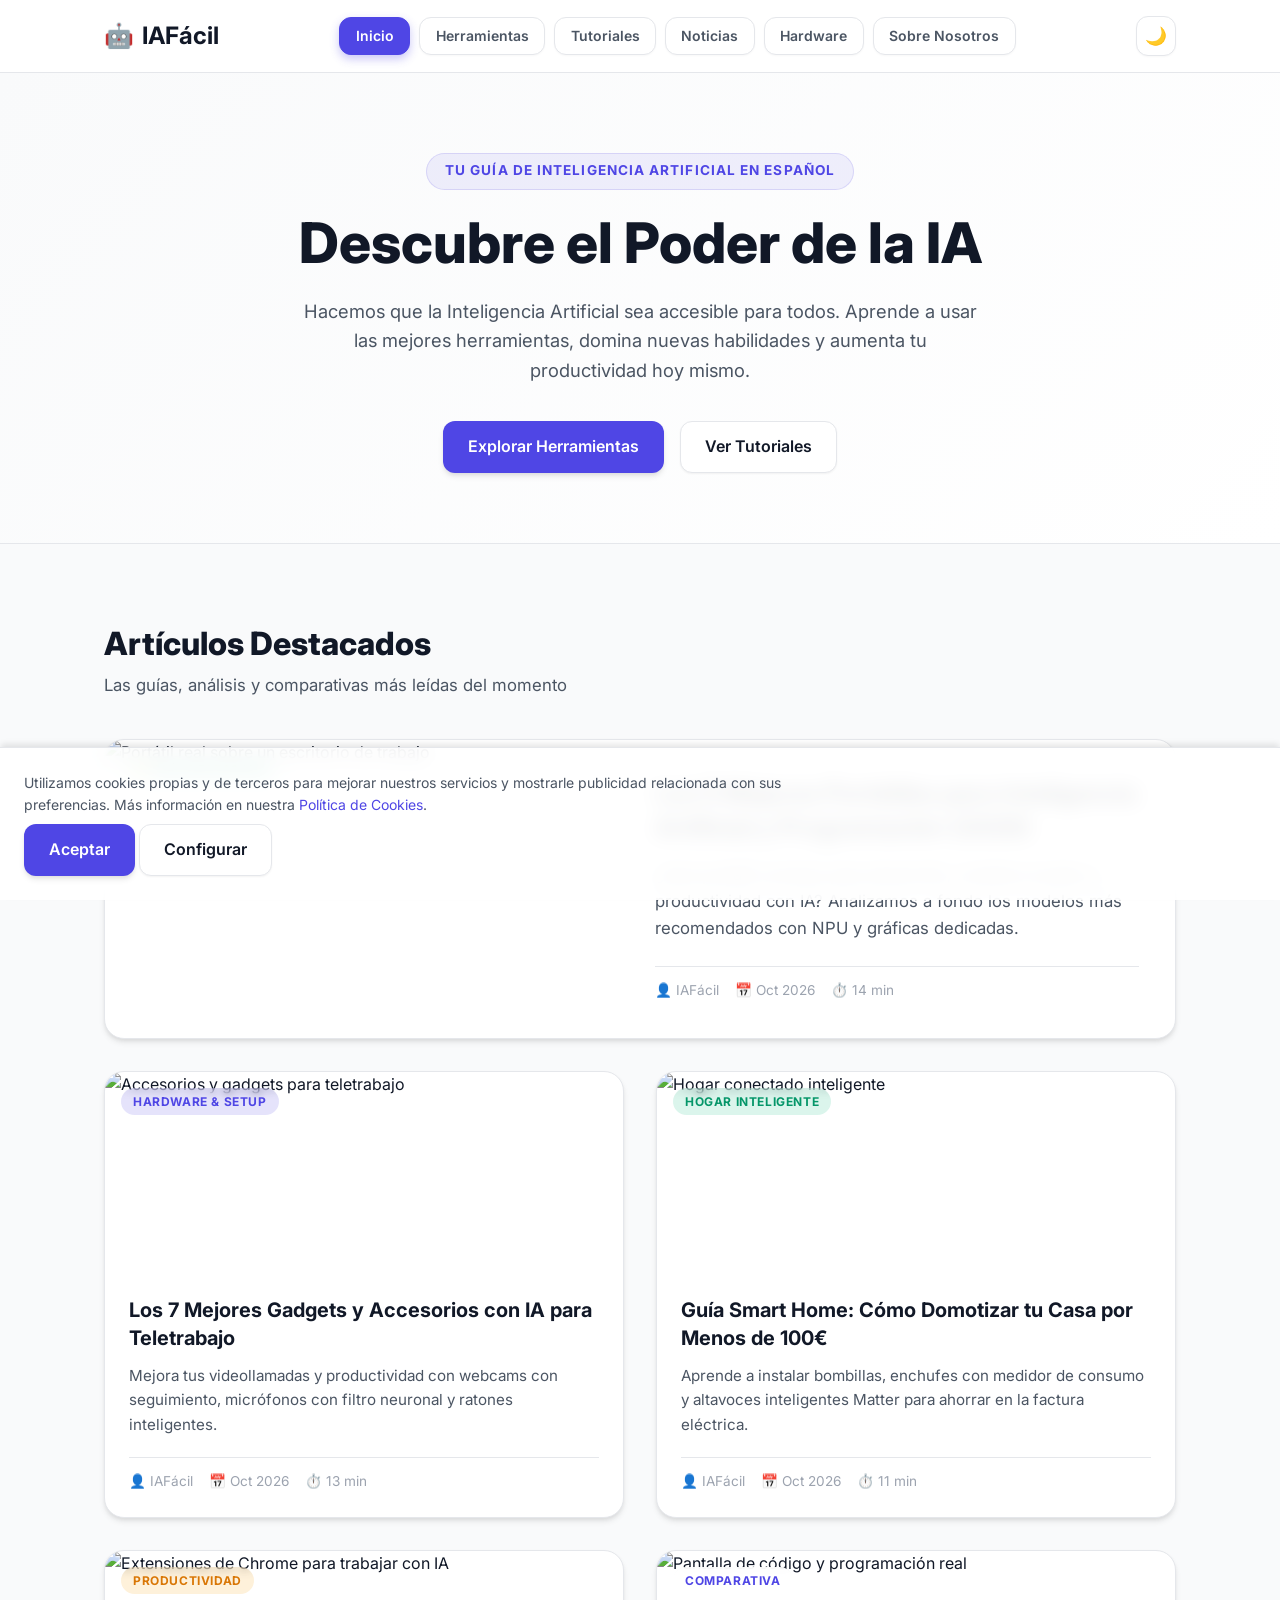
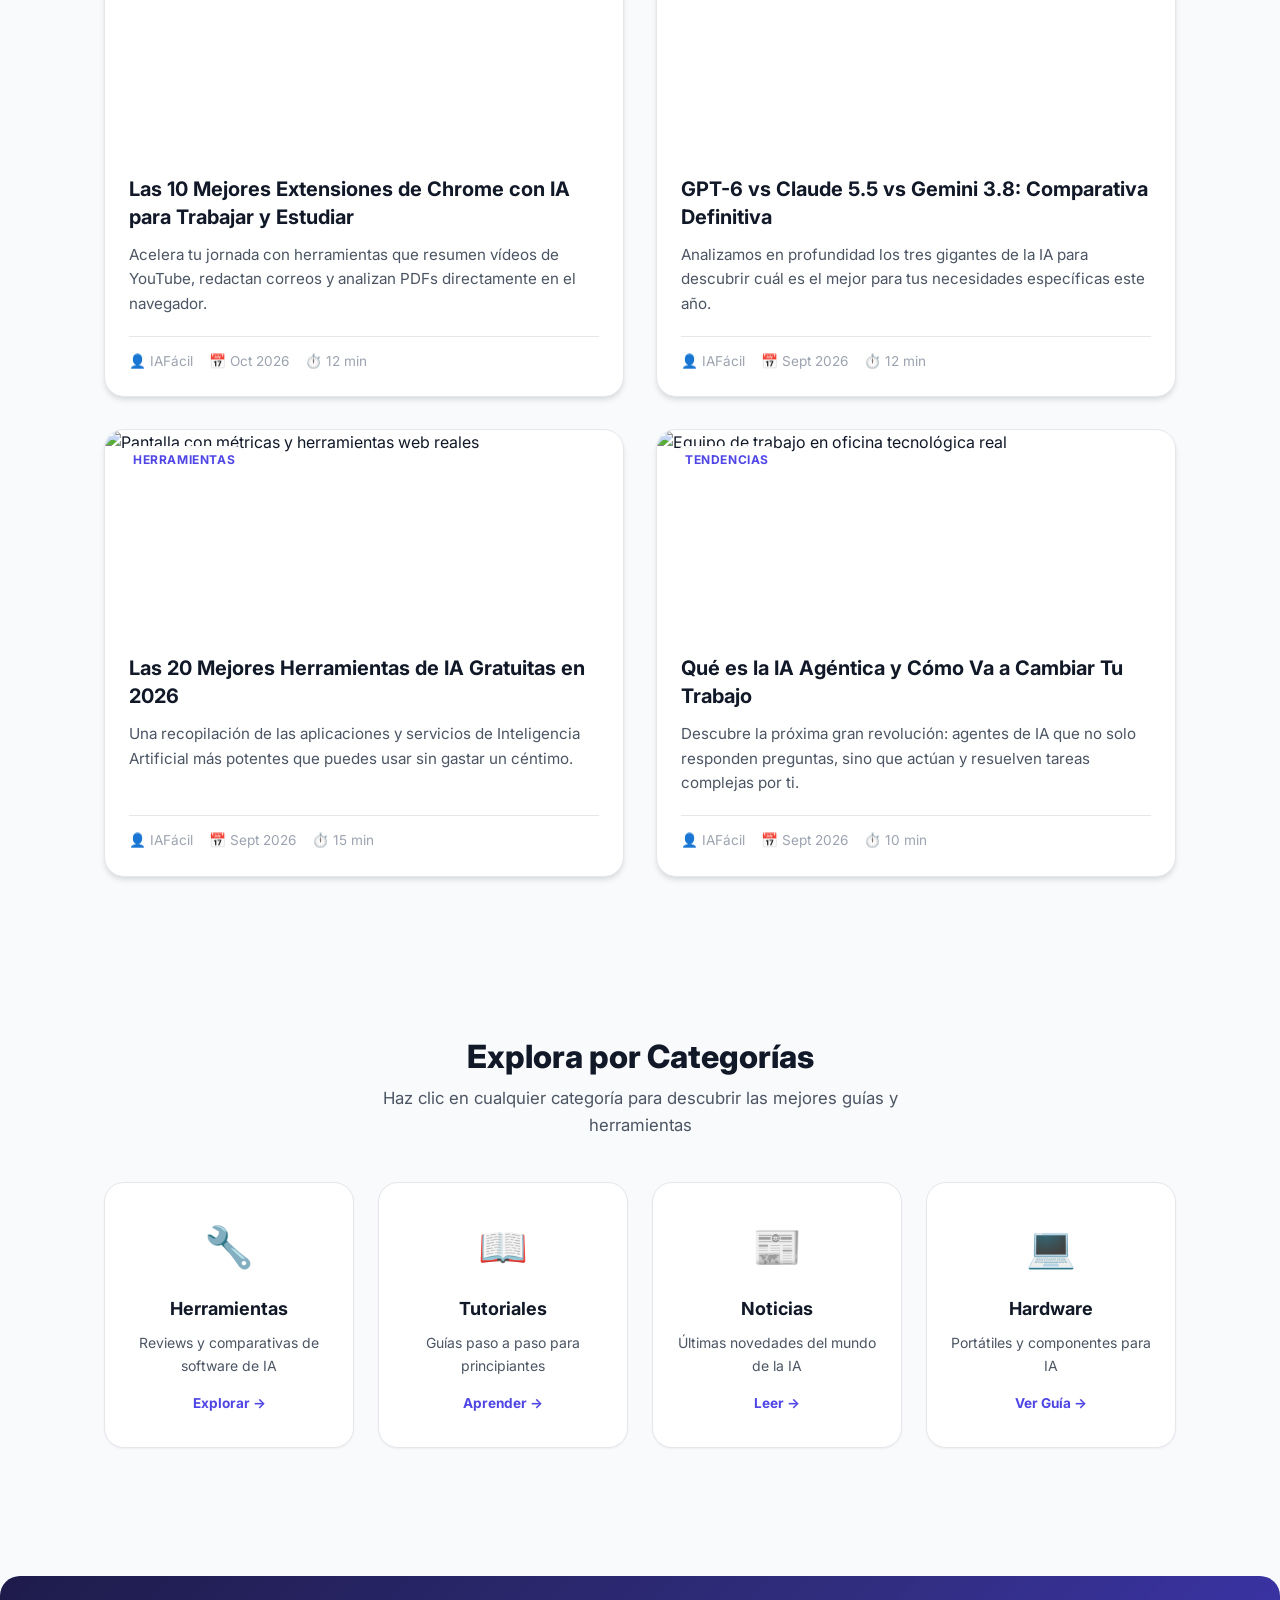
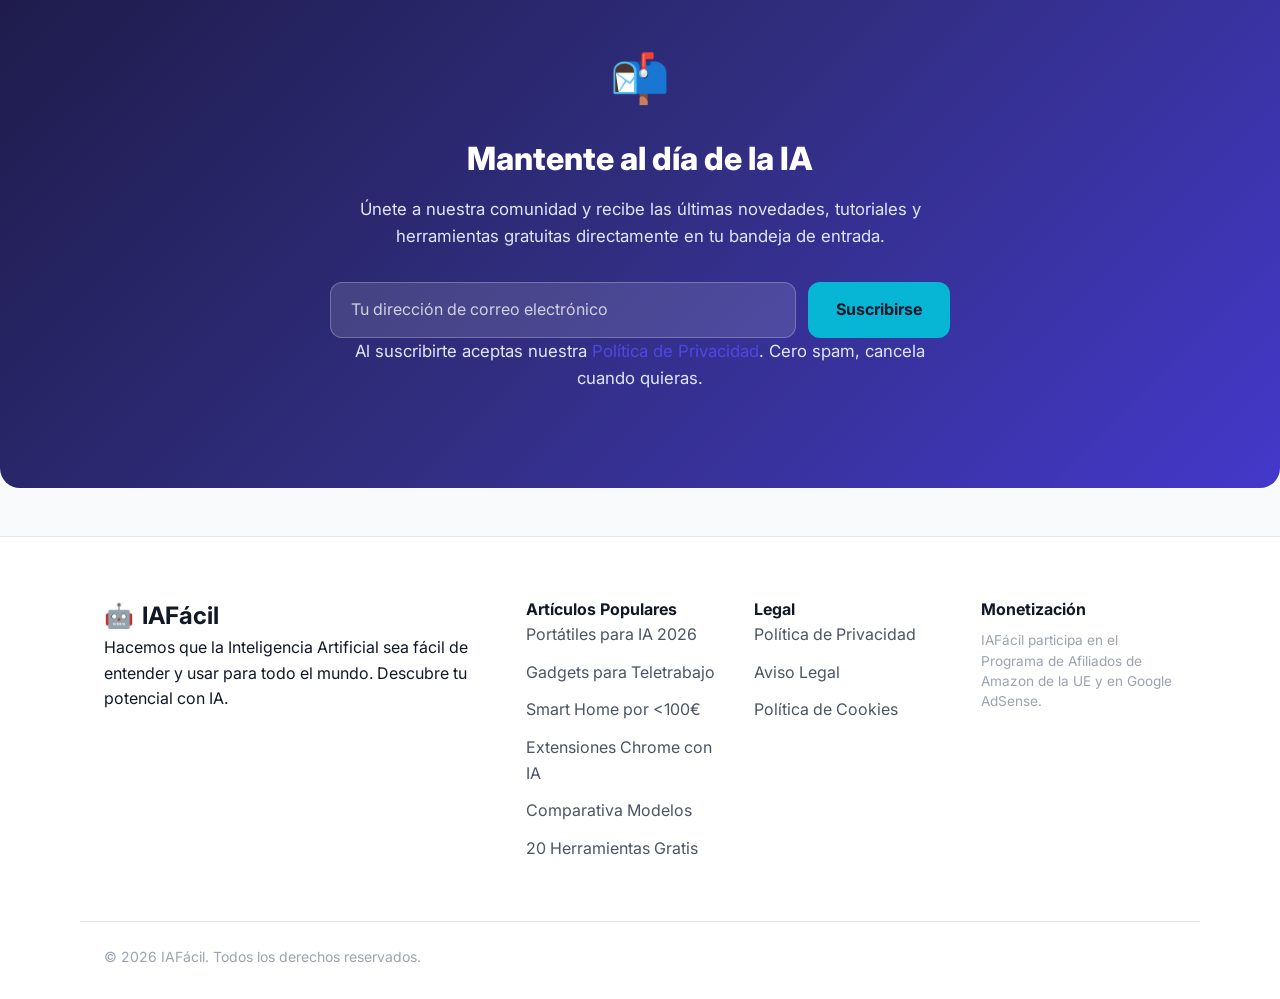
==== commit 64d70238: "Publicar 3 nuevos articulos estrategicos (Smart Home, Gadgets Teletrabajo, Extensiones Chrome) y esc" ====
--- a/index.html
+++ b/index.html
@@ -115,15 +115,15 @@
 
         <div class="articles-grid">
           
-          <!-- Article 1: Portátiles -->
-          <article class="article-card">
-            <div class="card-image-wrapper">
-              <span class="category-badge" style="background: rgba(16, 185, 129, 0.15); color: #059669;">Guía de Compra</span>
-              <img src="https://images.unsplash.com/photo-1517336714731-489689fd1ca8?w=700&h=400&fit=crop" loading="lazy" alt="Portátil real sobre un escritorio de trabajo" class="card-image">
+          <!-- Article 1: Portátiles (Destacado Full Width) -->
+          <article class="article-card featured">
+            <div class="card-image-wrapper">
+              <span class="category-badge" style="background: rgba(16, 185, 129, 0.15); color: #059669;">⭐ Guía Destacada</span>
+              <img src="https://images.unsplash.com/photo-1517336714731-489689fd1ca8?w=900&h=550&fit=crop" loading="lazy" alt="Portátil real sobre un escritorio de trabajo" class="card-image">
             </div>
             <div class="card-body">
               <h3 class="card-title"><a href="articles/mejores-portatiles-ia-programacion.html">Los 5 Mejores Portátiles para Inteligencia Artificial y Programación (2026)</a></h3>
-              <p class="card-excerpt">¿Qué portátil comprar para desarrollo y productividad con IA? Analizamos los mejores modelos con NPU y gráficas dedicadas.</p>
+              <p class="card-excerpt">¿Qué portátil comprar para desarrollo, modelos locales y productividad con IA? Analizamos a fondo los modelos más recomendados con NPU y gráficas dedicadas.</p>
               <div class="card-meta">
                 <span class="card-author">👤 IAFácil</span>
                 <span class="card-date">📅 Oct 2026</span>
@@ -132,7 +132,58 @@
             </div>
           </article>
 
-          <!-- Article 2: Comparativa Modelos -->
+          <!-- Article 2: Gadgets Teletrabajo -->
+          <article class="article-card">
+            <div class="card-image-wrapper">
+              <span class="category-badge" style="background: rgba(79, 70, 229, 0.15); color: var(--primary);">Hardware & Setup</span>
+              <img src="https://images.unsplash.com/photo-1593062096033-9a26b09da705?w=700&h=400&fit=crop" loading="lazy" alt="Accesorios y gadgets para teletrabajo" class="card-image">
+            </div>
+            <div class="card-body">
+              <h3 class="card-title"><a href="articles/mejores-gadgets-ia-teletrabajo.html">Los 7 Mejores Gadgets y Accesorios con IA para Teletrabajo</a></h3>
+              <p class="card-excerpt">Mejora tus videollamadas y productividad con webcams con seguimiento, micrófonos con filtro neuronal y ratones inteligentes.</p>
+              <div class="card-meta">
+                <span class="card-author">👤 IAFácil</span>
+                <span class="card-date">📅 Oct 2026</span>
+                <span class="card-readtime">⏱️ 13 min</span>
+              </div>
+            </div>
+          </article>
+
+          <!-- Article 3: Smart Home -->
+          <article class="article-card">
+            <div class="card-image-wrapper">
+              <span class="category-badge" style="background: rgba(16, 185, 129, 0.15); color: #059669;">Hogar Inteligente</span>
+              <img src="https://images.unsplash.com/photo-1558002038-1055907df827?w=700&h=400&fit=crop" loading="lazy" alt="Hogar conectado inteligente" class="card-image">
+            </div>
+            <div class="card-body">
+              <h3 class="card-title"><a href="articles/guia-domotica-smart-home-barata.html">Guía Smart Home: Cómo Domotizar tu Casa por Menos de 100€</a></h3>
+              <p class="card-excerpt">Aprende a instalar bombillas, enchufes con medidor de consumo y altavoces inteligentes Matter para ahorrar en la factura eléctrica.</p>
+              <div class="card-meta">
+                <span class="card-author">👤 IAFácil</span>
+                <span class="card-date">📅 Oct 2026</span>
+                <span class="card-readtime">⏱️ 11 min</span>
+              </div>
+            </div>
+          </article>
+
+          <!-- Article 4: Extensiones Chrome -->
+          <article class="article-card">
+            <div class="card-image-wrapper">
+              <span class="category-badge" style="background: rgba(245, 158, 11, 0.15); color: #D97706;">Productividad</span>
+              <img src="https://images.unsplash.com/photo-1522071820081-009f0129c71c?w=700&h=400&fit=crop" loading="lazy" alt="Extensiones de Chrome para trabajar con IA" class="card-image">
+            </div>
+            <div class="card-body">
+              <h3 class="card-title"><a href="articles/mejores-extensiones-chrome-ia.html">Las 10 Mejores Extensiones de Chrome con IA para Trabajar y Estudiar</a></h3>
+              <p class="card-excerpt">Acelera tu jornada con herramientas que resumen vídeos de YouTube, redactan correos y analizan PDFs directamente en el navegador.</p>
+              <div class="card-meta">
+                <span class="card-author">👤 IAFácil</span>
+                <span class="card-date">📅 Oct 2026</span>
+                <span class="card-readtime">⏱️ 12 min</span>
+              </div>
+            </div>
+          </article>
+
+          <!-- Article 5: Comparativa Modelos -->
           <article class="article-card">
             <div class="card-image-wrapper">
               <span class="category-badge">Comparativa</span>
@@ -149,7 +200,7 @@
             </div>
           </article>
 
-          <!-- Article 3: 20 Herramientas -->
+          <!-- Article 6: 20 Herramientas -->
           <article class="article-card">
             <div class="card-image-wrapper">
               <span class="category-badge">Herramientas</span>
@@ -166,7 +217,7 @@
             </div>
           </article>
 
-          <!-- Article 4: IA Agéntica -->
+          <!-- Article 7: IA Agéntica -->
           <article class="article-card">
             <div class="card-image-wrapper">
               <span class="category-badge">Tendencias</span>
@@ -258,12 +309,14 @@
         <p>Hacemos que la Inteligencia Artificial sea fácil de entender y usar para todo el mundo. Descubre tu potencial con IA.</p>
       </div>
       <div class="footer-col">
-        <h4>Artículos</h4>
+        <h4>Artículos Populares</h4>
         <ul class="footer-links">
-          <li><a href="articles/mejores-portatiles-ia-programacion.html">Portátiles para IA</a></li>
+          <li><a href="articles/mejores-portatiles-ia-programacion.html">Portátiles para IA 2026</a></li>
+          <li><a href="articles/mejores-gadgets-ia-teletrabajo.html">Gadgets para Teletrabajo</a></li>
+          <li><a href="articles/guia-domotica-smart-home-barata.html">Smart Home por &lt;100€</a></li>
+          <li><a href="articles/mejores-extensiones-chrome-ia.html">Extensiones Chrome con IA</a></li>
           <li><a href="articles/gpt6-vs-claude-vs-gemini.html">Comparativa Modelos</a></li>
           <li><a href="articles/mejores-herramientas-ia-gratis.html">20 Herramientas Gratis</a></li>
-          <li><a href="articles/que-es-ia-agentica.html">Qué es la IA Agéntica</a></li>
         </ul>
       </div>
       <div class="footer-col">
--- a/css/style.css
+++ b/css/style.css
@@ -535,6 +535,40 @@
   box-shadow: var(--shadow-lg);
 }
 
+/* Featured Card (Span 2 columns on desktop) */
+@media (min-width: 900px) {
+  .article-card.featured {
+    grid-column: 1 / -1;
+    display: flex;
+    flex-direction: row;
+  }
+  .article-card.featured .card-image-wrapper {
+    width: 48%;
+    height: auto;
+    min-height: 280px;
+  }
+  .article-card.featured .card-image {
+    height: 100%;
+    border-radius: 18px 0 0 18px;
+  }
+  .article-card.featured .card-body {
+    width: 52%;
+    padding: 2.25rem;
+    display: flex;
+    flex-direction: column;
+    justify-content: center;
+  }
+  .article-card.featured .card-title {
+    font-size: 1.55rem;
+    margin-bottom: 1rem;
+  }
+  .article-card.featured .card-excerpt {
+    font-size: 1.05rem;
+    line-height: 1.6;
+    margin-bottom: 1.5rem;
+  }
+}
+
 /* Article Card Images */
 .card-image-wrapper {
   width: 100%;
